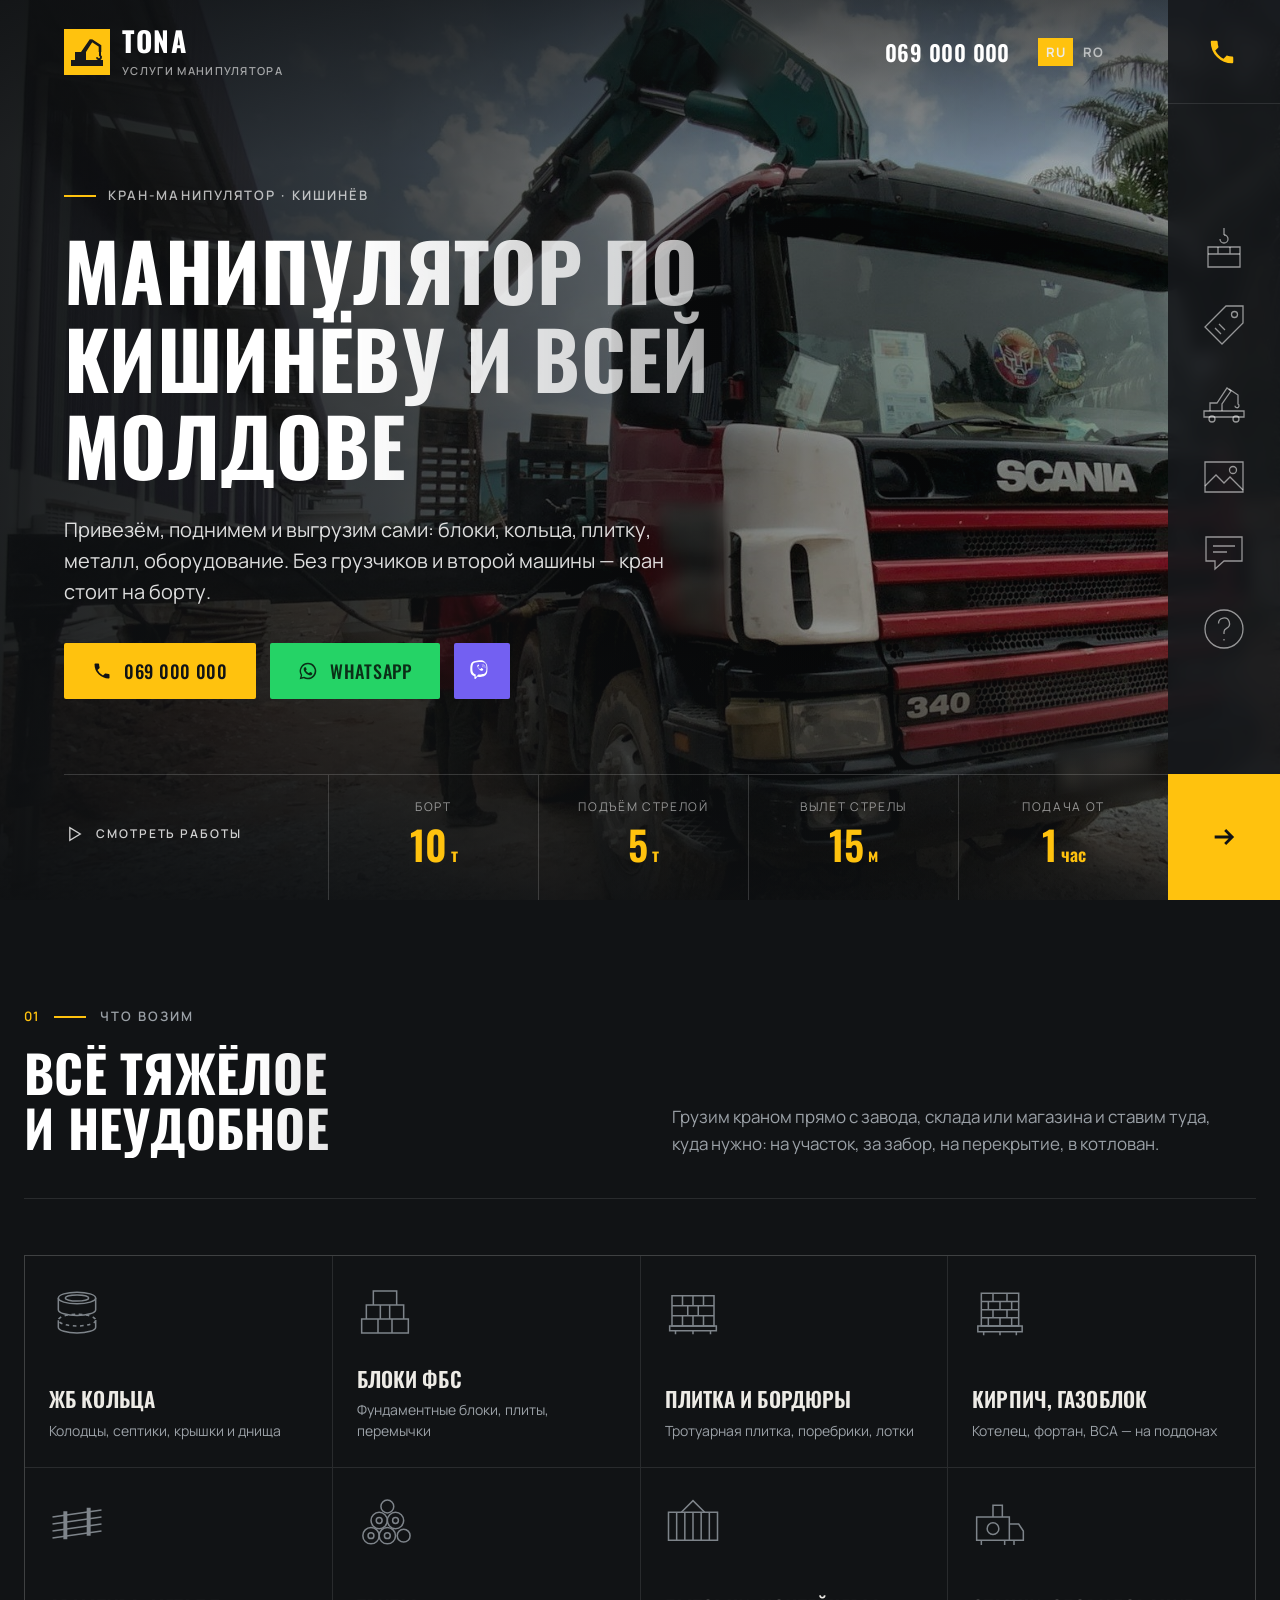
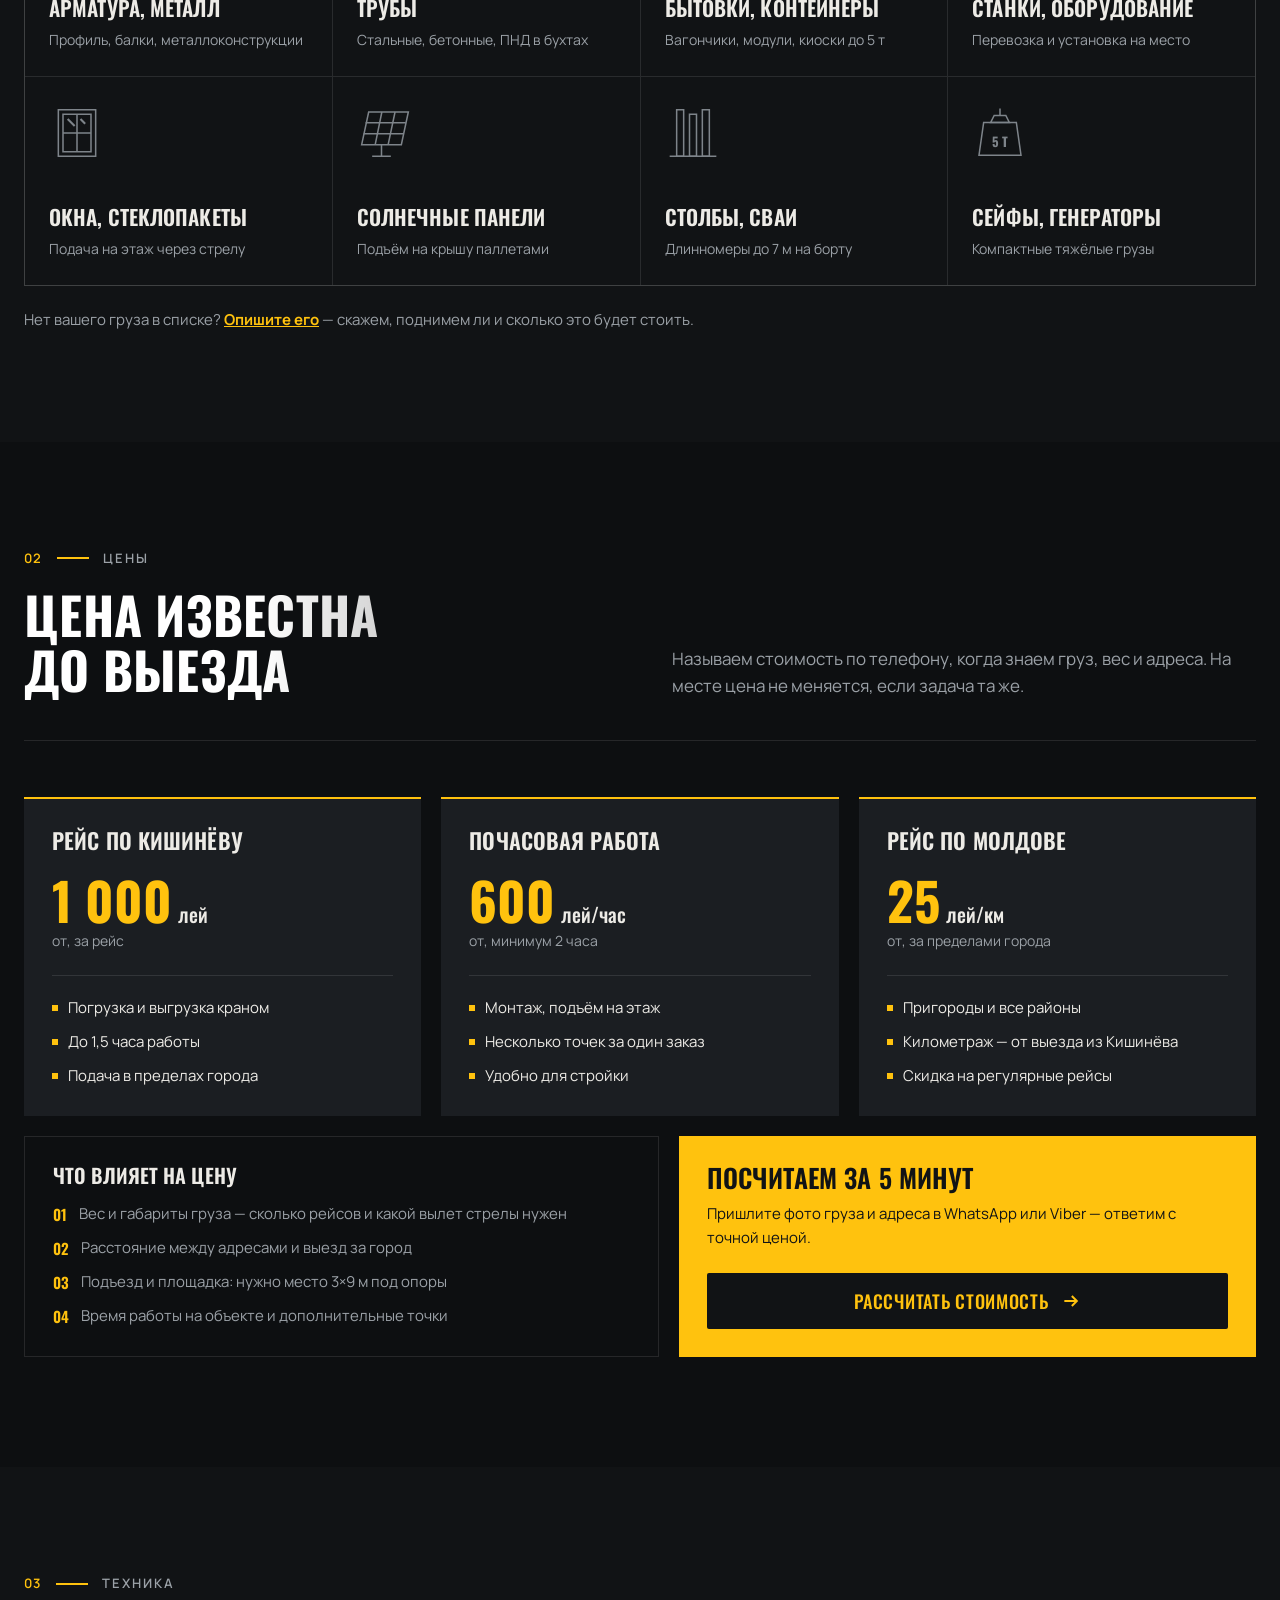
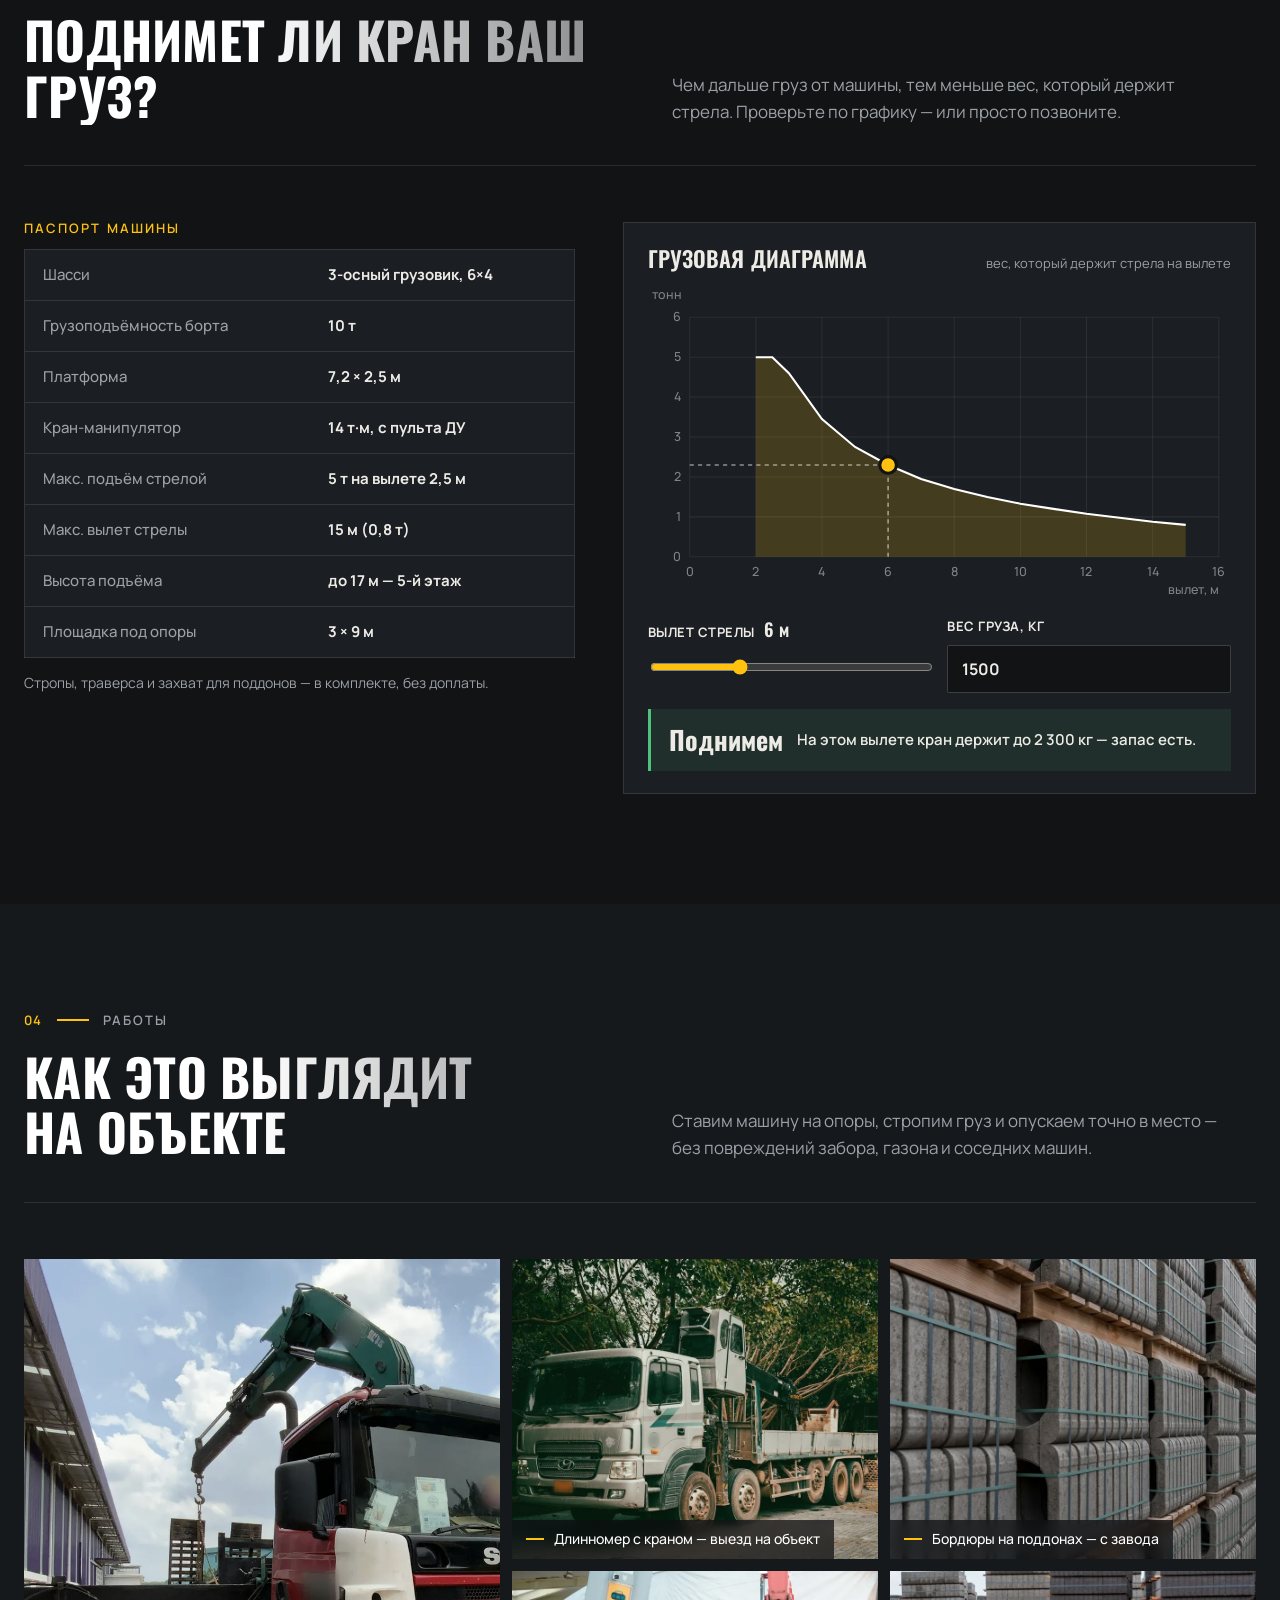
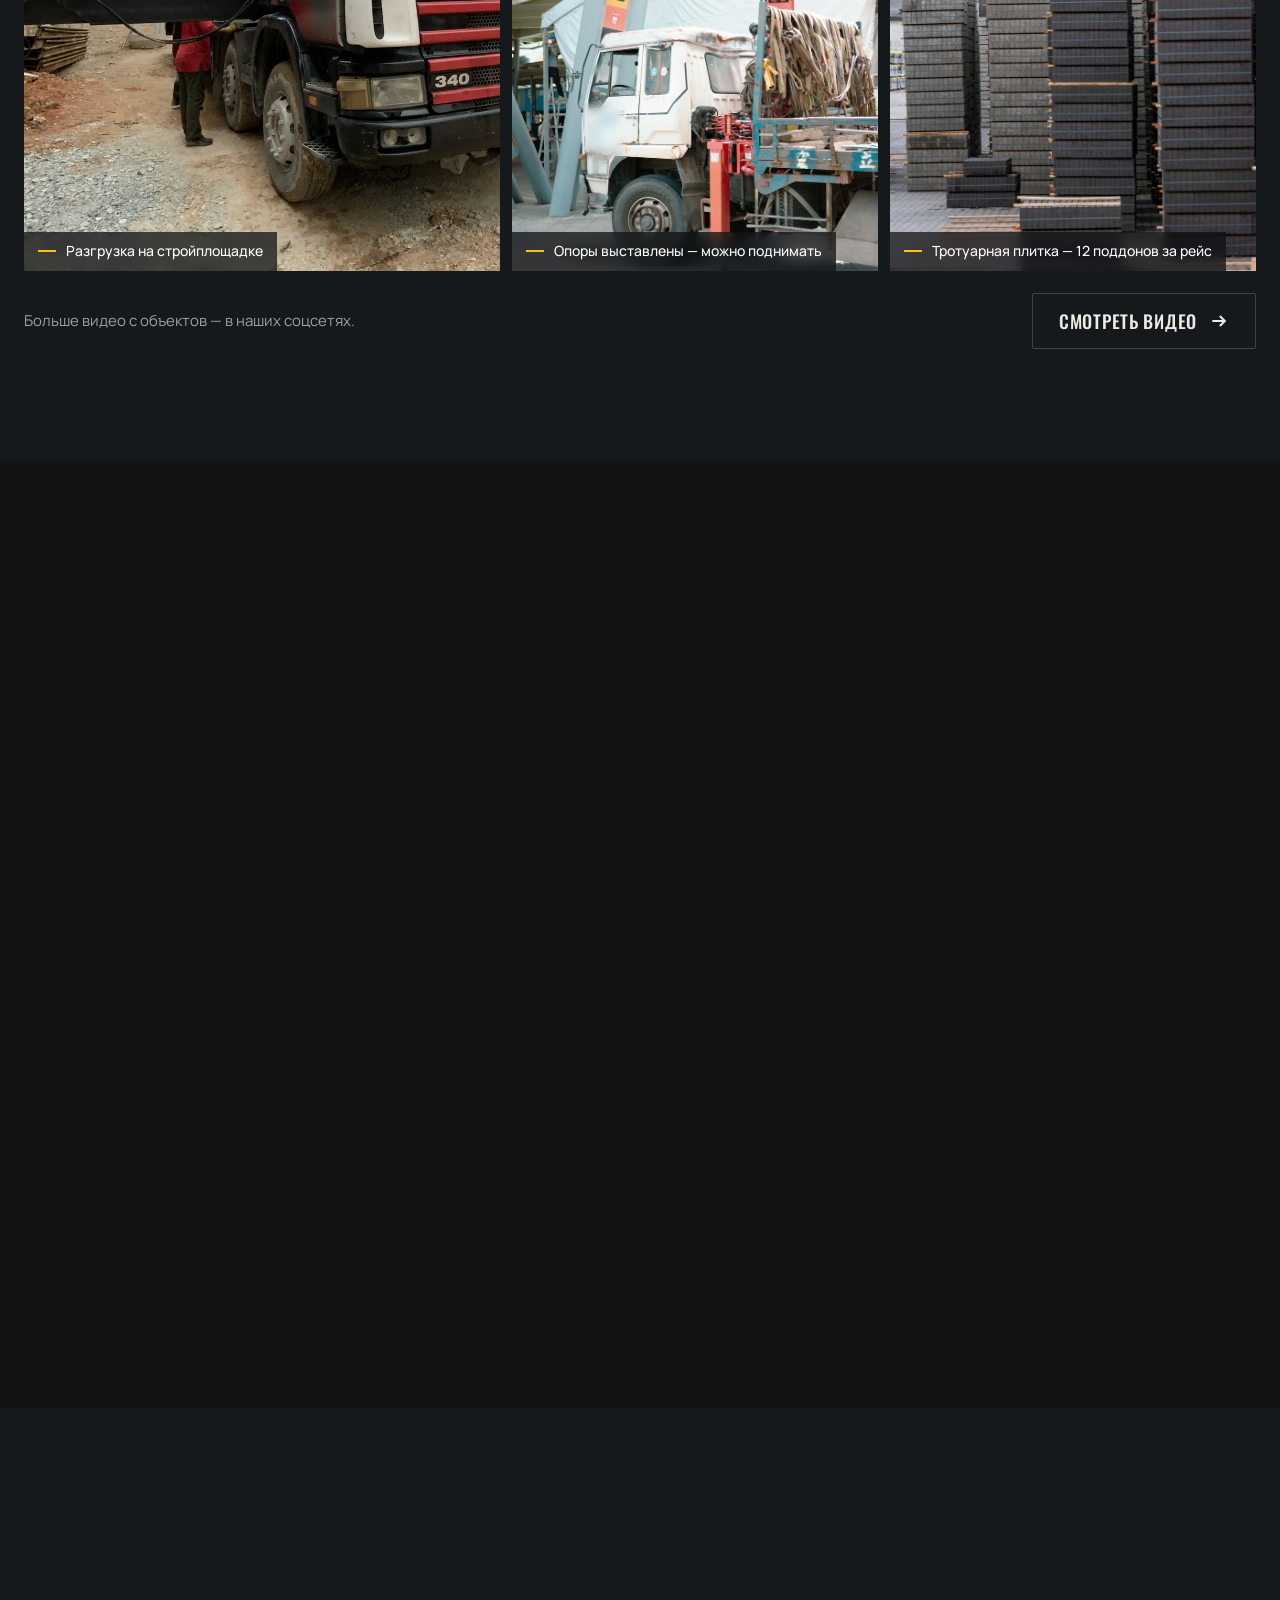
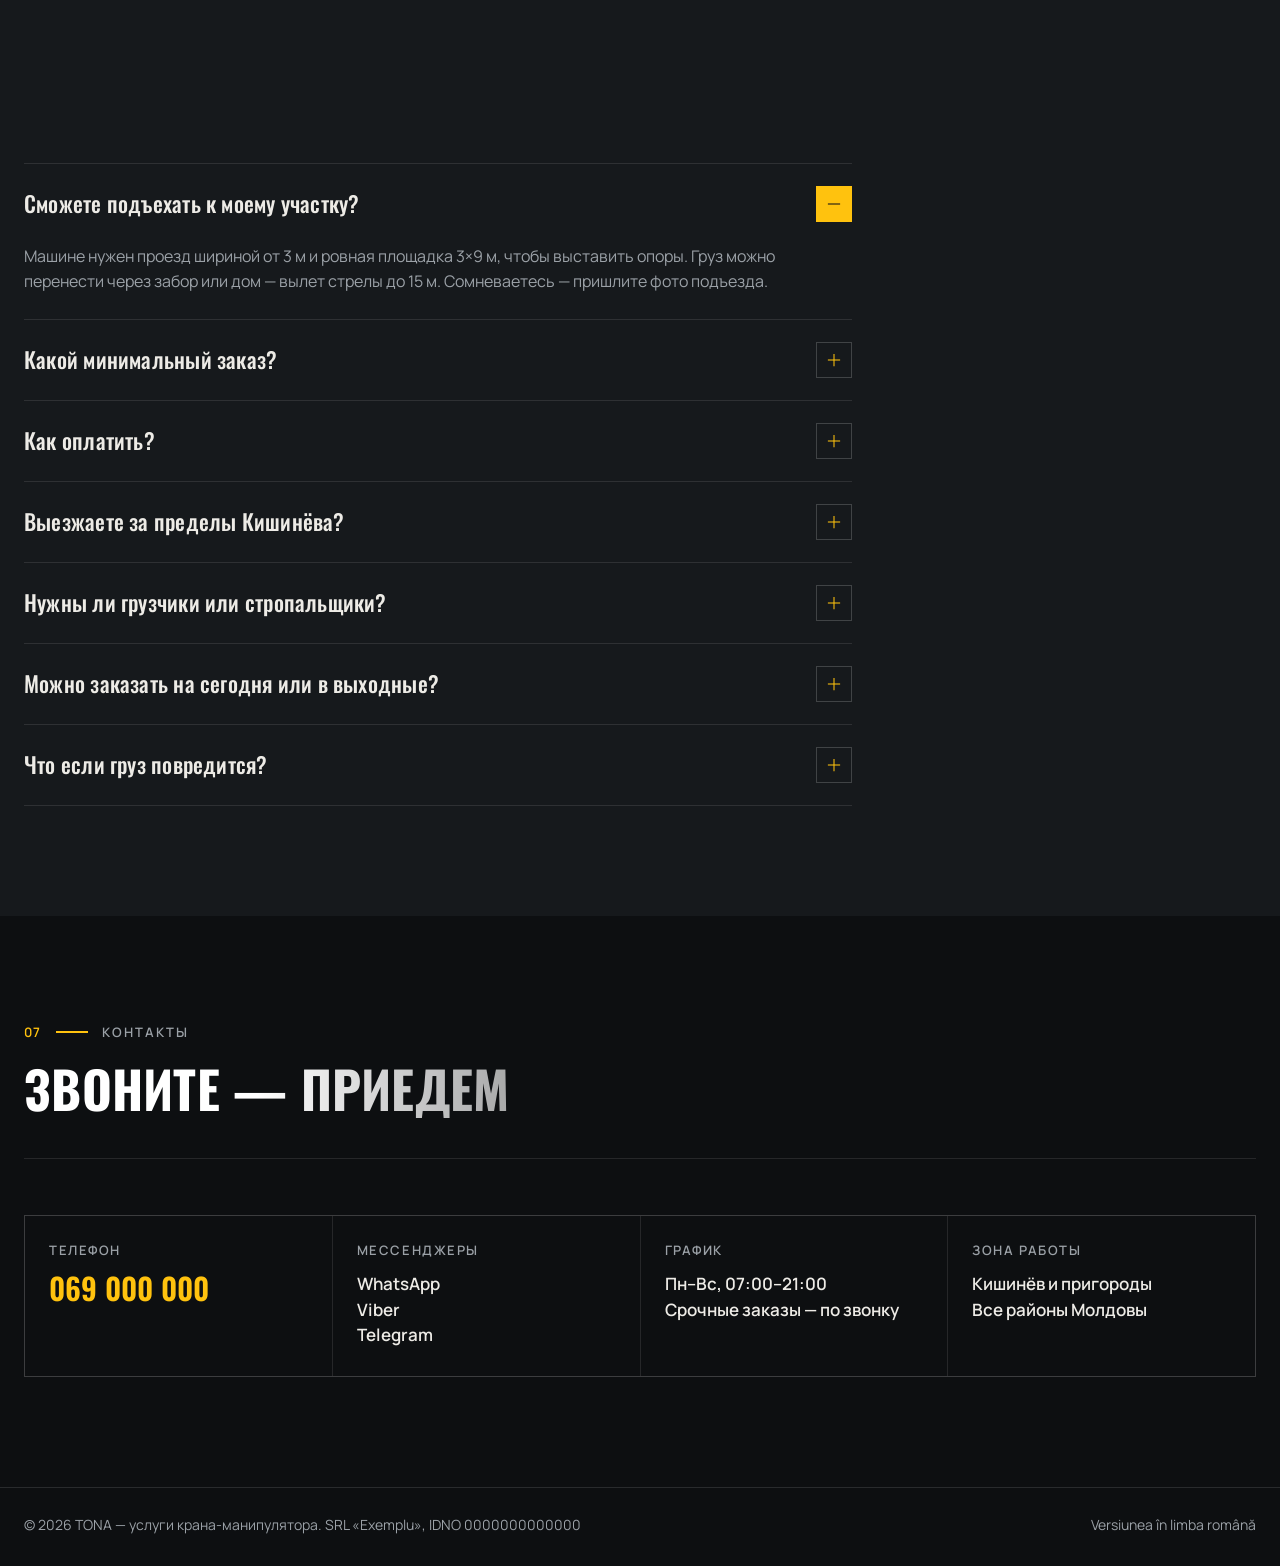
==== index.html @ 89a7872b "Add files via upload" ====
<!doctype html>
<html lang="ru">
<head>
<meta charset="utf-8">
<meta name="viewport" content="width=device-width,initial-scale=1">
<title>Манипулятор в Кишинёве и по Молдове — TONA | 069 000 000</title>
<meta name="description" content="Кран-манипулятор: борт 10 т, стрела 5 т, вылет 15 м. Доставка ЖБ колец, блоков ФБС, плитки, металла и оборудования по Кишинёву и всей Молдове. Цены от 1 000 лей, подача от 1 часа.">
<link rel="canonical" href="https://webonix-md.github.io/manipulator-dark/">
<link rel="alternate" hreflang="ru" href="https://webonix-md.github.io/manipulator-dark/">
<link rel="alternate" hreflang="ro" href="https://webonix-md.github.io/manipulator-dark/ro.html">
<link rel="alternate" hreflang="x-default" href="https://webonix-md.github.io/manipulator-dark/">
<meta property="og:type" content="website">
<meta property="og:title" content="Манипулятор в Кишинёве и по Молдове — TONA">
<meta property="og:description" content="Борт 10 т · стрела 5 т · вылет 15 м. Цены от 1 000 лей. Звоните: 069 000 000">
<meta property="og:url" content="https://webonix-md.github.io/manipulator-dark/">
<meta property="og:image" content="https://webonix-md.github.io/manipulator-dark/img/og/og-square-ru.jpg">
<meta property="og:image:width" content="1200">
<meta property="og:image:height" content="1200">
<meta property="og:locale" content="ru_RU">
<meta name="theme-color" content="#1D2023">
<link rel="icon" href="favicon.svg" type="image/svg+xml">
<link rel="preload" href="fonts/oswald-cyrillic.woff2" as="font" type="font/woff2" crossorigin>
<link rel="preload" href="img/hero.jpg" as="image" media="(min-width:961px)">
<link rel="preload" href="img/hero-m.webp" as="image" media="(max-width:960px)">
<link rel="stylesheet" href="style.css">
<script type="application/ld+json">
{"@context":"https://schema.org","@type":"LocalBusiness","name":"TONA — услуги манипулятора","telephone":"+37369000000","areaServed":"Moldova","address":{"@type":"PostalAddress","addressLocality":"Chișinău","addressCountry":"MD"},"openingHours":"Mo-Su 07:00-21:00","priceRange":"от 1000 MDL"}
</script>
</head>
<body>

<!-- ===== Иконки ===== -->
<svg width="0" height="0" style="position:absolute" aria-hidden="true">
  <symbol id="i-phone" viewBox="0 0 24 24"><path fill="currentColor" d="M6.6 10.8a15.1 15.1 0 0 0 6.6 6.6l2.2-2.2c.3-.3.7-.4 1-.2 1.1.4 2.3.6 3.6.6.6 0 1 .4 1 1V20c0 .6-.4 1-1 1A17 17 0 0 1 3 4c0-.6.4-1 1-1h3.5c.6 0 1 .4 1 1 0 1.3.2 2.5.6 3.6.1.3 0 .7-.2 1l-2.3 2.2z"/></symbol>
  <symbol id="i-wa" viewBox="0 0 24 24"><path fill="currentColor" d="M12 2a10 10 0 0 0-8.6 15.1L2 22l5-1.3A10 10 0 1 0 12 2zm0 18.2c-1.6 0-3.1-.4-4.4-1.2l-.3-.2-3 .8.8-2.9-.2-.3A8.2 8.2 0 1 1 12 20.2zm4.5-6.1c-.2-.1-1.5-.7-1.7-.8-.2-.1-.4-.1-.6.1l-.8 1c-.1.2-.3.2-.5.1-.2-.1-1-.4-2-1.2-.7-.7-1.2-1.5-1.4-1.7-.1-.2 0-.4.1-.5l.4-.4.3-.4v-.5l-.8-1.9c-.2-.5-.4-.4-.6-.4h-.5c-.2 0-.5.1-.7.3-.2.3-.9.9-.9 2.2s.9 2.5 1 2.7c.1.2 1.8 2.8 4.4 3.9 1.6.7 2.3.8 3.1.6.5-.1 1.5-.6 1.7-1.2.2-.6.2-1.1.2-1.2-.1-.1-.3-.2-.5-.3z"/></symbol>
  <symbol id="i-vb" viewBox="0 0 24 24"><path fill="currentColor" d="M11.4 2C9.2 2 4.6 2.4 2.9 4 1.7 5.2 1.3 7 1.2 9.2c-.1 2.2-.2 6.4 3.8 7.6v1.7s0 .7.4.8c.6.2.9-.3 1.4-.9l.9-1c2.7.2 4.8-.3 5.1-.4.5-.2 3.6-.6 4.1-4.6.5-4.2-.2-6.8-1.6-8C14 2.2 12.2 2 11.4 2zm.2 1.6c.7 0 2.2.2 3.2 1 1.1.9 1.6 3.1 1.2 6.6-.4 3.2-2.7 3.4-3.1 3.6-.2.1-2 .5-4.3.4l-2.4 2.5v-2.5c-3.3-.9-3.1-4.4-3.1-6.2.1-1.9.4-3.4 1.4-4.3 1.4-1.2 5.3-1.1 7.1-1.1zm.1 1.9c-.2 0-.2.3 0 .3 1.7 0 3.2 1.1 3.2 3.3 0 .2.3.2.3 0 0-2.4-1.6-3.6-3.5-3.6zm-2.8.6c-.2 0-.4.1-.6.2-.4.3-.8.8-.7 1.2.1.4 1.3 3.2 4 4.3.4.2.8 0 1.1-.4l.4-.5c.2-.3.1-.6-.1-.8l-1-.7c-.3-.2-.6 0-.7.1l-.4.5c-.2.2-.5.2-.5.2-1.6-.4-2-2-2-2s0-.3.2-.5l.5-.4c.2-.1.3-.4.1-.7l-.7-1c-.1-.2-.3-.3-.5-.3zm3.1.3c-.2 0-.2.3 0 .3 1.1.1 1.9.8 1.9 2.1 0 .2.3.2.3 0 0-1.4-.9-2.3-2.2-2.4zm.1 1.1c-.2 0-.2.3 0 .3.5 0 .8.4.8.9 0 .2.3.2.3 0 0-.7-.4-1.2-1.1-1.2z"/></symbol>
  <symbol id="i-arrow" viewBox="0 0 24 24"><path fill="none" stroke="currentColor" stroke-width="2.4" d="M4 12h15M13 6l6 6-6 6"/></symbol>
  <symbol id="i-play" viewBox="0 0 24 24"><path fill="none" stroke="currentColor" stroke-width="1.6" d="M7 4.5v15L19.5 12z"/></symbol>
  <symbol id="i-check" viewBox="0 0 24 24"><path fill="none" stroke="currentColor" stroke-width="3" d="M4 12.5l5 5L20 6.5"/></symbol>

  <!-- Пункты меню в боковой колонке: контурные иконки 48×48 -->
  <symbol id="m-cargo" viewBox="0 0 48 48"><g fill="none" stroke="currentColor"><path d="M24 3v7"/><path d="M24 10a4 4 0 1 1-4 4"/><path d="M8 22h32v20H8z"/><path d="M8 29h32M18 22v7M30 22v7"/></g></symbol>
  <symbol id="m-price" viewBox="0 0 48 48"><g fill="none" stroke="currentColor"><path d="M26 5h17v17L22 43 5 26z"/><circle cx="34.5" cy="13.5" r="3"/><path d="M15 27l6 6M19 23l6 6"/></g></symbol>
  <symbol id="m-tech" viewBox="0 0 48 48"><g fill="none" stroke="currentColor"><path d="M4 34h40v6H4z"/><circle cx="12" cy="42" r="3"/><circle cx="36" cy="42" r="3"/><path d="M10 34V26h7l10-15 4 3-9 13v7"/><path d="M29 12l9 6v6"/><path d="M38 24v3a2 2 0 1 1-3 1.7"/></g></symbol>
  <symbol id="m-works" viewBox="0 0 48 48"><g fill="none" stroke="currentColor"><path d="M5 9h38v30H5z"/><path d="M5 33l11-11 8 8 6-6 13 13"/><circle cx="33" cy="17" r="3.5"/></g></symbol>
  <symbol id="m-order" viewBox="0 0 48 48"><g fill="none" stroke="currentColor"><path d="M6 8h36v24H24l-9 8v-8H6z"/><path d="M13 17h22M13 23h14"/></g></symbol>
  <symbol id="m-faq" viewBox="0 0 48 48"><g fill="none" stroke="currentColor"><circle cx="24" cy="24" r="19"/><path d="M18.5 18.5a5.5 5.5 0 1 1 8 4.9c-1.6.8-2.5 2-2.5 3.6V29"/><path d="M24 34v1.5"/></g></symbol>
  <!-- Грузы: контурные иконки 48×48 -->
  <symbol id="c-rings" viewBox="0 0 48 48"><g fill="none" stroke="currentColor"><ellipse cx="24" cy="12" rx="16" ry="5"/><ellipse cx="24" cy="12" rx="10" ry="2.6"/><path d="M8 12v10c0 2.8 7.2 5 16 5s16-2.2 16-5V12"/><ellipse cx="24" cy="31" rx="16" ry="5" stroke-dasharray="3 3"/><path d="M8 31v6c0 2.8 7.2 5 16 5s16-2.2 16-5v-6"/></g></symbol>
  <symbol id="c-blocks" viewBox="0 0 48 48"><g fill="none" stroke="currentColor"><path d="M4 30h40v12H4zM8 18h32v12H8zM14 6h20v12H14z"/><path d="M18 30v12M30 30v12M20 18v12M28 18v12"/></g></symbol>
  <symbol id="c-paving" viewBox="0 0 48 48"><g fill="none" stroke="currentColor"><path d="M6 10h36v26H6z"/><path d="M6 18.7h36M6 27.3h36M15 10v8.7M24 10v8.7M33 10v8.7M19.5 18.7v8.6M28.5 18.7v8.6M15 27.3V36M24 27.3V36M33 27.3V36"/><path d="M4 36h40v4H4zM9 40v3M24 40v3M39 40v3"/></g></symbol>
  <symbol id="c-bricks" viewBox="0 0 48 48"><g fill="none" stroke="currentColor"><path d="M8 8h32v28H8z"/><path d="M8 15h32M8 22h32M8 29h32M18 8v7M30 8v7M14 15v7M24 15v7M34 15v7M18 22v7M30 22v7M14 29v7M24 29v7M34 29v7"/><path d="M5 36h38v5H5zM10 41v3M24 41v3M38 41v3"/></g></symbol>
  <symbol id="c-rebar" viewBox="0 0 48 48"><g fill="none" stroke="currentColor"><path d="M3 18l42-6M3 24l42-6M3 30l42-6M3 36l42-6"/><path d="M14 13v24M34 10v24" stroke-width="3.4"/></g></symbol>
  <symbol id="c-pipes" viewBox="0 0 48 48"><g fill="none" stroke="currentColor"><circle cx="12" cy="34" r="7"/><circle cx="26" cy="34" r="7"/><circle cx="40" cy="34" r="5.5"/><circle cx="19" cy="21" r="7"/><circle cx="33" cy="21" r="7"/><circle cx="26" cy="9" r="5.5"/><circle cx="12" cy="34" r="2.5"/><circle cx="26" cy="34" r="2.5"/><circle cx="19" cy="21" r="2.5"/><circle cx="33" cy="21" r="2.5"/></g></symbol>
  <symbol id="c-container" viewBox="0 0 48 48"><g fill="none" stroke="currentColor"><path d="M3 14h42v24H3z"/><path d="M10 14v24M17 14v24M24 14v24M31 14v24M38 14v24"/><path d="M14 14 24 4l10 10"/></g></symbol>
  <symbol id="c-machine" viewBox="0 0 48 48"><g fill="none" stroke="currentColor"><path d="M4 18h28v20H4zM32 24h8l4 6v8H32z"/><circle cx="18" cy="28" r="5"/><path d="M8 38v4M28 38v4M36 38v4M18 18V8h8v10"/></g></symbol>
  <symbol id="c-window" viewBox="0 0 48 48"><g fill="none" stroke="currentColor"><path d="M8 4h32v40H8z"/><path d="M12 8h24v32H12zM24 8v32M12 24h24"/><path d="M16 12l6 6M27 12l4 4" stroke-width="1.8"/></g></symbol>
  <symbol id="c-solar" viewBox="0 0 48 48"><g fill="none" stroke="currentColor"><path d="M10 6h34L38 34H4z"/><path d="M7.4 15.3h34.4M5.7 24.7h34.6M21.3 6 15.6 34M32.6 6l-5.9 28"/><path d="M21 34v10M13 44h16"/></g></symbol>
  <symbol id="c-poles" viewBox="0 0 48 48"><g fill="none" stroke="currentColor"><path d="M10 4h6v40h-6zM21 8h6v36h-6zM32 4h6v40h-6z"/><path d="M4 44h40"/></g></symbol>
  <symbol id="c-heavy" viewBox="0 0 48 48"><g fill="none" stroke="currentColor"><path d="M24 3v6"/><path d="M19 9h10l3 6H16z"/><path d="M10 15h28l4 28H6z"/><text x="24" y="36" text-anchor="middle" font-family="Oswald,Arial" font-weight="700" font-size="11" fill="currentColor" stroke="none">5 T</text></g></symbol>
</svg>

<!-- ===== Первый экран: фото на весь экран + боковая колонка-меню ===== -->
<main id="top">

<section class="hero">
  <div class="hero__bg">
    <picture>
      <source media="(max-width:960px)" srcset="img/hero-m.webp">
      <img src="img/hero.jpg" width="1568" height="1212" alt="Грузовик с краном-манипулятором на строительной площадке" fetchpriority="high">
    </picture>
  </div>

  <div class="hero__main">
    <header class="head" id="head">
      <a class="logo" href="#top" aria-label="TONA — на главную">
        <svg class="logo__mark" viewBox="0 0 46 46" aria-hidden="true"><rect width="46" height="46" fill="#FFC20E"/><path d="M7 37h32v-6H7z" fill="#17191B"/><path d="M11 31V23h6l9-13 3 2-7 11v8z" fill="#17191B"/><path d="M27 11l9 6v6" fill="none" stroke="#17191B" stroke-width="2.6"/><path d="M36 23v3.5a2 2 0 1 1-3 1.7" fill="none" stroke="#17191B" stroke-width="2"/></svg>
        <span><span class="logo__name">TONA</span><span class="logo__sub">услуги манипулятора</span></span>
      </a>
      <nav class="nav" id="nav" aria-label="Разделы">
          <a href="#cargo">Что возим</a>
          <a href="#prices">Цены</a>
          <a href="#tech">Техника</a>
          <a href="#works">Работы</a>
          <a href="#order">Заказ</a>
          <a href="#faq">Вопросы</a>
      </nav>
      <a class="head__phone" href="tel:+37369000000">069 000 000</a>
      <nav class="lang" aria-label="Язык">
        <a href="index.html" aria-current="page" hreflang="ru">RU</a>
        <a href="ro.html" hreflang="ro" lang="ro">RO</a>
      </nav>
      <button class="burger" id="burger" aria-label="Меню" aria-expanded="false" aria-controls="nav"><span></span><span></span><span></span></button>
    </header>

    <div class="hero__text">
      <span class="eyebrow">Кран-манипулятор · Кишинёв</span>
      <h1>Манипулятор по Кишинёву и&nbsp;всей Молдове</h1>
      <p class="hero__lead">Привезём, поднимем и выгрузим сами: блоки, кольца, плитку, металл, оборудование. Без грузчиков и второй машины — кран стоит на борту.</p>
      <div class="hero__cta">
        <a class="btn btn--y" href="tel:+37369000000"><svg><use href="#i-phone"/></svg>069 000 000</a>
        <a class="btn btn--wa" href="https://wa.me/37369000000?text=%D0%97%D0%B4%D1%80%D0%B0%D0%B2%D1%81%D1%82%D0%B2%D1%83%D0%B9%D1%82%D0%B5!%20%D0%9D%D1%83%D0%B6%D0%B5%D0%BD%20%D0%BC%D0%B0%D0%BD%D0%B8%D0%BF%D1%83%D0%BB%D1%8F%D1%82%D0%BE%D1%80" target="_blank" rel="noopener"><svg><use href="#i-wa"/></svg>WhatsApp</a>
        <a class="btn btn--vb btn--sq" href="viber://chat?number=%2B37369000000" aria-label="Написать в Viber"><svg><use href="#i-vb"/></svg></a>
      </div>
    </div>

    <div class="hero__foot">
      <dl class="hero__specs">
        <div><dt>борт</dt><dd>10<small>т</small></dd></div>
        <div><dt>подъём стрелой</dt><dd>5<small>т</small></dd></div>
        <div><dt>вылет стрелы</dt><dd>15<small>м</small></dd></div>
        <div><dt>подача от</dt><dd>1<small>час</small></dd></div>
      </dl>
      <a class="hero__more" href="#works"><svg><use href="#i-play"/></svg>Смотреть работы</a>
    </div>
  </div>

  <aside class="side" aria-label="Меню">
    <a class="side__top" href="tel:+37369000000"><svg><use href="#i-phone"/></svg><span>069 000 000<small>ежедневно 07:00–21:00</small></span></a>
    <ul class="side__list">
      <li><a href="#cargo"><svg><use href="#m-cargo"/></svg><span>Что возим</span></a></li>
      <li><a href="#prices"><svg><use href="#m-price"/></svg><span>Цены</span></a></li>
      <li><a href="#tech"><svg><use href="#m-tech"/></svg><span>Техника</span></a></li>
      <li><a href="#works"><svg><use href="#m-works"/></svg><span>Работы</span></a></li>
      <li><a href="#order"><svg><use href="#m-order"/></svg><span>Заказ</span></a></li>
      <li><a href="#faq"><svg><use href="#m-faq"/></svg><span>Вопросы</span></a></li>
    </ul>
    <a class="side__cta" href="#prices"><span>Узнать цену</span><svg><use href="#i-arrow"/></svg></a>
  </aside>
</section>

<!-- ===== 01 Что возим ===== -->
<section class="sec" id="cargo">
  <div class="wrap">
    <div class="sec__head rv">
      <div>
        <div class="sec__num"><b>01</b>Что возим</div>
        <h2>Всё тяжёлое и&nbsp;неудобное</h2>
      </div>
      <p class="sec__lead">Грузим краном прямо с завода, склада или магазина и ставим туда, куда нужно: на участок, за забор, на перекрытие, в котлован.</p>
    </div>
    <ul class="cargo cargo-ul rv">
      <li><svg><use href="#c-rings"/></svg><h3>ЖБ кольца</h3><p>Колодцы, септики, крышки и днища</p></li>
      <li><svg><use href="#c-blocks"/></svg><h3>Блоки ФБС</h3><p>Фундаментные блоки, плиты, перемычки</p></li>
      <li><svg><use href="#c-paving"/></svg><h3>Плитка и бордюры</h3><p>Тротуарная плитка, поребрики, лотки</p></li>
      <li><svg><use href="#c-bricks"/></svg><h3>Кирпич, газоблок</h3><p>Котелец, фортан, BCA — на поддонах</p></li>
      <li><svg><use href="#c-rebar"/></svg><h3>Арматура, металл</h3><p>Профиль, балки, металлоконструкции</p></li>
      <li><svg><use href="#c-pipes"/></svg><h3>Трубы</h3><p>Стальные, бетонные, ПНД в бухтах</p></li>
      <li><svg><use href="#c-container"/></svg><h3>Бытовки, контейнеры</h3><p>Вагончики, модули, киоски до 5 т</p></li>
      <li><svg><use href="#c-machine"/></svg><h3>Станки, оборудование</h3><p>Перевозка и установка на место</p></li>
      <li><svg><use href="#c-window"/></svg><h3>Окна, стеклопакеты</h3><p>Подача на этаж через стрелу</p></li>
      <li><svg><use href="#c-solar"/></svg><h3>Солнечные панели</h3><p>Подъём на крышу паллетами</p></li>
      <li><svg><use href="#c-poles"/></svg><h3>Столбы, сваи</h3><p>Длинномеры до 7 м на борту</p></li>
      <li><svg><use href="#c-heavy"/></svg><h3>Сейфы, генераторы</h3><p>Компактные тяжёлые грузы</p></li>
    </ul>
    <p class="cargo__more rv">Нет вашего груза в списке? <a href="#order">Опишите его</a> — скажем, поднимем ли и сколько это будет стоить.</p>
  </div>
</section>

<!-- ===== 02 Цены ===== -->
<section class="sec sec--dark" id="prices">
  <div class="wrap">
    <div class="sec__head rv">
      <div>
        <div class="sec__num"><b>02</b>Цены</div>
        <h2>Цена известна до&nbsp;выезда</h2>
      </div>
      <p class="sec__lead">Называем стоимость по телефону, когда знаем груз, вес и адреса. На месте цена не меняется, если задача та же.</p>
    </div>
    <div class="prices">
      <article class="price rv">
        <h3>Рейс по Кишинёву</h3>
        <div class="price__sum">1 000<small>лей</small></div>
        <div class="price__from">от, за рейс</div>
        <ul>
          <li>Погрузка и выгрузка краном</li>
          <li>До 1,5 часа работы</li>
          <li>Подача в пределах города</li>
        </ul>
      </article>
      <article class="price rv">
        <h3>Почасовая работа</h3>
        <div class="price__sum">600<small>лей/час</small></div>
        <div class="price__from">от, минимум 2 часа</div>
        <ul>
          <li>Монтаж, подъём на этаж</li>
          <li>Несколько точек за один заказ</li>
          <li>Удобно для стройки</li>
        </ul>
      </article>
      <article class="price rv">
        <h3>Рейс по Молдове</h3>
        <div class="price__sum">25<small>лей/км</small></div>
        <div class="price__from">от, за пределами города</div>
        <ul>
          <li>Пригороды и все районы</li>
          <li>Километраж — от выезда из Кишинёва</li>
          <li>Скидка на регулярные рейсы</li>
        </ul>
      </article>
    </div>
    <div class="factors">
      <div class="factors__box rv">
        <h3>Что влияет на цену</h3>
        <ol>
          <li>Вес и габариты груза — сколько рейсов и какой вылет стрелы нужен</li>
          <li>Расстояние между адресами и выезд за город</li>
          <li>Подъезд и площадка: нужно место 3×9 м под опоры</li>
          <li>Время работы на объекте и дополнительные точки</li>
        </ol>
      </div>
      <div class="factors__cta rv">
        <div>
          <h3>Посчитаем за 5 минут</h3>
          <p>Пришлите фото груза и адреса в WhatsApp или Viber — ответим с точной ценой.</p>
        </div>
        <a class="btn btn--y" href="#order">Рассчитать стоимость<svg><use href="#i-arrow"/></svg></a>
      </div>
    </div>
  </div>
</section>

<!-- ===== 03 Техника ===== -->
<section class="sec" id="tech">
  <div class="wrap">
    <div class="sec__head rv">
      <div>
        <div class="sec__num"><b>03</b>Техника</div>
        <h2>Поднимет ли кран ваш груз?</h2>
      </div>
      <p class="sec__lead">Чем дальше груз от машины, тем меньше вес, который держит стрела. Проверьте по графику — или просто позвоните.</p>
    </div>
    <div class="tech">
      <div class="rv">
        <table class="specs">
          <caption>Паспорт машины</caption>
          <tbody>
            <tr><th scope="row">Шасси</th><td>3-осный грузовик, 6×4</td></tr>
            <tr><th scope="row">Грузоподъёмность борта</th><td>10 т</td></tr>
            <tr><th scope="row">Платформа</th><td>7,2 × 2,5 м</td></tr>
            <tr><th scope="row">Кран-манипулятор</th><td>14 т·м, с пульта ДУ</td></tr>
            <tr><th scope="row">Макс. подъём стрелой</th><td>5 т на вылете 2,5 м</td></tr>
            <tr><th scope="row">Макс. вылет стрелы</th><td>15 м (0,8 т)</td></tr>
            <tr><th scope="row">Высота подъёма</th><td>до 17 м — 5-й этаж</td></tr>
            <tr><th scope="row">Площадка под опоры</th><td>3 × 9 м</td></tr>
          </tbody>
        </table>
        <p class="tech__note">Стропы, траверса и захват для поддонов — в комплекте, без доплаты.</p>
      </div>
      <div class="chart rv" id="chart">
        <div class="chart__top">
          <h3>Грузовая диаграмма</h3>
          <span class="chart__hint">вес, который держит стрела на вылете</span>
        </div>
        <svg id="chartSvg" viewBox="0 0 560 300" role="img" aria-label="График: грузоподъёмность стрелы в зависимости от вылета"></svg>
        <div class="calc">
          <div>
            <label for="reach">Вылет стрелы <output id="reachOut">6 м</output></label>
            <input type="range" id="reach" min="2" max="15" step="0.5" value="6">
          </div>
          <div>
            <label for="weight">Вес груза, кг</label>
            <input type="number" id="weight" inputmode="numeric" min="0" step="50" value="1500">
          </div>
          <div class="verdict" id="verdict" aria-live="polite"></div>
        </div>
      </div>
    </div>
  </div>
</section>

<!-- ===== 04 Работы ===== -->
<section class="sec sec--alt" id="works">
  <div class="wrap">
    <div class="sec__head rv">
      <div>
        <div class="sec__num"><b>04</b>Работы</div>
        <h2>Как это выглядит на&nbsp;объекте</h2>
      </div>
      <p class="sec__lead">Ставим машину на опоры, стропим груз и опускаем точно в место — без повреждений забора, газона и соседних машин.</p>
    </div>
    <div class="works rv">
      <figure><img src="img/work-1.webp" width="900" height="1080" alt="Стрела манипулятора над бортом на стройплощадке" loading="lazy"><figcaption>Разгрузка на стройплощадке</figcaption></figure>
      <figure><img src="img/work-2.webp" width="1000" height="666" alt="Длинномерный грузовик с краном-манипулятором" loading="lazy"><figcaption>Длинномер с краном — выезд на объект</figcaption></figure>
      <figure><img src="img/work-4.webp" width="800" height="1200" alt="Бордюры на поддонах" loading="lazy"><figcaption>Бордюры на поддонах — с завода</figcaption></figure>
      <figure><img src="img/work-3.webp" width="800" height="933" alt="Опоры манипулятора выставлены перед подъёмом" loading="lazy"><figcaption>Опоры выставлены — можно поднимать</figcaption></figure>
      <figure><img src="img/work-5.webp" width="800" height="1200" alt="Поддоны с тротуарной плиткой" loading="lazy"><figcaption>Тротуарная плитка — 12 поддонов за рейс</figcaption></figure>
    </div>
    <div class="works__foot rv">
      <span>Больше видео с объектов — в наших соцсетях.</span>
      <a class="btn btn--line" href="#" target="_blank" rel="noopener">Смотреть видео<svg><use href="#i-arrow"/></svg></a>
    </div>
  </div>
</section>

<!-- ===== 05 Заказ ===== -->
<section class="sec" id="order">
  <div class="wrap">
    <div class="sec__head rv">
      <div>
        <div class="sec__num"><b>05</b>Заказ</div>
        <h2>Три шага до машины на&nbsp;объекте</h2>
      </div>
      <p class="sec__lead">Чем точнее опишете груз, тем точнее цена. Не знаете вес — пришлите фото, разберёмся.</p>
    </div>
    <div class="order">
      <div class="rv">
        <ol class="steps">
          <li><span class="steps__n">01</span><div><h3>Расскажите о грузе</h3><p>Что везём, сколько весит, откуда и куда. Можно голосом, можно фото в мессенджер.</p></div></li>
          <li><span class="steps__n">02</span><div><h3>Получите цену и время</h3><p>Называем стоимость и час подачи. Если нужно, приедем посмотреть подъезд заранее.</p></div></li>
          <li><span class="steps__n">03</span><div><h3>Машина приезжает</h3><p>Грузим, везём, выгружаем. Оплата после работы — наличными или переводом на карту.</p></div></li>
        </ol>
      </div>
      <div class="reach rv">
        <h3>Напишите или позвоните</h3>
        <p class="reach__sub">Чтобы сразу назвать цену, пришлите в мессенджер:</p>
        <ul class="reach__list">
          <li><b>Что везём</b> и примерный вес — или просто фото груза</li>
          <li><b>Откуда и куда</b> — адреса или точки на карте</li>
          <li><b>Когда</b> нужна машина</li>
          <li><b>Подъезд</b> — фото места выгрузки, если там тесно</li>
        </ul>
        <div class="reach__btns">
          <a class="btn btn--y" href="tel:+37369000000"><svg><use href="#i-phone"/></svg>069 000 000</a>
          <a class="btn btn--wa" href="https://wa.me/37369000000?text=%D0%97%D0%B4%D1%80%D0%B0%D0%B2%D1%81%D1%82%D0%B2%D1%83%D0%B9%D1%82%D0%B5!%20%D0%9D%D1%83%D0%B6%D0%B5%D0%BD%20%D0%BC%D0%B0%D0%BD%D0%B8%D0%BF%D1%83%D0%BB%D1%8F%D1%82%D0%BE%D1%80" target="_blank" rel="noopener"><svg><use href="#i-wa"/></svg>WhatsApp</a>
          <a class="btn btn--vb" href="viber://chat?number=%2B37369000000"><svg><use href="#i-vb"/></svg>Viber</a>
        </div>
        <p class="reach__note">Отвечаем в течение 10 минут, 07:00–21:00, без выходных.</p>
      </div>
    </div>
  </div>
</section>

<!-- ===== 06 Вопросы ===== -->
<section class="sec sec--alt" id="faq">
  <div class="wrap">
    <div class="sec__head rv">
      <div>
        <div class="sec__num"><b>06</b>Вопросы</div>
        <h2>Что спрашивают чаще всего</h2>
      </div>
    </div>
    <div class="faq-wrap">
      <div class="faq rv">
        <details open><summary>Сможете подъехать к моему участку?</summary><p>Машине нужен проезд шириной от 3 м и ровная площадка 3×9 м, чтобы выставить опоры. Груз можно перенести через забор или дом — вылет стрелы до 15 м. Сомневаетесь — пришлите фото подъезда.</p></details>
        <details><summary>Какой минимальный заказ?</summary><p>Один рейс по городу — от 1 000 лей, туда входит до 1,5 часа работы. Почасовая работа — минимум 2 часа.</p></details>
        <details><summary>Как оплатить?</summary><p>После того как груз на месте: наличными водителю или переводом на карту. Предоплата не нужна.</p></details>
        <details><summary>Выезжаете за пределы Кишинёва?</summary><p>Да, по всей Молдове. За городом считаем по километражу от выезда из Кишинёва; в пригороды часто выходит по цене городского рейса.</p></details>
        <details><summary>Нужны ли грузчики или стропальщики?</summary><p>Обычно нет: водитель сам управляет краном с пульта и стропит груз. Для сложного монтажа можем взять второго человека — скажите заранее.</p></details>
        <details><summary>Можно заказать на сегодня или в выходные?</summary><p>Можно. Работаем 7 дней в неделю с 07:00 до 21:00. При свободной машине подаём от 1 часа.</p></details>
        <details><summary>Что если груз повредится?</summary><p>Стропим по схеме для каждого типа груза, хрупкое поднимаем на траверсе или в захвате для поддонов. Если повреждение по нашей вине — возмещаем.</p></details>
      </div>
      <aside class="faq-side rv">
        <h3>Не нашли ответ?</h3>
        <p>Позвоните или напишите — ответим в течение 10 минут в рабочее время.</p>
        <a class="btn btn--y" href="tel:+37369000000"><svg><use href="#i-phone"/></svg>069 000 000</a>
        <a class="btn btn--wa" href="https://wa.me/37369000000" target="_blank" rel="noopener"><svg><use href="#i-wa"/></svg>WhatsApp</a>
      </aside>
    </div>
  </div>
</section>

<!-- ===== Контакты ===== -->
<section class="sec sec--dark" id="contacts">
  <div class="wrap">
    <div class="sec__head rv">
      <div>
        <div class="sec__num"><b>07</b>Контакты</div>
        <h2>Звоните — приедем</h2>
      </div>
    </div>
    <div class="contacts rv">
      <div><h3>ТЕЛЕФОН</h3><a class="big" href="tel:+37369000000">069 000 000</a></div>
      <div><h3>МЕССЕНДЖЕРЫ</h3><a href="https://wa.me/37369000000" target="_blank" rel="noopener">WhatsApp</a><a href="viber://chat?number=%2B37369000000">Viber</a><a href="https://t.me/" target="_blank" rel="noopener">Telegram</a></div>
      <div><h3>ГРАФИК</h3><p>Пн–Вс, 07:00–21:00</p><p>Срочные заказы — по звонку</p></div>
      <div><h3>ЗОНА РАБОТЫ</h3><p>Кишинёв и пригороды</p><p>Все районы Молдовы</p></div>
    </div>
  </div>
</section>

</main>

<div class="hazard-bar"></div>
<footer class="foot">
  <div class="wrap">
    <span>© <span id="year">2026</span> TONA — услуги крана-манипулятора. SRL «Exemplu», IDNO 0000000000000</span>
    <a href="ro.html" hreflang="ro" lang="ro">Versiunea în limba română</a>
  </div>
</footer>

<nav class="mbar" aria-label="Быстрая связь">
  <a class="mbar__call" href="tel:+37369000000"><svg><use href="#i-phone"/></svg>Звонок</a>
  <a class="mbar__wa" href="https://wa.me/37369000000" target="_blank" rel="noopener"><svg><use href="#i-wa"/></svg>WhatsApp</a>
  <a class="mbar__vb" href="viber://chat?number=%2B37369000000"><svg><use href="#i-vb"/></svg>Viber</a>
</nav>

<script src="main.js"></script>
</body>
</html>
---- style.css ----
/* ===== Шрифты (локально, без сторонних запросов) ===== */
@font-face{font-family:'Oswald';font-style:normal;font-weight:500 700;font-display:swap;src:url(fonts/oswald-cyrillic.woff2) format('woff2');unicode-range:U+0301,U+0400-045F,U+0490-0491,U+04B0-04B1,U+2116}
@font-face{font-family:'Oswald';font-style:normal;font-weight:500 700;font-display:swap;src:url(fonts/oswald-latin-ext.woff2) format('woff2');unicode-range:U+0100-02BA,U+02BD-02C5,U+02C7-02CC,U+02CE-02D7,U+02DD-02FF,U+0304,U+0308,U+0329,U+1D00-1DBF,U+1E00-1E9F,U+1EF2-1EFF,U+2020,U+20A0-20AB,U+20AD-20C0,U+2113,U+2C60-2C7F,U+A720-A7FF}
@font-face{font-family:'Oswald';font-style:normal;font-weight:500 700;font-display:swap;src:url(fonts/oswald-latin.woff2) format('woff2');unicode-range:U+0000-00FF,U+0131,U+0152-0153,U+02BB-02BC,U+02C6,U+02DA,U+02DC,U+0304,U+0308,U+0329,U+2000-206F,U+20AC,U+2122,U+2191,U+2193,U+2212,U+2215,U+FEFF,U+FFFD}
@font-face{font-family:'Manrope';font-style:normal;font-weight:400 800;font-display:swap;src:url(fonts/manrope-cyrillic.woff2) format('woff2');unicode-range:U+0301,U+0400-045F,U+0490-0491,U+04B0-04B1,U+2116}
@font-face{font-family:'Manrope';font-style:normal;font-weight:400 800;font-display:swap;src:url(fonts/manrope-latin-ext.woff2) format('woff2');unicode-range:U+0100-02BA,U+02BD-02C5,U+02C7-02CC,U+02CE-02D7,U+02DD-02FF,U+0304,U+0308,U+0329,U+1D00-1DBF,U+1E00-1E9F,U+1EF2-1EFF,U+2020,U+20A0-20AB,U+20AD-20C0,U+2113,U+2C60-2C7F,U+A720-A7FF}
@font-face{font-family:'Manrope';font-style:normal;font-weight:400 800;font-display:swap;src:url(fonts/manrope-latin.woff2) format('woff2');unicode-range:U+0000-00FF,U+0131,U+0152-0153,U+02BB-02BC,U+02C6,U+02DA,U+02DC,U+0304,U+0308,U+0329,U+2000-206F,U+20AC,U+2122,U+2191,U+2193,U+2212,U+2215,U+FEFF,U+FFFD}

/* ===== Токены ===== */
:root{
  --bg:#F2F0EB;          /* бетонная бумага — фон страницы */
  --bg-2:#E7E3DA;
  --card:#FBFAF7;
  --ink:#17191B;
  --ink-2:#51565C;
  --line:#D3CEC3;
  --y:#FFC20E;           /* сигнальный жёлтый */
  --y-2:#F0B000;
  --dark:#1D2023;
  --dark-2:#2A2E32;
  --on-dark:#EDEBE6;
  --on-dark-2:#A7ABB0;
  --ok:#2F8F4E;
  --bad:#C2412D;
  --r:2px;
  --wrap:1320px;
  --gut:24px;
  --head:'Oswald',Impact,'Arial Narrow',sans-serif;
  --body:'Manrope',system-ui,-apple-system,'Segoe UI',sans-serif;
  --hazard:repeating-linear-gradient(-45deg,var(--y) 0 14px,var(--ink) 14px 28px);
}

*,*::before,*::after{box-sizing:border-box}
html{-webkit-text-size-adjust:100%;scroll-behavior:smooth;scroll-padding-top:20px}
body{margin:0;background:var(--bg);color:var(--ink);font:400 16px/1.6 var(--body);overflow-x:hidden}
img{max-width:100%;display:block}
a{color:inherit}
button,input,select,textarea{font:inherit;color:inherit}
h1,h2,h3{font-family:var(--head);font-weight:600;line-height:1.08;margin:0;text-transform:uppercase;letter-spacing:.005em}
p{margin:0}
.wrap{max-width:var(--wrap);margin:0 auto;padding:0 var(--gut)}
.sr{position:absolute;width:1px;height:1px;overflow:hidden;clip:rect(0 0 0 0);white-space:nowrap}
:focus-visible{outline:3px solid var(--y-2);outline-offset:2px}

/* ===== Кнопки: прямые углы, крупные, с засечкой-стрелкой ===== */
.btn{display:inline-flex;align-items:center;justify-content:center;gap:12px;min-height:56px;padding:0 26px;border:2px solid transparent;border-radius:var(--r);font:500 18px/1 var(--head);text-transform:uppercase;letter-spacing:.04em;text-decoration:none;cursor:pointer;transition:background .2s,color .2s,border-color .2s,transform .2s}
.btn svg{width:20px;height:20px;flex:none}
.btn--y{background:var(--y);color:var(--ink);box-shadow:4px 4px 0 var(--ink)}
.btn--y:hover{background:var(--y-2);transform:translate(-1px,-1px);box-shadow:5px 5px 0 var(--ink)}
.btn--y:active{transform:translate(3px,3px);box-shadow:1px 1px 0 var(--ink)}
.btn--line{border-color:var(--ink);background:transparent}
.btn--line:hover{background:var(--ink);color:var(--bg)}
.btn--wa{background:#25D366;color:#0B2E17}
.btn--wa:hover{background:#1FBE5A}
.btn--vb{background:#7360F2;color:#fff}
.btn--vb:hover{background:#6150DA}
.btn--sq{width:56px;padding:0}
.btn--sq svg{width:26px;height:26px}

/* ===== Первый экран: фото на весь экран, боковая колонка грузов ===== */
.hero{--side:112px;position:relative;min-height:max(680px,min(100svh,960px));display:flex;color:#fff;background:#111315}
.hero__bg{position:absolute;inset:0;overflow:hidden}
.hero__bg img{width:100%;height:100%;object-fit:cover;object-position:60% 40%;filter:saturate(.7) contrast(1.05)}
.hero__bg::after{content:"";position:absolute;inset:0;background:
  linear-gradient(90deg,rgba(14,16,18,.92) 0%,rgba(14,16,18,.78) 30%,rgba(14,16,18,.45) 62%,rgba(14,16,18,.3) 100%),
  linear-gradient(to top,rgba(14,16,18,.85) 0%,rgba(14,16,18,0) 30%),
  linear-gradient(rgba(14,16,18,.6) 0%,rgba(14,16,18,0) 18%)}
.hero__main{position:relative;z-index:2;flex:1;min-width:0;display:flex;flex-direction:column;padding:0 calc(var(--side) + 56px) 0 64px}

.head{display:flex;align-items:center;gap:28px;min-height:104px;position:relative;z-index:20}
.logo{display:flex;align-items:center;gap:12px;text-decoration:none;flex:none}
.logo__mark{width:46px;height:46px;flex:none}
.logo__name{font:700 28px/1 var(--head);letter-spacing:.06em}
.logo__sub{display:block;font:600 11px/1.2 var(--body);letter-spacing:.12em;text-transform:uppercase;color:rgba(255,255,255,.6);margin-top:4px}
.nav{display:flex;gap:4px;margin-left:auto}
.nav a{padding:10px 12px;text-decoration:none;font-weight:600;font-size:15px;color:rgba(255,255,255,.78);transition:color .2s}
.nav a:hover{color:#fff}
.head__phone{font:600 22px/1 var(--head);letter-spacing:.02em;text-decoration:none;flex:none}
/* на десктопе меню живёт в боковой колонке; в шапке оно нужно только для бургера на мобильном */
@media (min-width:961px){.head .nav{display:none}.head__phone{margin-left:auto}}
.head__phone:hover{color:var(--y)}
.lang{display:flex;gap:2px;flex:none}
.lang a{padding:4px 8px;text-decoration:none;font-weight:700;font-size:13px;letter-spacing:.06em;color:rgba(255,255,255,.6)}
.lang a[aria-current]{background:var(--y);color:var(--ink)}
.lang a:not([aria-current]):hover{color:#fff}
.burger{display:none;margin-left:auto;width:48px;height:48px;border:1.5px solid rgba(255,255,255,.7);background:transparent;border-radius:var(--r);cursor:pointer;padding:0}
.burger span{display:block;width:22px;height:2px;background:#fff;margin:5px auto;transition:transform .25s,opacity .25s}
.menu-open .burger span:nth-child(1){transform:translateY(7px) rotate(45deg)}
.menu-open .burger span:nth-child(2){opacity:0}
.menu-open .burger span:nth-child(3){transform:translateY(-7px) rotate(-45deg)}

.hero__text{margin:auto 0;padding:40px 0;max-width:900px}
.eyebrow{display:inline-flex;align-items:center;gap:12px;font:600 13px/1 var(--body);letter-spacing:.16em;text-transform:uppercase;color:rgba(255,255,255,.7)}
.eyebrow::before{content:"";width:32px;height:2px;background:var(--y)}
/* заголовок с градиентом в тексте: белый → полупрозрачный */
.hero h1{font-size:clamp(48px,6.2vw,100px);line-height:1.1;margin:22px 0 26px;font-weight:700;
  background:linear-gradient(90deg,#fff 0%,#fff 32%,rgba(255,255,255,.42) 100%);-webkit-background-clip:text;background-clip:text;color:transparent}
.hero__lead{font-size:20px;line-height:1.55;color:rgba(255,255,255,.86);max-width:600px}
.hero__cta{display:flex;flex-wrap:wrap;gap:14px;margin-top:36px}
.hero .btn--y{box-shadow:none}
.hero .btn--y:hover{transform:none;box-shadow:none}

.hero__foot{display:flex;align-items:flex-end;justify-content:space-between;gap:24px;padding:0;border-top:1px solid rgba(255,255,255,.16)}
.hero__more{order:1}
/* цифры прижаты вправо до боковой колонки, ячейки одинаковые */
.hero__foot{margin-right:-56px}
.hero__specs{order:2;display:grid;grid-template-columns:repeat(4,210px);margin:0 0 0 auto}
.hero__specs div{padding:22px 24px 36px;border-left:1px solid rgba(255,255,255,.16)}
.hero__specs dt{white-space:nowrap;font-size:12px;letter-spacing:.14em;text-transform:uppercase;color:rgba(255,255,255,.55)}
.hero__specs div{display:flex;flex-direction:column;gap:8px; align-items: center; }
.hero__specs dd{margin:0;font:600 40px/1 var(--head);color:var(--y)}
.hero__specs dd small{font-size:18px;margin-left:4px;color:var(--y)}
.hero__more{display:inline-flex;align-self: center; align-items:center;gap:12px;font:600 12px/1 var(--body);letter-spacing:.16em;text-transform:uppercase;text-decoration:none;color:rgba(255,255,255,.8);padding-bottom:6px}
.hero__more svg{width:20px;height:20px}
.hero__more:hover{color:var(--y)}

/* Боковая колонка-меню: узкая с иконками разделов, раскрывается при наведении */
.side{position:absolute;top:0;right:0;bottom:0;z-index:3;width:var(--side);display:flex;flex-direction:column;background:rgba(22,24,27,.9);backdrop-filter:blur(8px);-webkit-backdrop-filter:blur(8px);transition:width .45s cubic-bezier(.2,.7,.2,1);overflow:hidden}
.side:hover,.side:focus-within{width:360px}
.side a{text-decoration:none;color:inherit;white-space:nowrap}
.side span{opacity:0;transition:opacity .25s}
.side:hover span,.side:focus-within span{opacity:1;transition-delay:.15s}
.side__top{display:flex;align-items:center;gap:22px;min-height:104px;padding:0 39px;border-bottom:1px solid rgba(255,255,255,.1);}
.side__top svg{width:30px;height:30px;flex:none;color:var(--y)}
.side__top span{font:600 24px/1.1 var(--head)}
.side__top small{display:block;font:500 12px/1.4 var(--body);color:rgba(255,255,255,.55);letter-spacing:.04em}
.side__list{list-style:none;margin:auto 0;padding:16px 0}
.side__list a{display:flex;align-items:center;gap:26px;padding:0 32px;height:76px;color:rgba(255,255,255,.55);transition:color .2s,background .2s}
.side__list a:hover{color:#fff;background:rgba(255,255,255,.05)}
.side__list svg{width:48px;height:48px;flex:none;stroke-width:1.3}
.side__list span{font-size:15px;font-weight:600}
.side__cta{display:flex;align-items:center;justify-content:center;gap:16px;min-height:126px;background:var(--y);color:#111315!important;padding:0 36px;font:600 16px/1 var(--head);text-transform:uppercase;letter-spacing:.08em}
.side:hover .side__cta,.side:focus-within .side__cta{justify-content:space-between}
.side__cta span{display:none}
.side:hover .side__cta span,.side:focus-within .side__cta span{display:inline}
.side__cta svg{width:28px;height:28px;flex:none}

/* ===== Секции ===== */
.sec{padding:110px 0}
.sec--alt{background:var(--bg-2)}
.sec--dark{background:var(--dark);color:var(--on-dark)}
.sec__head{display:grid;grid-template-columns:minmax(0,1fr) minmax(0,1fr);gap:24px 64px;align-items:end;margin-bottom:56px}
.sec__num{display:flex;align-items:center;gap:12px;font:600 14px/1 var(--head);letter-spacing:.1em;color:var(--ink-2);margin-bottom:16px;text-transform:uppercase}
.sec__num b{display:inline-grid;place-items:center;min-width:36px;height:28px;padding:0 6px;background:var(--ink);color:var(--y);font-weight:600}
.sec--dark .sec__num{color:var(--on-dark-2)}
.sec--dark .sec__num b{background:var(--y);color:var(--ink)}
.sec h2{font-size:clamp(34px,4vw,56px)}
.sec__lead{color:var(--ink-2);font-size:17px;max-width:560px}
.sec--dark .sec__lead{color:var(--on-dark-2)}

/* ===== Что возим ===== */
.cargo{display:grid;grid-template-columns:repeat(4,minmax(0,1fr));gap:1px;background:var(--line);border:1px solid var(--line)}
.cargo li{list-style:none;background:var(--card);padding:28px 24px 26px;display:flex;flex-direction:column;gap:10px;min-height:208px;transition:background .2s}
.cargo li:hover{background:#fff}
.cargo svg{width:52px;height:52px;color:var(--ink);margin-bottom:auto;stroke-width:2.4}
.cargo h3{font-size:21px;font-weight:600;margin-top:18px;overflow-wrap:anywhere;hyphens:auto}
.cargo p{font-size:14px;color:var(--ink-2);line-height:1.45}
.cargo-ul{margin:0;padding:0}
.cargo__more{margin-top:22px;font-size:15px;color:var(--ink-2)}
.cargo__more a{font-weight:700}

/* ===== Цены ===== */
.prices{display:grid;grid-template-columns:repeat(3,1fr);gap:20px}
.price{background:var(--dark-2);border-top:6px solid var(--y);padding:30px 28px 28px;display:flex;flex-direction:column}
.price h3{font-size:22px;color:var(--on-dark)}
.price__sum{font:700 52px/1 var(--head);color:var(--y);margin:22px 0 4px}
.price__sum small{font-size:20px;color:var(--on-dark);margin-left:6px;font-weight:500}
.price__from{font-size:14px;color:var(--on-dark-2)}
.price ul{margin:22px 0 0;padding:20px 0 0;border-top:1px solid #3B4045;list-style:none;display:grid;gap:10px;font-size:15px}
.price li{display:flex;gap:10px}
.price li::before{content:"";flex:none;width:8px;height:8px;background:var(--y);margin-top:8px}
.factors{display:grid;grid-template-columns:1.1fr 1fr;gap:20px;margin-top:20px}
.factors__box{border:1px solid #3B4045;padding:28px}
.factors__box h3{font-size:20px;margin-bottom:16px}
.factors__box ol{margin:0;padding:0;list-style:none;counter-reset:f;display:grid;gap:10px;font-size:15px;color:var(--on-dark-2)}
.factors__box ol li{counter-increment:f;display:flex;gap:12px}
.factors__box ol li::before{content:counter(f,decimal-leading-zero);font:600 15px/1.6 var(--head);color:var(--y)}
.factors__cta{background:var(--y);color:var(--ink);padding:28px;display:flex;flex-direction:column;justify-content:space-between;gap:20px}
.factors__cta h3{font-size:26px;margin-bottom:10px}
.factors__cta p{font-size:15px}
.factors__cta .btn--y{box-shadow:4px 4px 0 var(--ink);background:var(--ink);color:var(--y)}
.factors__cta .btn--y:hover{background:#000}

/* ===== Техника ===== */
.tech{display:grid;grid-template-columns:1fr 1.15fr;gap:48px;align-items:start}
.specs{width:100%;border-collapse:collapse;background:var(--card);border:2px solid var(--ink)}
.specs caption{caption-side:top;text-align:left;font:600 14px/1 var(--head);letter-spacing:.1em;text-transform:uppercase;background:var(--ink);color:var(--y);padding:12px 18px}
.specs th,.specs td{padding:13px 18px;border-top:1px solid var(--line);text-align:left;vertical-align:top;font-size:15px}
.specs th{font-weight:500;color:var(--ink-2);width:52%}
.specs td{font-weight:700}
.tech__note{font-size:14px;color:var(--ink-2);margin-top:14px}

.chart{background:var(--card);border:2px solid var(--ink);padding:24px 24px 22px}
.chart__top{display:flex;justify-content:space-between;align-items:baseline;gap:12px;flex-wrap:wrap}
.chart h3{font-size:22px}
.chart__hint{font-size:13px;color:var(--ink-2)}
.chart svg{width:100%;height:auto;margin-top:12px;display:block}
.chart .grid line{stroke:var(--line);stroke-width:1}
.chart .axis text{font:500 12px var(--body);fill:var(--ink-2)}
.chart .curve{fill:none;stroke:var(--ink);stroke-width:3}
.chart .area{fill:var(--y);opacity:.35}
.chart .marker line{stroke:var(--ink);stroke-dasharray:4 4;stroke-width:1.5}
.chart .marker circle{fill:var(--y);stroke:var(--ink);stroke-width:3}
.calc{display:grid;grid-template-columns:1fr 1fr;gap:16px;margin-top:18px}
.calc label{display:block;font-size:13px;font-weight:700;letter-spacing:.04em;text-transform:uppercase;margin-bottom:8px}
.calc output{font:600 18px var(--head);margin-left:6px;text-transform:none;letter-spacing:0}
.calc input[type=range]{width:100%;accent-color:var(--ink);height:28px}
.calc input[type=number]{width:100%;height:48px;border:2px solid var(--ink);border-radius:var(--r);background:#fff;padding:0 14px;font-weight:700}
.verdict{grid-column:1/-1;display:flex;align-items:center;gap:14px;padding:14px 18px;background:var(--bg-2);border-left:6px solid var(--ink-2);font-weight:600;font-size:15px;min-height:62px}
.verdict b{font:700 26px/1 var(--head);white-space:nowrap}
.verdict.is-ok{border-left-color:var(--ok);background:#E3EFE5}
.verdict.is-bad{border-left-color:var(--bad);background:#F6E3DF}

/* ===== Работы ===== */
.works{display:grid;grid-template-columns:1.3fr 1fr 1fr;grid-template-rows:300px 300px;gap:12px}
.works figure{margin:0;position:relative;overflow:hidden;background:var(--bg-2)}
.works figure:first-child{grid-row:span 2}
.works img{width:100%;height:100%;object-fit:cover;transition:transform .6s}
.works figure:hover img{transform:scale(1.04)}
.works figcaption{position:absolute;left:0;bottom:0;max-width:92%;background:var(--ink);color:var(--on-dark);font-size:14px;font-weight:600;padding:10px 14px;line-height:1.35}
.works figcaption::before{content:"";display:inline-block;width:8px;height:8px;background:var(--y);margin-right:10px;vertical-align:1px}
.works__foot{display:flex;justify-content:space-between;align-items:center;gap:20px;margin-top:22px;flex-wrap:wrap;color:var(--ink-2);font-size:15px}

/* ===== Заказ ===== */
.order{display:grid;grid-template-columns:1fr 1.1fr;gap:56px;align-items:start}
.steps{list-style:none;margin:0;padding:0;display:grid;gap:0}
.steps li{display:grid;grid-template-columns:72px 1fr;gap:20px;padding:24px 0;border-top:1px solid var(--line)}
.steps li:last-child{border-bottom:1px solid var(--line)}
.steps__n{font:700 56px/0.9 var(--head);color:var(--ink);-webkit-text-stroke:0}
.steps h3{font-size:22px;margin-bottom:8px}
.steps p{color:var(--ink-2);font-size:15px}
.reach{background:var(--card);border:2px solid var(--ink);padding:34px 32px 30px;position:relative}
.reach::before{content:"";position:absolute;left:-2px;right:-2px;top:-12px;height:10px;background:var(--hazard)}
.reach h3{font-size:30px;margin-bottom:8px}
.reach__sub{color:var(--ink-2);font-size:16px;margin-bottom:18px}
.reach__list{list-style:none;margin:0 0 28px;padding:0;display:grid;gap:0}
.reach__list li{position:relative;padding:13px 0 13px 26px;border-top:1px solid var(--line);font-size:16px;color:var(--ink-2)}
.reach__list li:last-child{border-bottom:1px solid var(--line)}
.reach__list li::before{content:"";position:absolute;left:0;top:20px;width:10px;height:10px;background:var(--y);border:2px solid var(--ink)}
.reach__list b{color:var(--ink)}
.reach__btns{display:grid;grid-template-columns:1.2fr 1fr 1fr;gap:12px}
.reach__note{margin-top:16px;font-size:14px;color:var(--ink-2)}

/* ===== FAQ ===== */
.faq{max-width:920px}
.faq details{border-top:1px solid var(--line)}
.faq details:last-child{border-bottom:1px solid var(--line)}
.faq summary{list-style:none;cursor:pointer;display:flex;justify-content:space-between;align-items:center;gap:20px;padding:22px 0;font:600 21px/1.25 var(--head);text-transform:uppercase}
.faq summary::-webkit-details-marker{display:none}
.faq summary::after{content:"";flex:none;width:34px;height:34px;background:var(--y) no-repeat center/16px url("data:image/svg+xml,%3Csvg xmlns='http://www.w3.org/2000/svg' viewBox='0 0 16 16'%3E%3Cpath d='M7 0h2v16H7z'/%3E%3Cpath d='M0 7h16v2H0z'/%3E%3C/svg%3E")}
.faq details[open] summary::after{background-image:url("data:image/svg+xml,%3Csvg xmlns='http://www.w3.org/2000/svg' viewBox='0 0 16 16'%3E%3Cpath fill='%23FFC20E' d='M0 7h16v2H0z'/%3E%3C/svg%3E");background-color:var(--ink)}
.faq details p{padding:0 60px 24px 0;color:var(--ink-2);font-size:16px}
.faq-wrap{display:grid;grid-template-columns:minmax(0,1fr) 340px;gap:64px;align-items:start}
.faq-side{background:var(--ink);color:var(--on-dark);padding:30px 28px}
.faq-side h3{font-size:24px;color:var(--y);margin-bottom:12px}
.faq-side p{color:var(--on-dark-2);font-size:15px;margin-bottom:22px}
.faq-side .btn{width:100%}
.faq-side .btn + .btn{margin-top:10px}

/* ===== Контакты / подвал ===== */
.contacts{display:grid;grid-template-columns:repeat(4,1fr);gap:1px;background:#3B4045;border:1px solid #3B4045}
.contacts > div{background:var(--dark);padding:28px 24px}
.contacts h3{font:600 13px/1 var(--body);letter-spacing:.12em;color:var(--on-dark-2);margin-bottom:14px}
.contacts a,.contacts p{font-size:17px;font-weight:600;text-decoration:none;display:block;line-height:1.5}
.contacts a:hover{color:var(--y)}
.contacts .big{font:600 30px/1.1 var(--head);color:var(--y)}
.foot{background:#141618;color:var(--on-dark-2);font-size:14px;padding:26px 0 30px}
.foot .wrap{display:flex;justify-content:space-between;gap:20px;flex-wrap:wrap}
.foot a{text-decoration:none}
.foot a:hover{color:var(--on-dark)}
.hazard-bar{height:10px;background:var(--hazard)}

/* ===== Нижняя панель на мобильном ===== */
.mbar{display:none}

/* ===== Появление при прокрутке ===== */
.rv{opacity:0;transform:translateY(24px);transition:opacity .7s ease,transform .7s ease}
.rv.in{opacity:1;transform:none}
@media (prefers-reduced-motion:reduce){.rv{opacity:1;transform:none;transition:none}html{scroll-behavior:auto}}

/* =====================================================================
   ТЁМНАЯ ТЕМА — вся страница в стиле первого экрана:
   графит, тонкие линии, жёлтые акценты, без «полос-осторожно» и жёстких теней
   ===================================================================== */
:root{
  --bg:#111315;--bg-2:#16191C;--card:#1B1E22;--card-2:#202428;
  --ink:#EDEBE6;--ink-2:#9BA1A7;--line:rgba(255,255,255,.1);--line-2:rgba(255,255,255,.18);
  --dark:#0D0F11;--dark-2:#1B1E22;--on-dark:#EDEBE6;--on-dark-2:#9BA1A7;
  --ok:#4CC27A;--bad:#F06A55;
}
body{background:var(--bg);color:var(--ink)}
::selection{background:var(--y);color:#111315}

/* Кнопки: без жёсткой тени, как на первом экране */
.btn--y,.btn--y:hover,.btn--y:active{box-shadow:none;transform:none}
.btn--y{color:#111315}
.btn--y:hover{background:#FFD23F}
.btn--line{border:1.5px solid var(--line-2);color:var(--ink)}
.btn--line:hover{background:var(--ink);color:#111315;border-color:var(--ink)}

/* Секции */
.sec{background:var(--bg)}
.sec--alt{background:var(--bg-2)}
.sec--dark{background:var(--dark)}
.sec__head{border-bottom:1px solid var(--line);padding-bottom:40px}
.sec__num{gap:0;color:var(--ink-2);font:600 13px/1 var(--body);letter-spacing:.16em;margin-bottom:22px}
.sec__num b,.sec--dark .sec__num b{background:none;color:var(--y);min-width:0;height:auto;padding:0;font:600 13px/1 var(--body);letter-spacing:.1em;display:inline-flex;align-items:center}
.sec__num b::after{content:"";width:32px;height:2px;background:var(--y);margin:0 14px}
.sec h2{font-weight:700;background:linear-gradient(90deg,#fff 0%,#fff 40%,rgba(255,255,255,.5) 100%);-webkit-background-clip:text;background-clip:text;color:transparent;padding-bottom:.04em}
.sec__lead,.sec--dark .sec__lead{color:var(--ink-2)}

/* Что возим — тонкие иконки, как в боковой колонке */
.cargo{background:var(--line);border-color:var(--line)}
.cargo li{background:var(--bg)}
.cargo li:hover{background:var(--card)}
.cargo svg{color:#7E848A;stroke-width:1.3;width:56px;height:56px;transition:color .25s}
.cargo li:hover svg{color:var(--y)}
.cargo h3{color:var(--ink)}
.cargo__more a{color:var(--y)}

/* Цены */
.price{background:var(--card);border-top:2px solid var(--y)}
.price ul{border-top-color:var(--line)}
.price li::before{width:6px;height:6px;margin-top:9px}
.factors__box{border-color:var(--line)}
.factors__cta{color:#111315}
.factors__cta .btn--y,.factors__cta .btn--y:hover{background:#111315;color:var(--y);box-shadow:none}

/* Техника */
.specs{background:var(--card);border:1px solid var(--line)}
.specs caption{background:none;color:var(--y);padding:0 0 14px;font:600 13px/1 var(--body);letter-spacing:.16em}
.specs th,.specs td{border-top-color:var(--line)}
.specs td{color:var(--ink)}
.chart{background:var(--card);border:1px solid var(--line)}
.chart .grid line{stroke:rgba(255,255,255,.07)}
.chart .axis text{fill:#7E848A}
.chart .curve{stroke:#fff;stroke-width:2}
.chart .area{fill:var(--y);opacity:.18}
.chart .marker line{stroke:rgba(255,255,255,.5)}
.chart .marker circle{fill:var(--y);stroke:#111315;stroke-width:3}
.calc input[type=range]{accent-color:var(--y)}
.calc input[type=number]{background:var(--bg);border:1px solid var(--line-2);color:var(--ink)}
.calc input[type=number]:focus{outline:none;border-color:var(--y)}
.verdict{background:rgba(255,255,255,.04);border-left:3px solid var(--ink-2)}
.verdict.is-ok{background:rgba(76,194,122,.1);border-left-color:var(--ok)}
.verdict.is-bad{background:rgba(240,106,85,.1);border-left-color:var(--bad)}

/* Работы */
.works figure{background:var(--card)}
.works img{filter:saturate(.85)}
.works figcaption{background:rgba(13,15,17,.72);backdrop-filter:blur(6px);-webkit-backdrop-filter:blur(6px);color:#fff;font-weight:500}
.works figcaption::before{width:18px;height:2px;vertical-align:4px}

/* Заказ */
.steps__n{color:transparent;-webkit-text-stroke:1px rgba(255,255,255,.45)}
.steps li:hover .steps__n{-webkit-text-stroke-color:var(--y)}
.reach{background:var(--card);border:1px solid var(--line);border-top:2px solid var(--y)}
.reach::before{display:none}
.reach__list li::before{width:6px;height:6px;border:0;top:22px}
.reach__list b{color:var(--ink)}

/* Вопросы */
.faq summary{font-weight:500;text-transform:none;font-size:22px;letter-spacing:.01em}
.faq summary::after{width:36px;height:36px;border:1px solid var(--line-2);background-color:transparent;
  background-image:url("data:image/svg+xml,%3Csvg xmlns='http://www.w3.org/2000/svg' viewBox='0 0 16 16'%3E%3Cpath fill='%23FFC20E' d='M7.4 1h1.2v14H7.4z'/%3E%3Cpath fill='%23FFC20E' d='M1 7.4h14v1.2H1z'/%3E%3C/svg%3E");background-size:14px}
.faq details[open] summary::after{background-color:var(--y);border-color:var(--y);
  background-image:url("data:image/svg+xml,%3Csvg xmlns='http://www.w3.org/2000/svg' viewBox='0 0 16 16'%3E%3Cpath fill='%23111315' d='M1 7.4h14v1.2H1z'/%3E%3C/svg%3E")}
.faq-side{background:var(--card);border:1px solid var(--line);border-top:2px solid var(--y)}

/* Контакты и подвал */
.contacts{background:var(--line);border-color:var(--line)}
.contacts > div{background:var(--dark)}
.hazard-bar{height:1px;background:var(--line)}
.foot{background:var(--dark)}

/* Мобильная панель */
.mbar{border-top:0}

/* ===== Адаптив ===== */
@media (max-width:1180px){
  .nav{display:none}
  .head__phone{margin-left:auto}
  /* 961–1180: фото узкое и высокое — показываем больше кадра (стрела + кабина) */
  .hero__main{padding-left:40px;padding-right:calc(var(--side) + 32px)}
  .hero__foot{margin-right:-32px}
  .hero__specs{grid-template-columns:repeat(4,180px)}
  .hero__specs div{padding:20px 16px 0}
  .hero__specs dt{letter-spacing:.08em}
  .cargo{grid-template-columns:repeat(3,minmax(0,1fr))}
  .tech{grid-template-columns:1fr}
  .faq-wrap{grid-template-columns:1fr}
  .faq-side{max-width:520px}
  .contacts{grid-template-columns:repeat(2,1fr)}
}
@media (max-width:960px){
  .burger{display:block;margin-left:0}
  .head__phone{display:none}
  .lang{margin-left:auto}
  .head.menu-open .nav{display:flex;position:absolute;left:calc(var(--gut) * -1);right:calc(var(--gut) * -1);top:100%;flex-direction:column;background:var(--dark);border-top:1px solid rgba(255,255,255,.12);padding:4px var(--gut) 14px;gap:0}
  .head.menu-open .nav a{padding:15px 0;border-bottom:1px solid rgba(255,255,255,.1);font-size:17px;color:#fff}
  .side{display:none}
  .hero{min-height:0}
  .hero__main{padding:0 var(--gut)}
  .head{min-height:84px;gap:16px}
  .hero__text{padding:56px 0 48px}
  .hero__bg::after{background:linear-gradient(rgba(14,16,18,.78),rgba(14,16,18,.72) 50%,rgba(14,16,18,.92))}
  .hero__foot{flex-direction:column;align-items:flex-start;gap:22px;padding-bottom:28px}
  .hero__foot{margin-right:0}
  .hero__specs{order:0;margin:0;width:100%;grid-template-columns:repeat(4,1fr)}
  .hero__specs dt{white-space:normal}
  .hero__specs div:first-child{border-left:0;padding-left:0}
  /* телефон и планшет: фото сверху, снизу его срезает светлая диагональ (выше слева) */
  .sec{padding:80px 0}
  .sec__head{grid-template-columns:1fr;margin-bottom:40px}
  .prices{grid-template-columns:repeat(3,minmax(0,1fr));gap:12px}
  .price{padding:24px 18px 22px}
  .price__sum{font-size:42px}
  .factors{grid-template-columns:1fr}
  .works{grid-template-columns:1fr 1fr;grid-template-rows:auto}
  .works figure{aspect-ratio:4/3}
  .works figure:first-child{grid-column:1/-1;grid-row:auto;aspect-ratio:16/10}
  .order{grid-template-columns:1fr;gap:44px}
  .reach__btns{grid-template-columns:1fr 1fr}
  .reach__btns .btn--y{grid-column:1/-1}
  body{padding-bottom:68px}
  .mbar{display:grid;grid-template-columns:1fr 1fr 1fr;position:fixed;left:0;right:0;bottom:0;z-index:50;height:64px;border-top:3px solid var(--ink)}
  .mbar a{display:flex;align-items:center;justify-content:center;gap:8px;text-decoration:none;font:600 16px/1 var(--head);text-transform:uppercase;letter-spacing:.04em}
  .mbar svg{width:22px;height:22px}
  .mbar__call{background:var(--y);color:var(--ink)}
  .mbar__wa{background:#25D366;color:#0B2E17}
  .mbar__vb{background:#7360F2;color:#fff}
}
@media (max-width:640px){
  :root{--gut:16px}
  .head{min-height:72px;gap:12px}
  .logo__sub{display:none}
  .logo__name{font-size:24px}
  .logo__mark{width:40px;height:40px}
  .hero h1{font-size:clamp(38px,11vw,52px);background:none;color:#fff}
  .hero__lead{font-size:16px}
  .hero__specs{display:grid;grid-template-columns:1fr 1fr;width:100%;gap:18px 0;margin:0;order:0}
  .hero__specs div{padding:0 12px 0 0;margin:0;border:0}
  .hero__specs dd{font-size:32px}
  .hero__specs dt{min-height:2.6em;display:flex;align-items:flex-end;justify-content:center;text-align:center}
  .hero__cta .btn{flex:1 1 100%}
  .hero__cta .btn--sq{display:none}
  .sec{padding:64px 0}
  .cargo{grid-template-columns:repeat(2,minmax(0,1fr))}
  .cargo li{padding:20px 16px;min-height:0}
  .cargo svg{width:40px;height:40px}
  .cargo h3{font-size:18px;margin-top:12px}
  .cargo p{font-size:13px}
  .price__sum{font-size:44px}
  .calc{grid-template-columns:1fr}
  .verdict{flex-direction:column;align-items:flex-start;gap:6px}
  .chart{padding:18px 16px}
  .works{grid-template-columns:1fr}
  .works figure,.works figure:first-child{aspect-ratio:4/3}
  .reach{padding:26px 18px 22px}
  .reach h3{font-size:26px}
  .reach__btns{grid-template-columns:1fr}
  .steps li{grid-template-columns:52px 1fr;gap:14px}
  .steps__n{font-size:44px}
  .faq summary{font-size:18px}
  .faq details p{padding-right:0}
  .contacts{grid-template-columns:1fr}
  .prices{grid-template-columns:1fr}
  .price{padding:26px 22px 24px}
  .price__sum{font-size:44px}
  .specs th,.specs td{padding:11px 12px;font-size:14px}
}
@media (max-width:374px){
  .cargo h3{font-size:16px}
  .cargo li{padding:16px 12px}
  .mbar a{font-size:13px;gap:6px;letter-spacing:.02em}
  .mbar svg{width:18px;height:18px}
  .hero h1{font-size:34px}
  .eyebrow{font-size:11px;letter-spacing:.08em;gap:8px}
  .eyebrow::before{flex:none}
  .btn{padding:0 16px;font-size:16px;letter-spacing:.02em}
  .hero__specs dt{font-size:11px;letter-spacing:.06em}
}
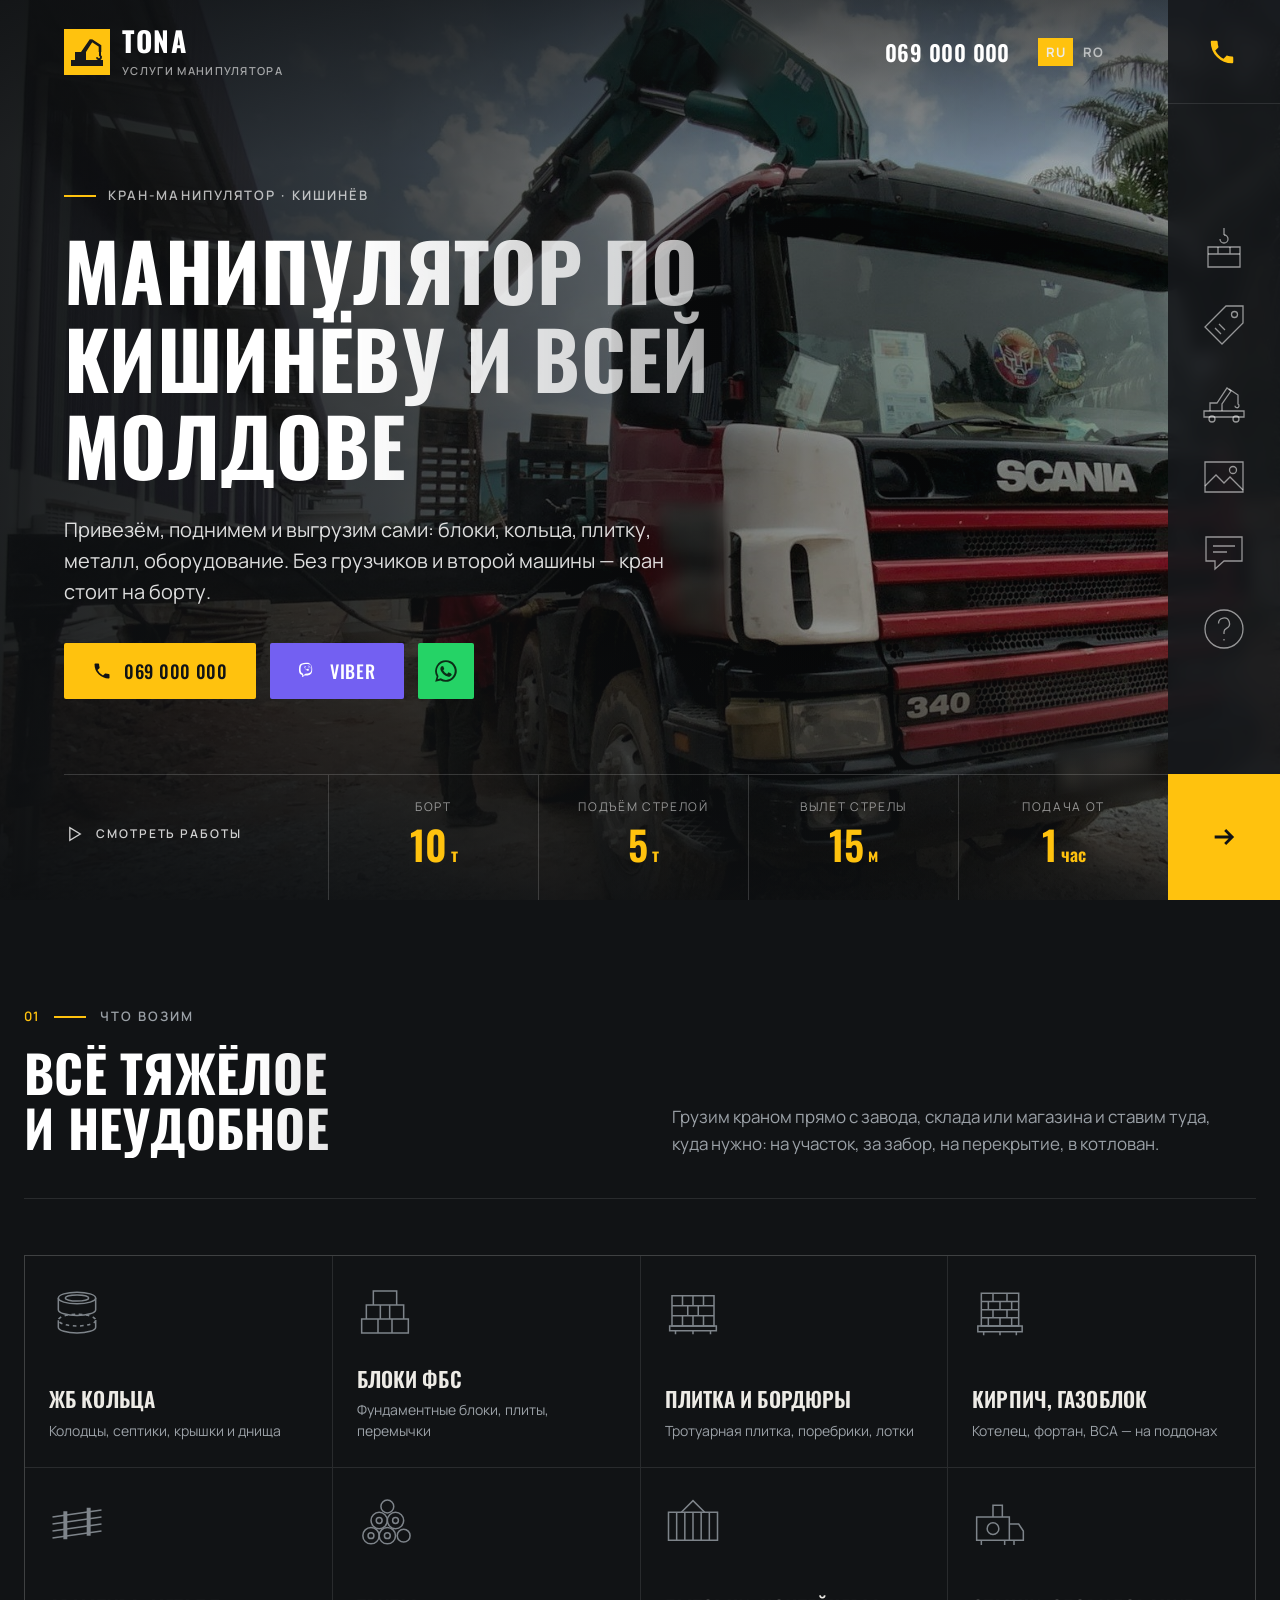
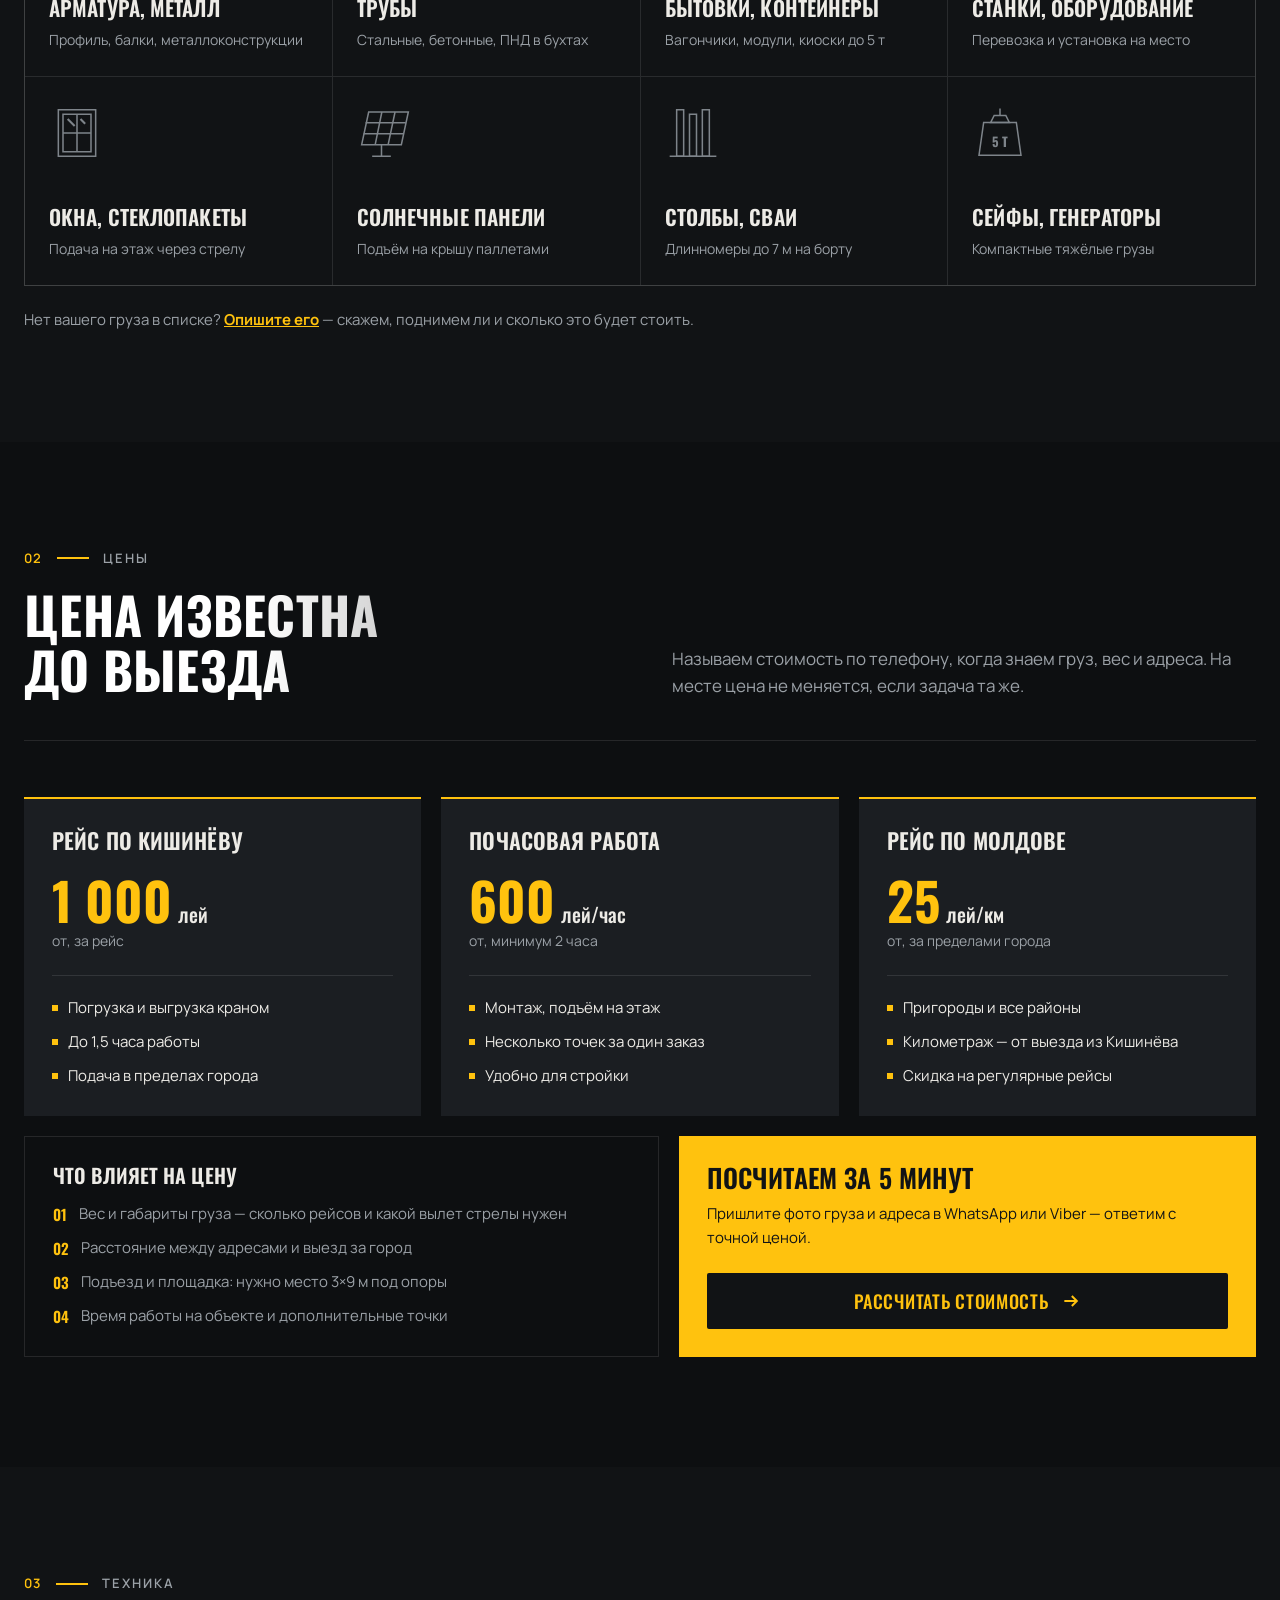
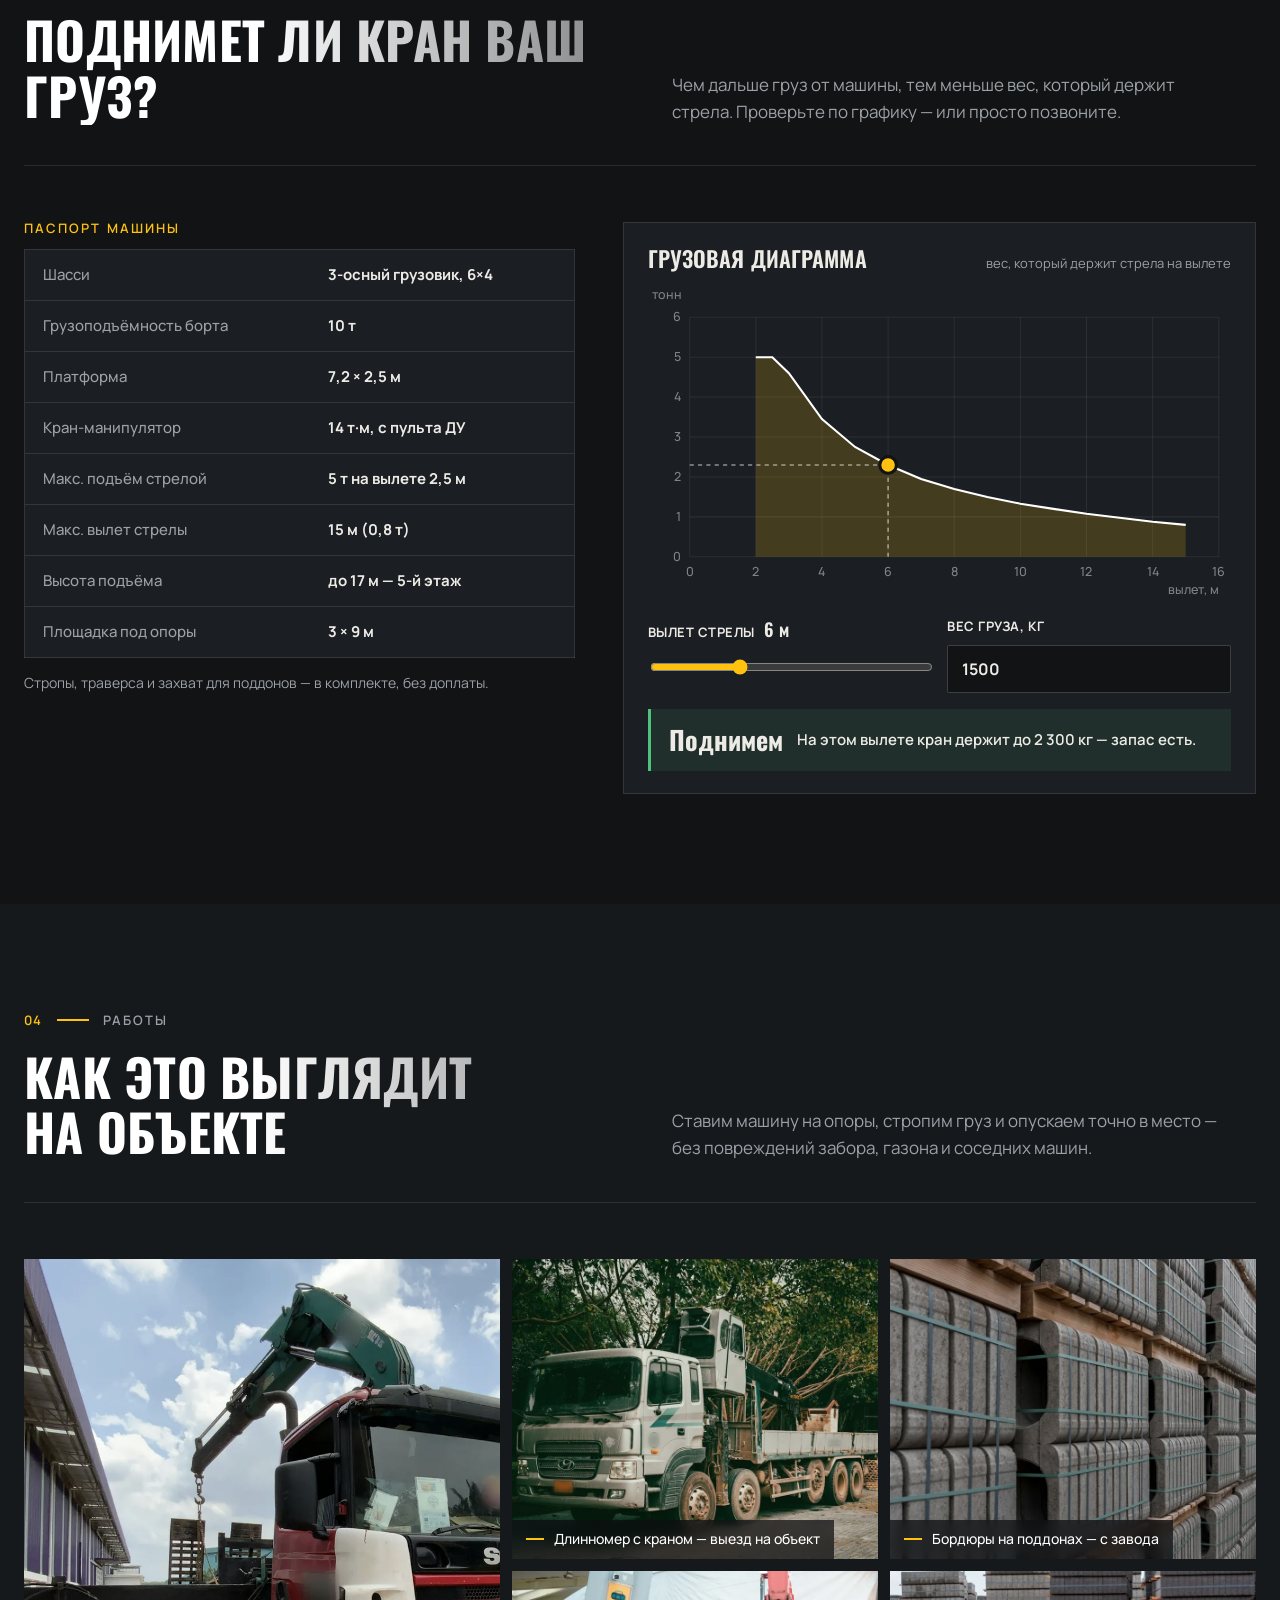
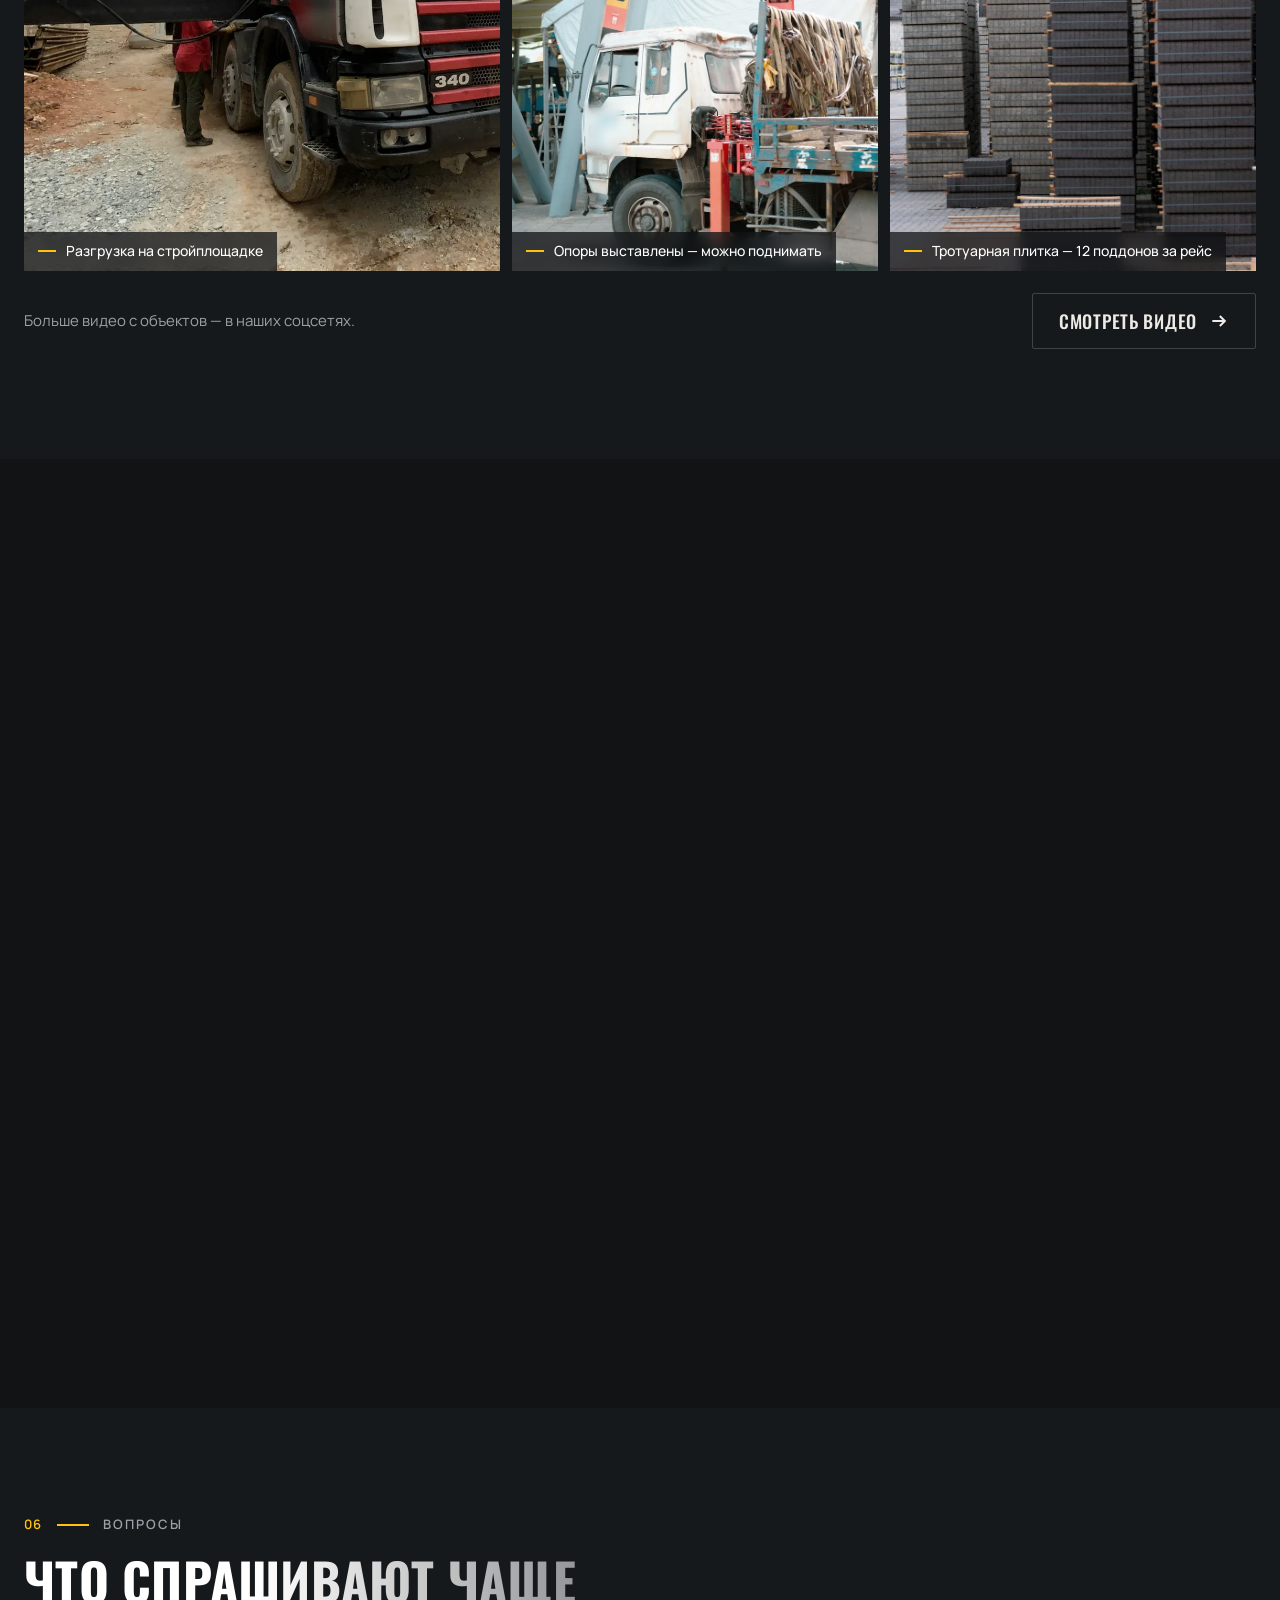
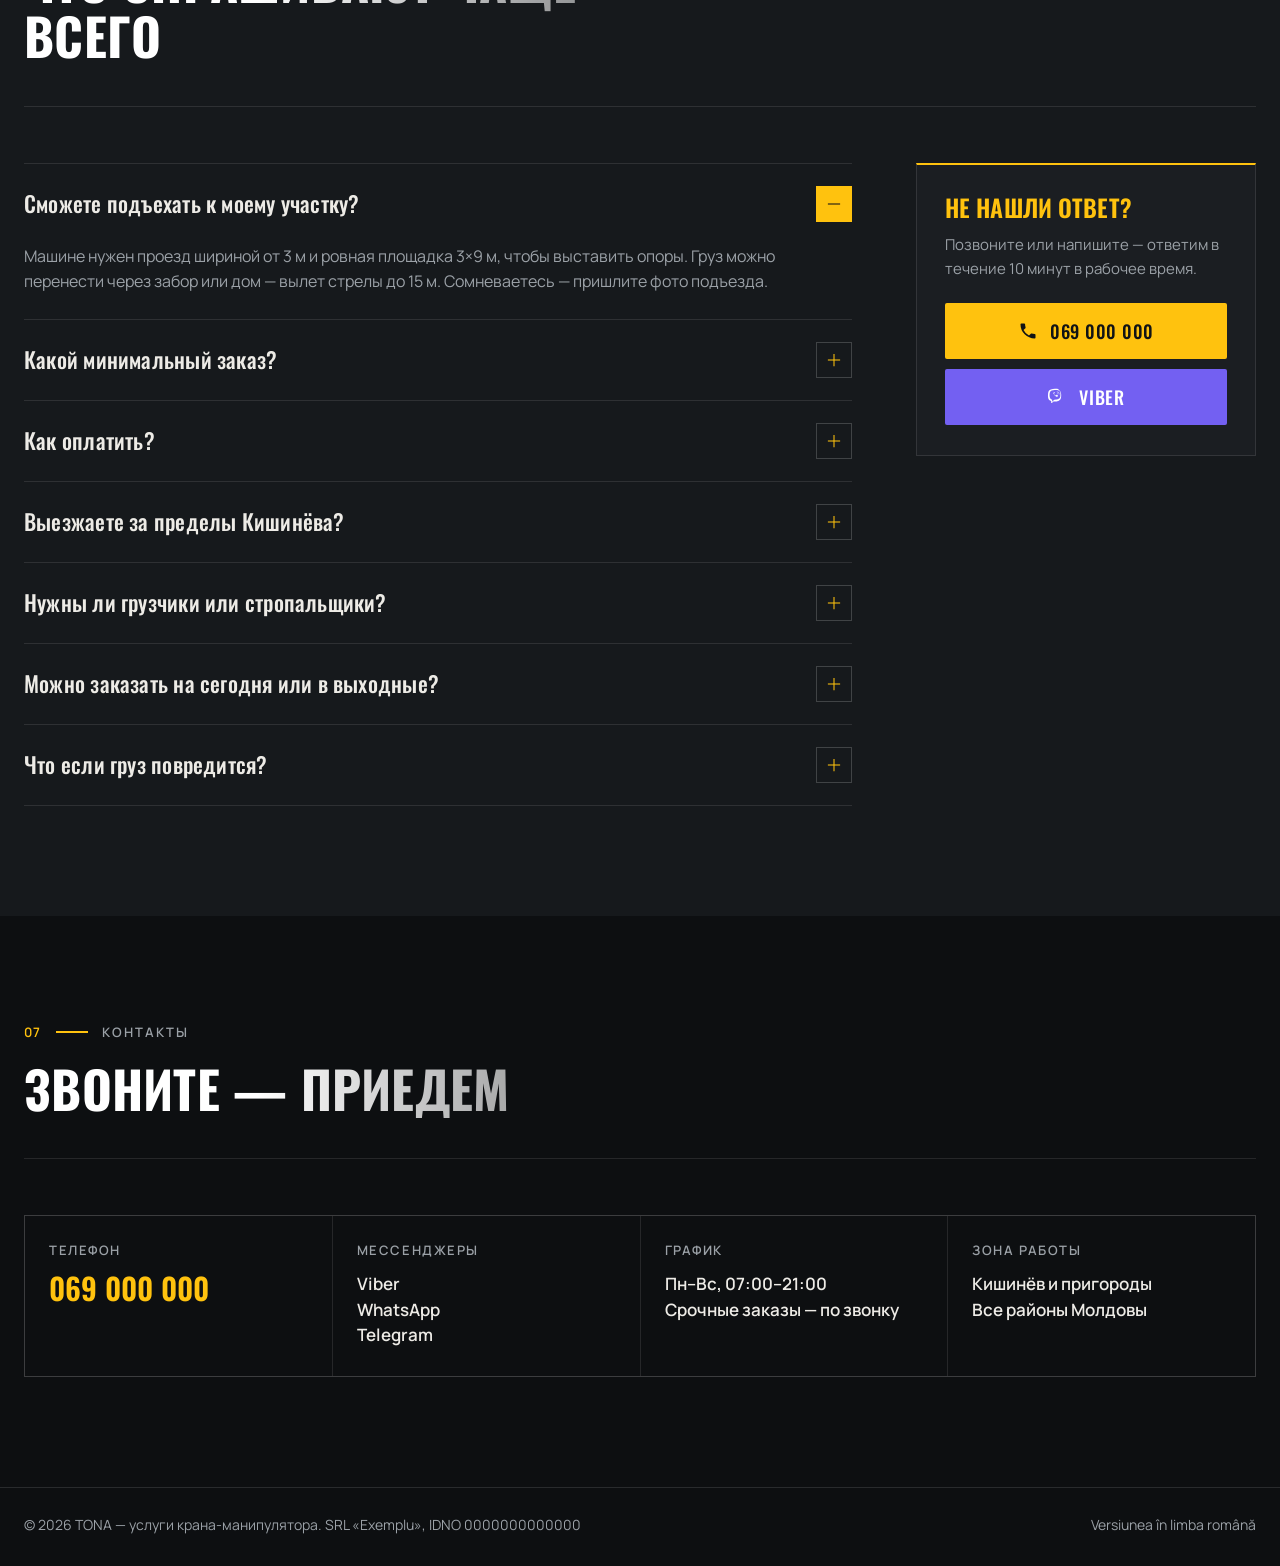
==== commit 1f96d3d3: "Add files via upload" ====
--- a/index.html
+++ b/index.html
@@ -99,8 +99,8 @@
       <p class="hero__lead">Привезём, поднимем и выгрузим сами: блоки, кольца, плитку, металл, оборудование. Без грузчиков и второй машины — кран стоит на борту.</p>
       <div class="hero__cta">
         <a class="btn btn--y" href="tel:+37369000000"><svg><use href="#i-phone"/></svg>069 000 000</a>
-        <a class="btn btn--wa" href="https://wa.me/37369000000?text=%D0%97%D0%B4%D1%80%D0%B0%D0%B2%D1%81%D1%82%D0%B2%D1%83%D0%B9%D1%82%D0%B5!%20%D0%9D%D1%83%D0%B6%D0%B5%D0%BD%20%D0%BC%D0%B0%D0%BD%D0%B8%D0%BF%D1%83%D0%BB%D1%8F%D1%82%D0%BE%D1%80" target="_blank" rel="noopener"><svg><use href="#i-wa"/></svg>WhatsApp</a>
-        <a class="btn btn--vb btn--sq" href="viber://chat?number=%2B37369000000" aria-label="Написать в Viber"><svg><use href="#i-vb"/></svg></a>
+        <a class="btn btn--vb" href="viber://chat?number=%2B37369000000"><svg><use href="#i-vb"/></svg>Viber</a>
+        <a class="btn btn--wa btn--sq" href="https://wa.me/37369000000?text=%D0%97%D0%B4%D1%80%D0%B0%D0%B2%D1%81%D1%82%D0%B2%D1%83%D0%B9%D1%82%D0%B5!%20%D0%9D%D1%83%D0%B6%D0%B5%D0%BD%20%D0%BC%D0%B0%D0%BD%D0%B8%D0%BF%D1%83%D0%BB%D1%8F%D1%82%D0%BE%D1%80" target="_blank" rel="noopener" aria-label="Написать в WhatsApp"><svg><use href="#i-wa"/></svg></a>
       </div>
     </div>
 
@@ -322,8 +322,8 @@
         </ul>
         <div class="reach__btns">
           <a class="btn btn--y" href="tel:+37369000000"><svg><use href="#i-phone"/></svg>069 000 000</a>
+          <a class="btn btn--vb" href="viber://chat?number=%2B37369000000"><svg><use href="#i-vb"/></svg>Viber</a>
           <a class="btn btn--wa" href="https://wa.me/37369000000?text=%D0%97%D0%B4%D1%80%D0%B0%D0%B2%D1%81%D1%82%D0%B2%D1%83%D0%B9%D1%82%D0%B5!%20%D0%9D%D1%83%D0%B6%D0%B5%D0%BD%20%D0%BC%D0%B0%D0%BD%D0%B8%D0%BF%D1%83%D0%BB%D1%8F%D1%82%D0%BE%D1%80" target="_blank" rel="noopener"><svg><use href="#i-wa"/></svg>WhatsApp</a>
-          <a class="btn btn--vb" href="viber://chat?number=%2B37369000000"><svg><use href="#i-vb"/></svg>Viber</a>
         </div>
         <p class="reach__note">Отвечаем в течение 10 минут, 07:00–21:00, без выходных.</p>
       </div>
@@ -354,7 +354,7 @@
         <h3>Не нашли ответ?</h3>
         <p>Позвоните или напишите — ответим в течение 10 минут в рабочее время.</p>
         <a class="btn btn--y" href="tel:+37369000000"><svg><use href="#i-phone"/></svg>069 000 000</a>
-        <a class="btn btn--wa" href="https://wa.me/37369000000" target="_blank" rel="noopener"><svg><use href="#i-wa"/></svg>WhatsApp</a>
+        <a class="btn btn--vb" href="viber://chat?number=%2B37369000000"><svg><use href="#i-vb"/></svg>Viber</a>
       </aside>
     </div>
   </div>
@@ -371,7 +371,7 @@
     </div>
     <div class="contacts rv">
       <div><h3>ТЕЛЕФОН</h3><a class="big" href="tel:+37369000000">069 000 000</a></div>
-      <div><h3>МЕССЕНДЖЕРЫ</h3><a href="https://wa.me/37369000000" target="_blank" rel="noopener">WhatsApp</a><a href="viber://chat?number=%2B37369000000">Viber</a><a href="https://t.me/" target="_blank" rel="noopener">Telegram</a></div>
+      <div><h3>МЕССЕНДЖЕРЫ</h3><a href="viber://chat?number=%2B37369000000">Viber</a><a href="https://wa.me/37369000000" target="_blank" rel="noopener">WhatsApp</a><a href="https://t.me/" target="_blank" rel="noopener">Telegram</a></div>
       <div><h3>ГРАФИК</h3><p>Пн–Вс, 07:00–21:00</p><p>Срочные заказы — по звонку</p></div>
       <div><h3>ЗОНА РАБОТЫ</h3><p>Кишинёв и пригороды</p><p>Все районы Молдовы</p></div>
     </div>
@@ -390,8 +390,8 @@
 
 <nav class="mbar" aria-label="Быстрая связь">
   <a class="mbar__call" href="tel:+37369000000"><svg><use href="#i-phone"/></svg>Звонок</a>
+  <a class="mbar__vb" href="viber://chat?number=%2B37369000000"><svg><use href="#i-vb"/></svg>Viber</a>
   <a class="mbar__wa" href="https://wa.me/37369000000" target="_blank" rel="noopener"><svg><use href="#i-wa"/></svg>WhatsApp</a>
-  <a class="mbar__vb" href="viber://chat?number=%2B37369000000"><svg><use href="#i-vb"/></svg>Viber</a>
 </nav>
 
 <script src="main.js"></script>
--- a/style.css
+++ b/style.css
@@ -423,7 +423,7 @@
   .reach__btns{grid-template-columns:1fr 1fr}
   .reach__btns .btn--y{grid-column:1/-1}
   body{padding-bottom:68px}
-  .mbar{display:grid;grid-template-columns:1fr 1fr 1fr;position:fixed;left:0;right:0;bottom:0;z-index:50;height:64px;border-top:3px solid var(--ink)}
+  .mbar{display:none;grid-template-columns:1fr 1fr 1fr;position:fixed;left:0;right:0;bottom:0;z-index:50;height:64px;border-top:3px solid var(--ink)}
   .mbar a{display:flex;align-items:center;justify-content:center;gap:8px;text-decoration:none;font:600 16px/1 var(--head);text-transform:uppercase;letter-spacing:.04em}
   .mbar svg{width:22px;height:22px}
   .mbar__call{background:var(--y);color:var(--ink)}
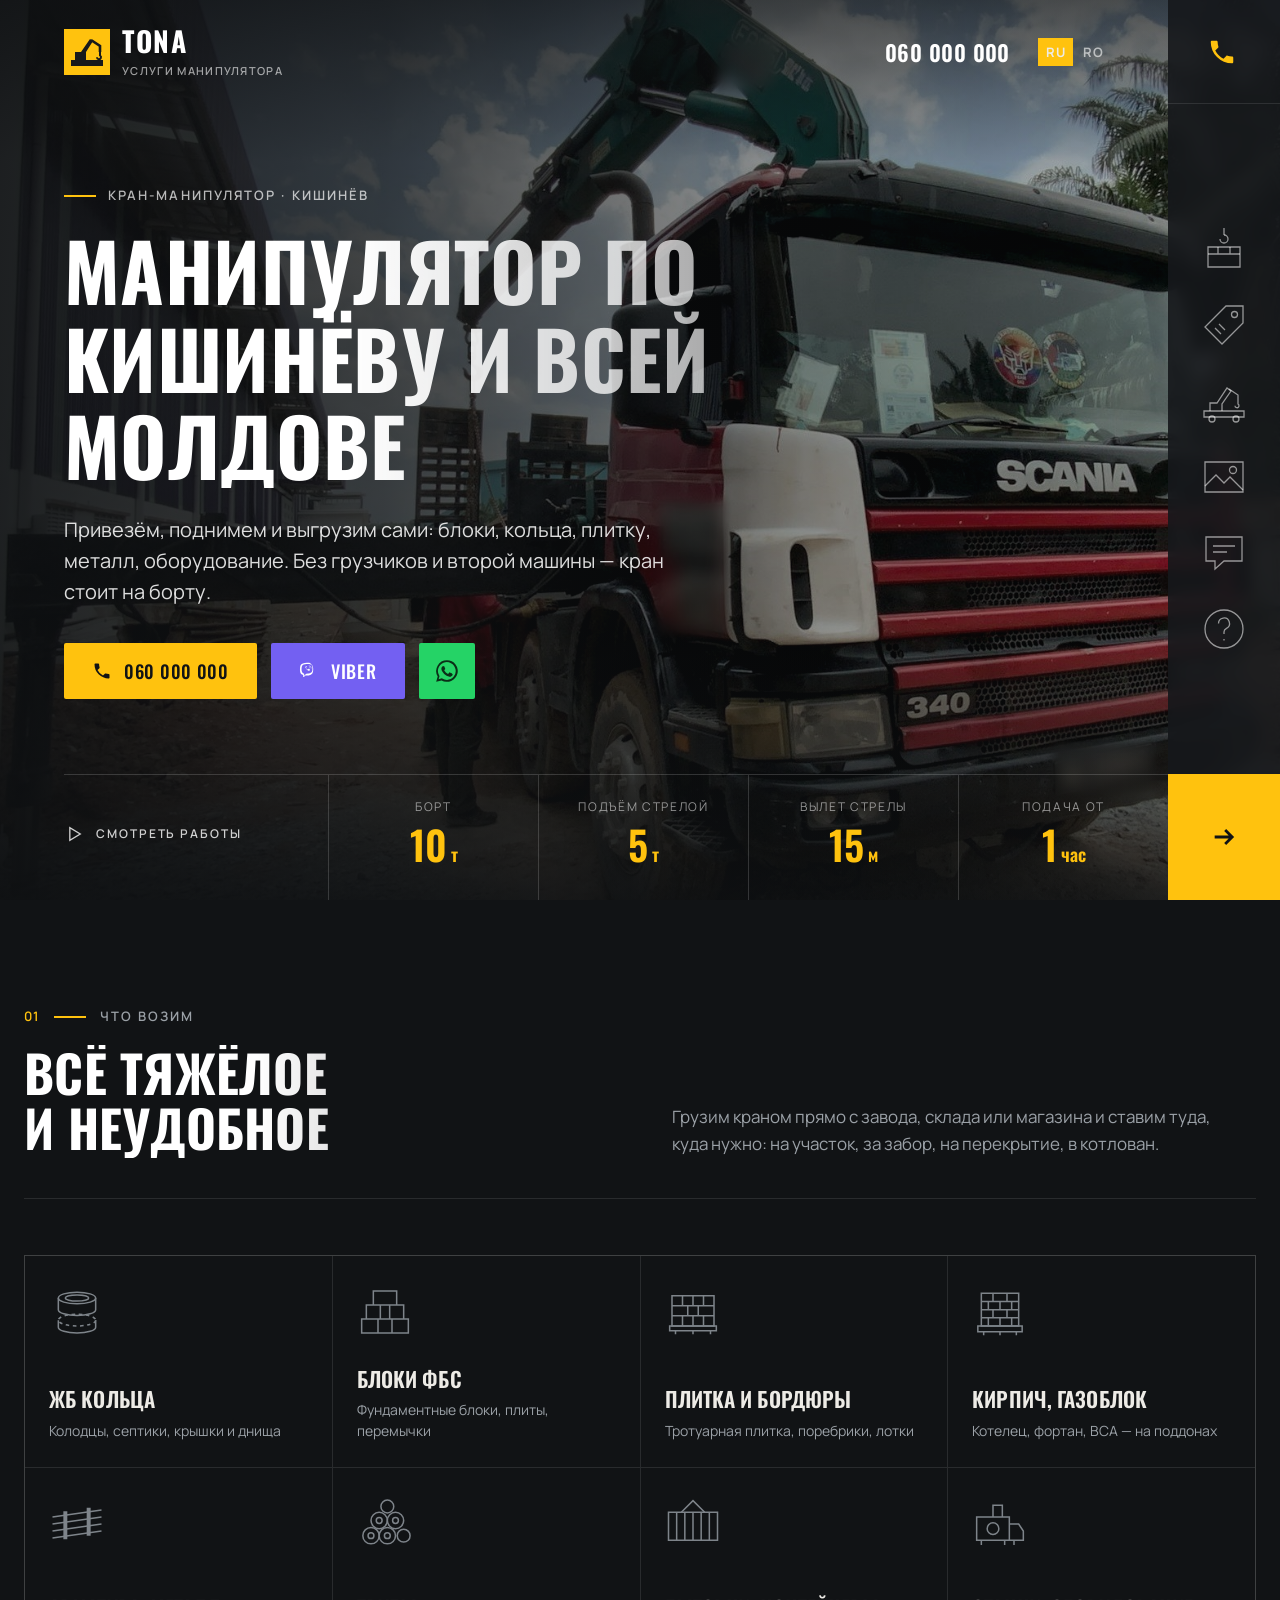
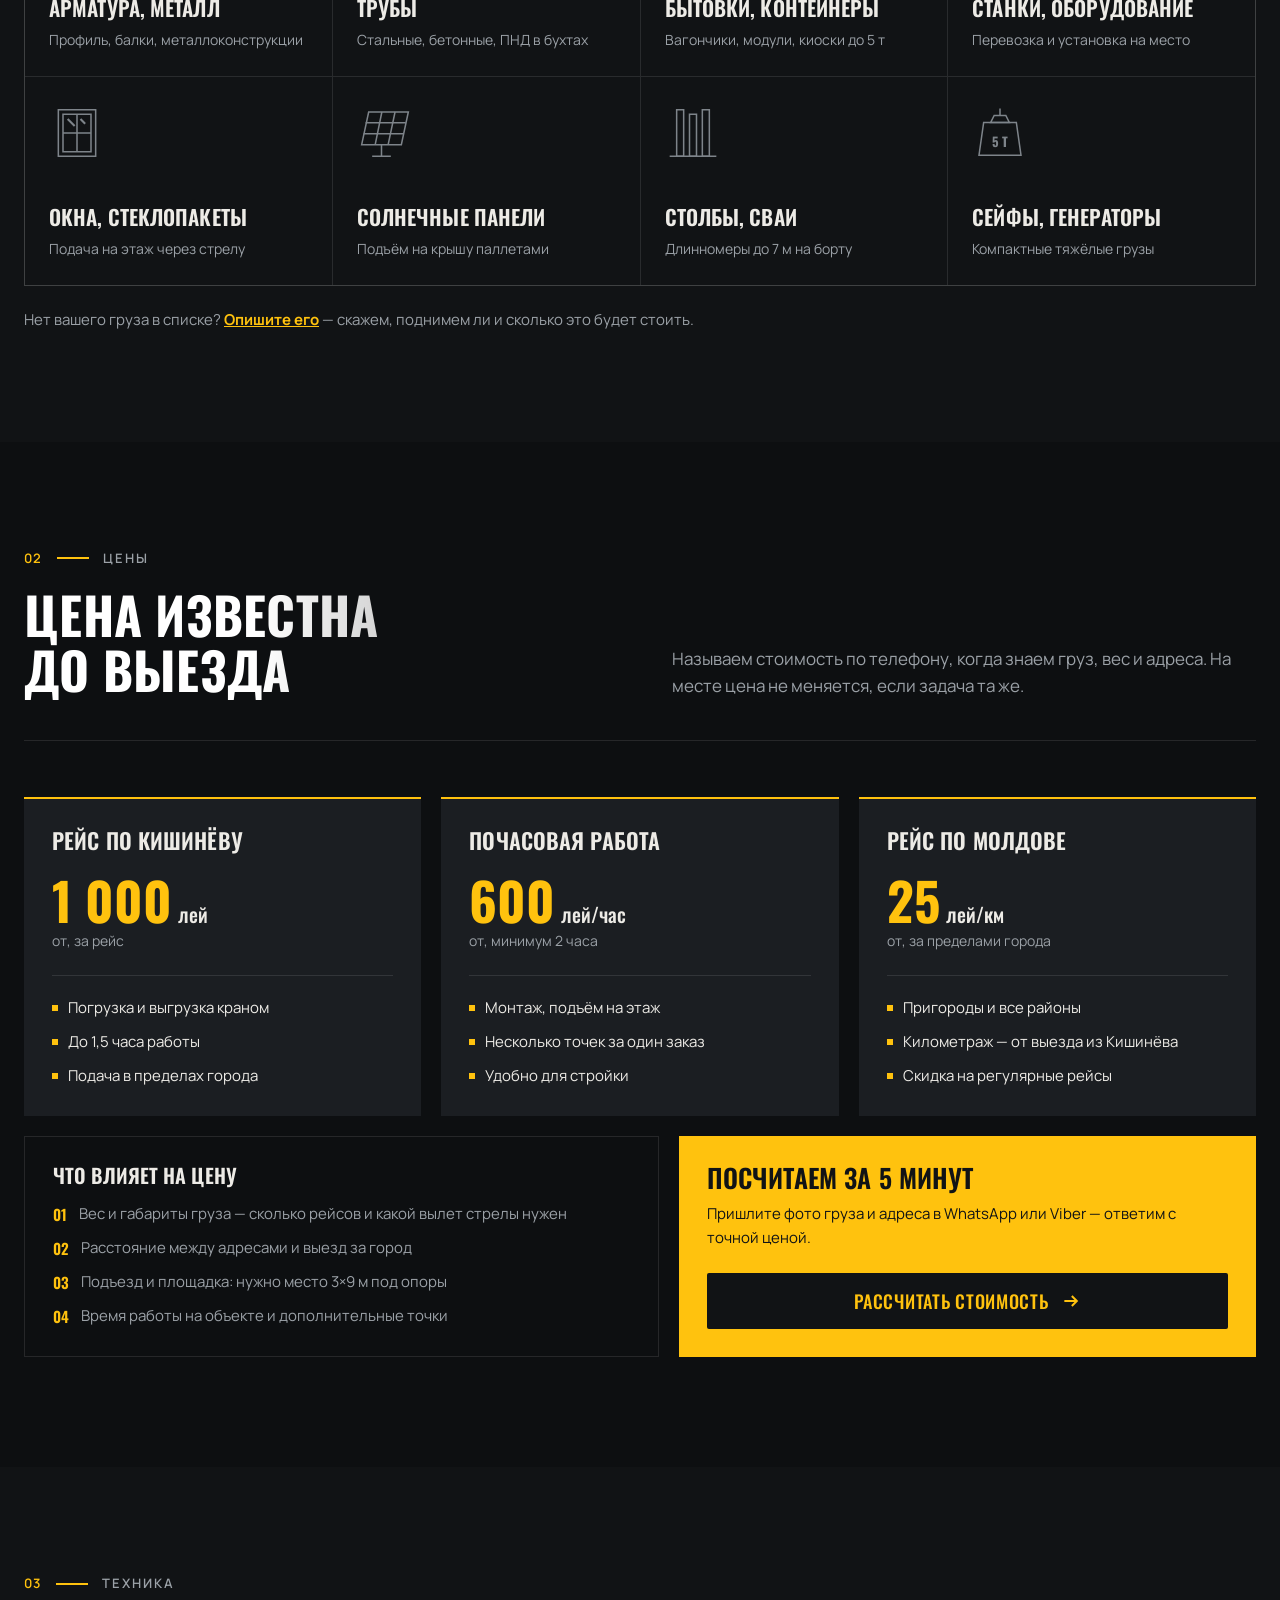
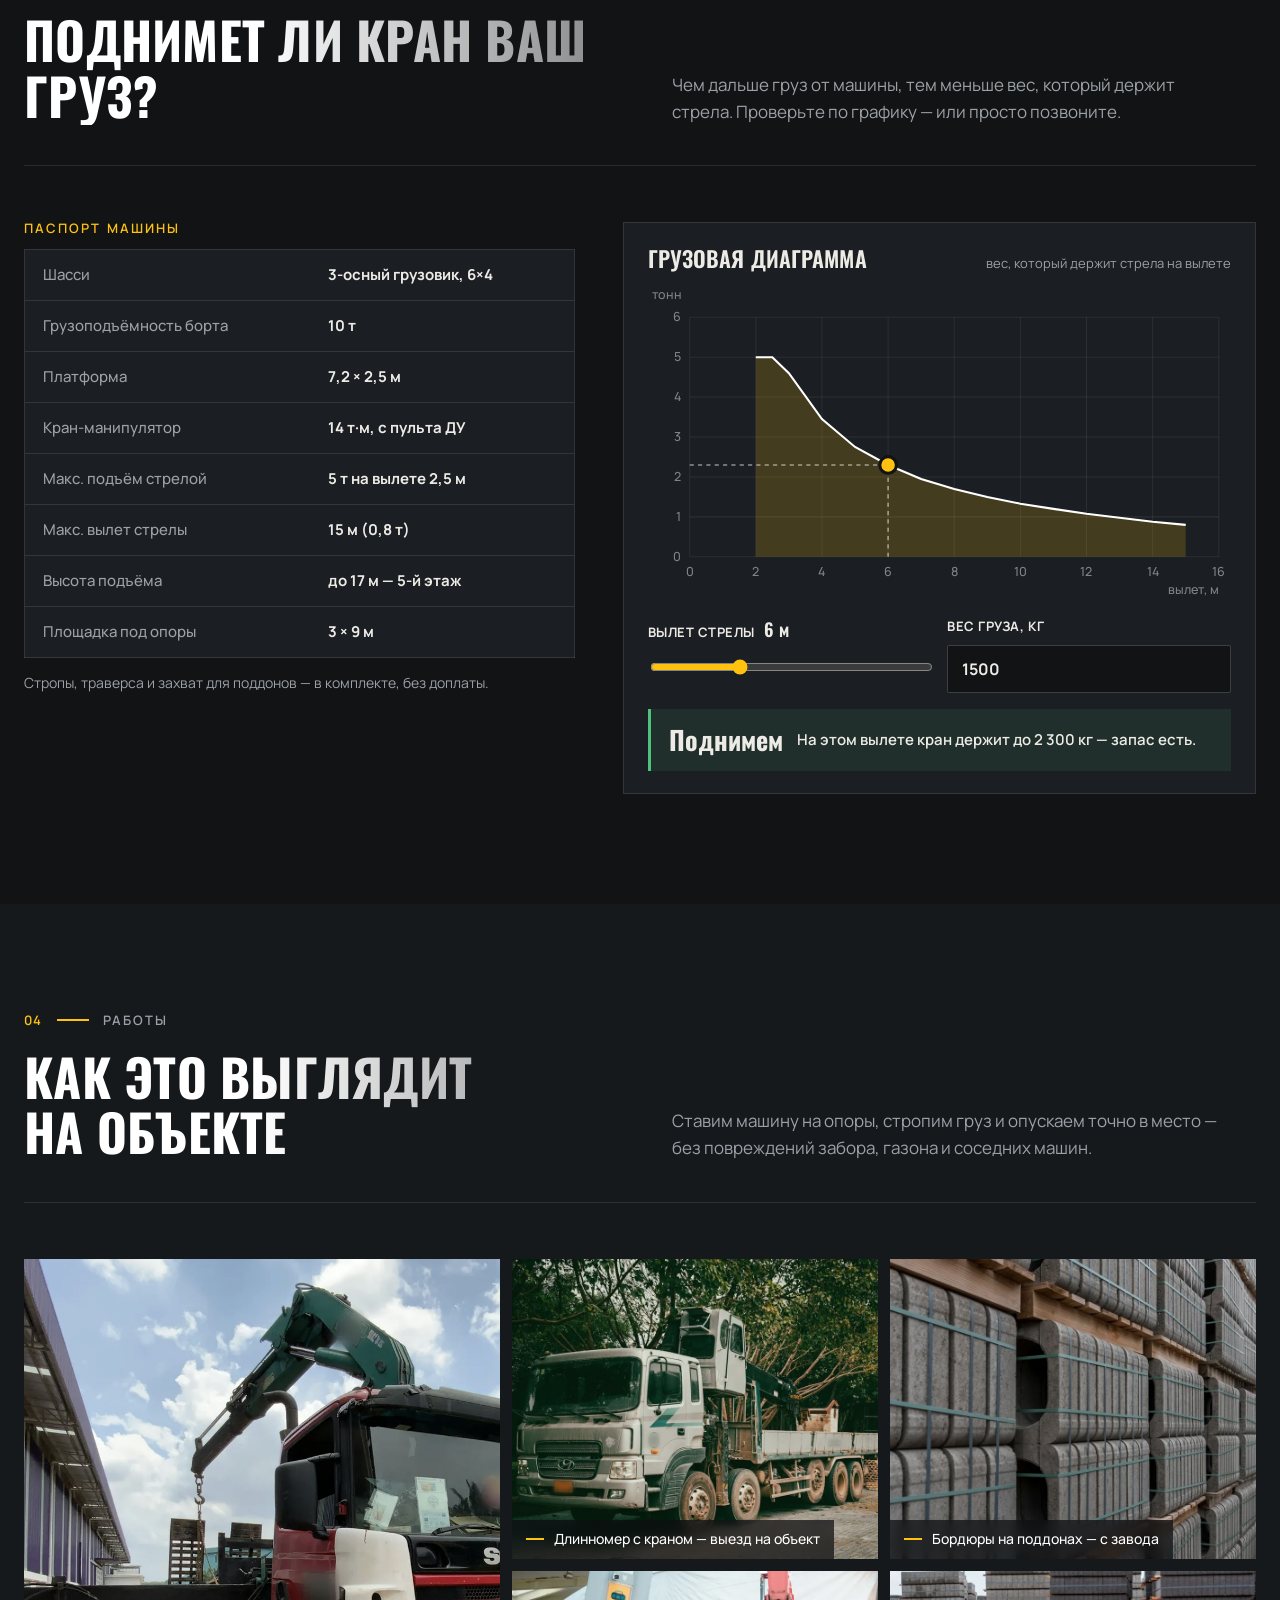
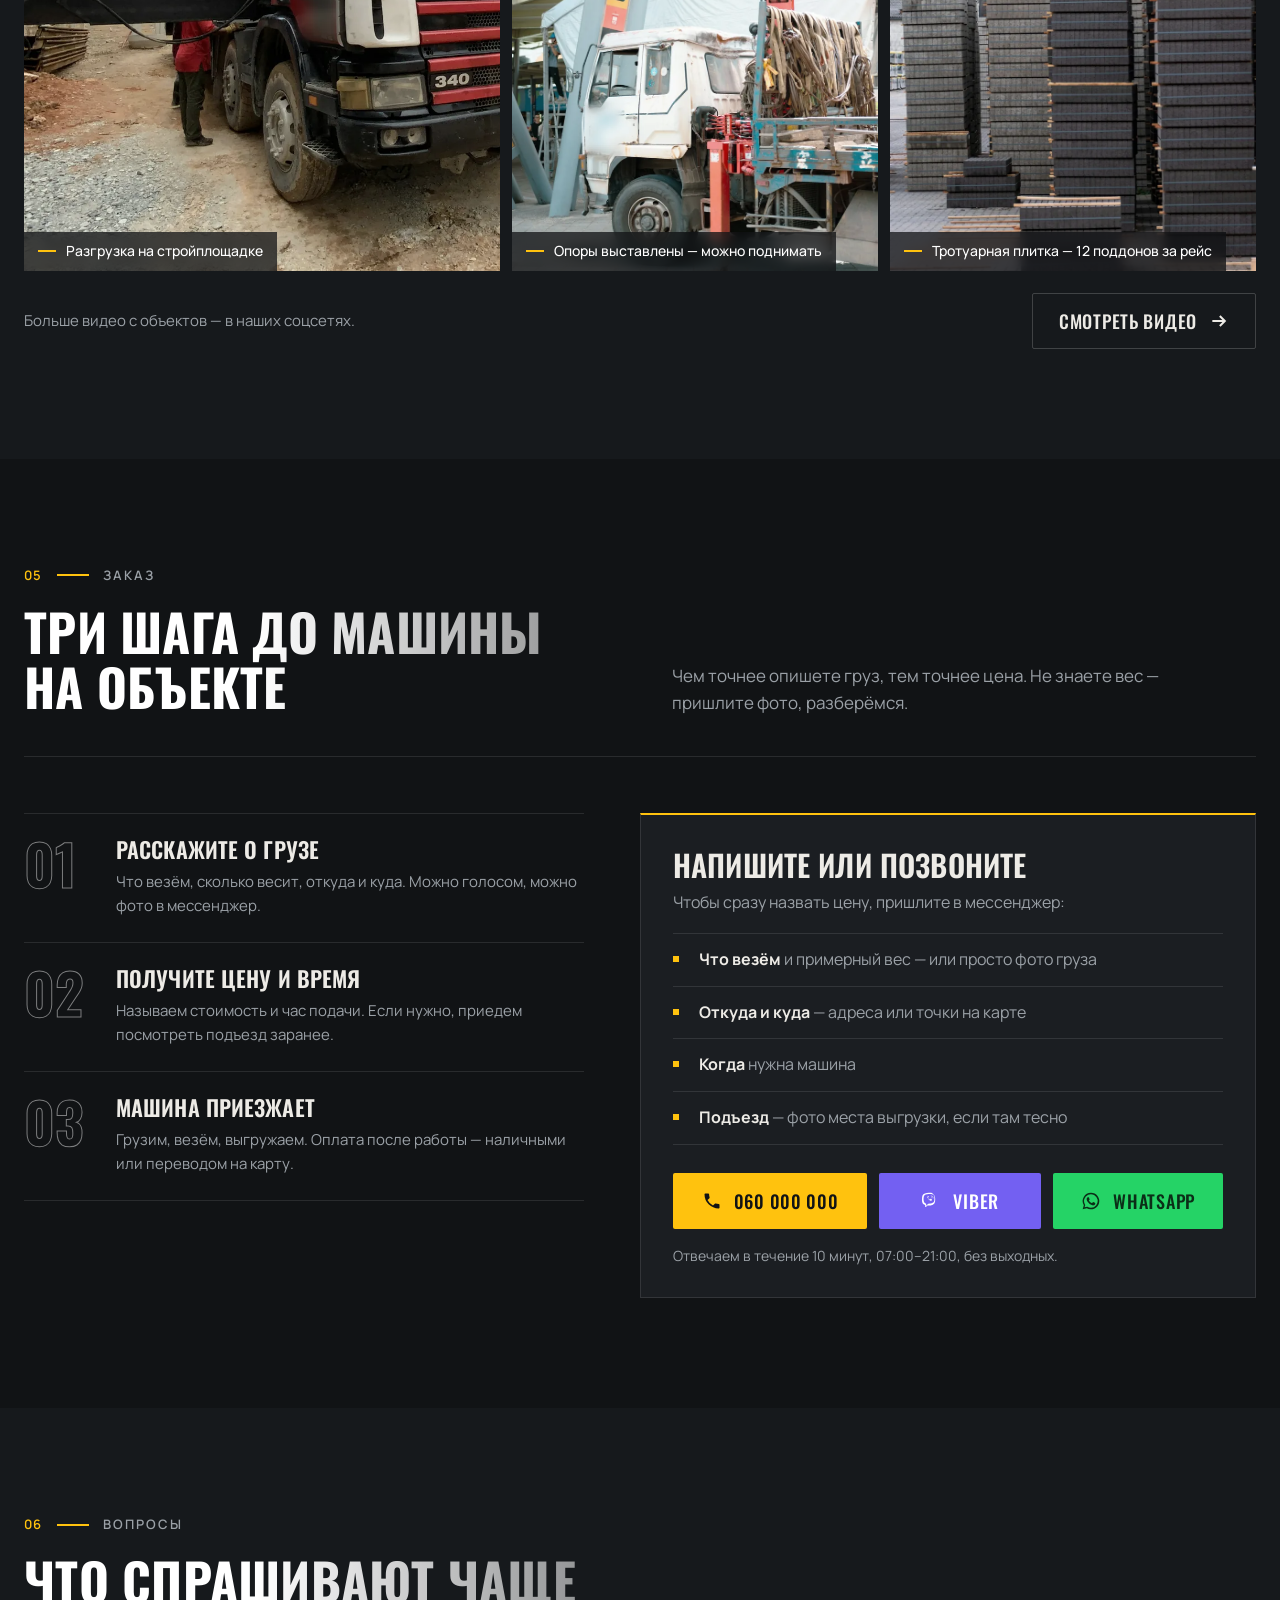
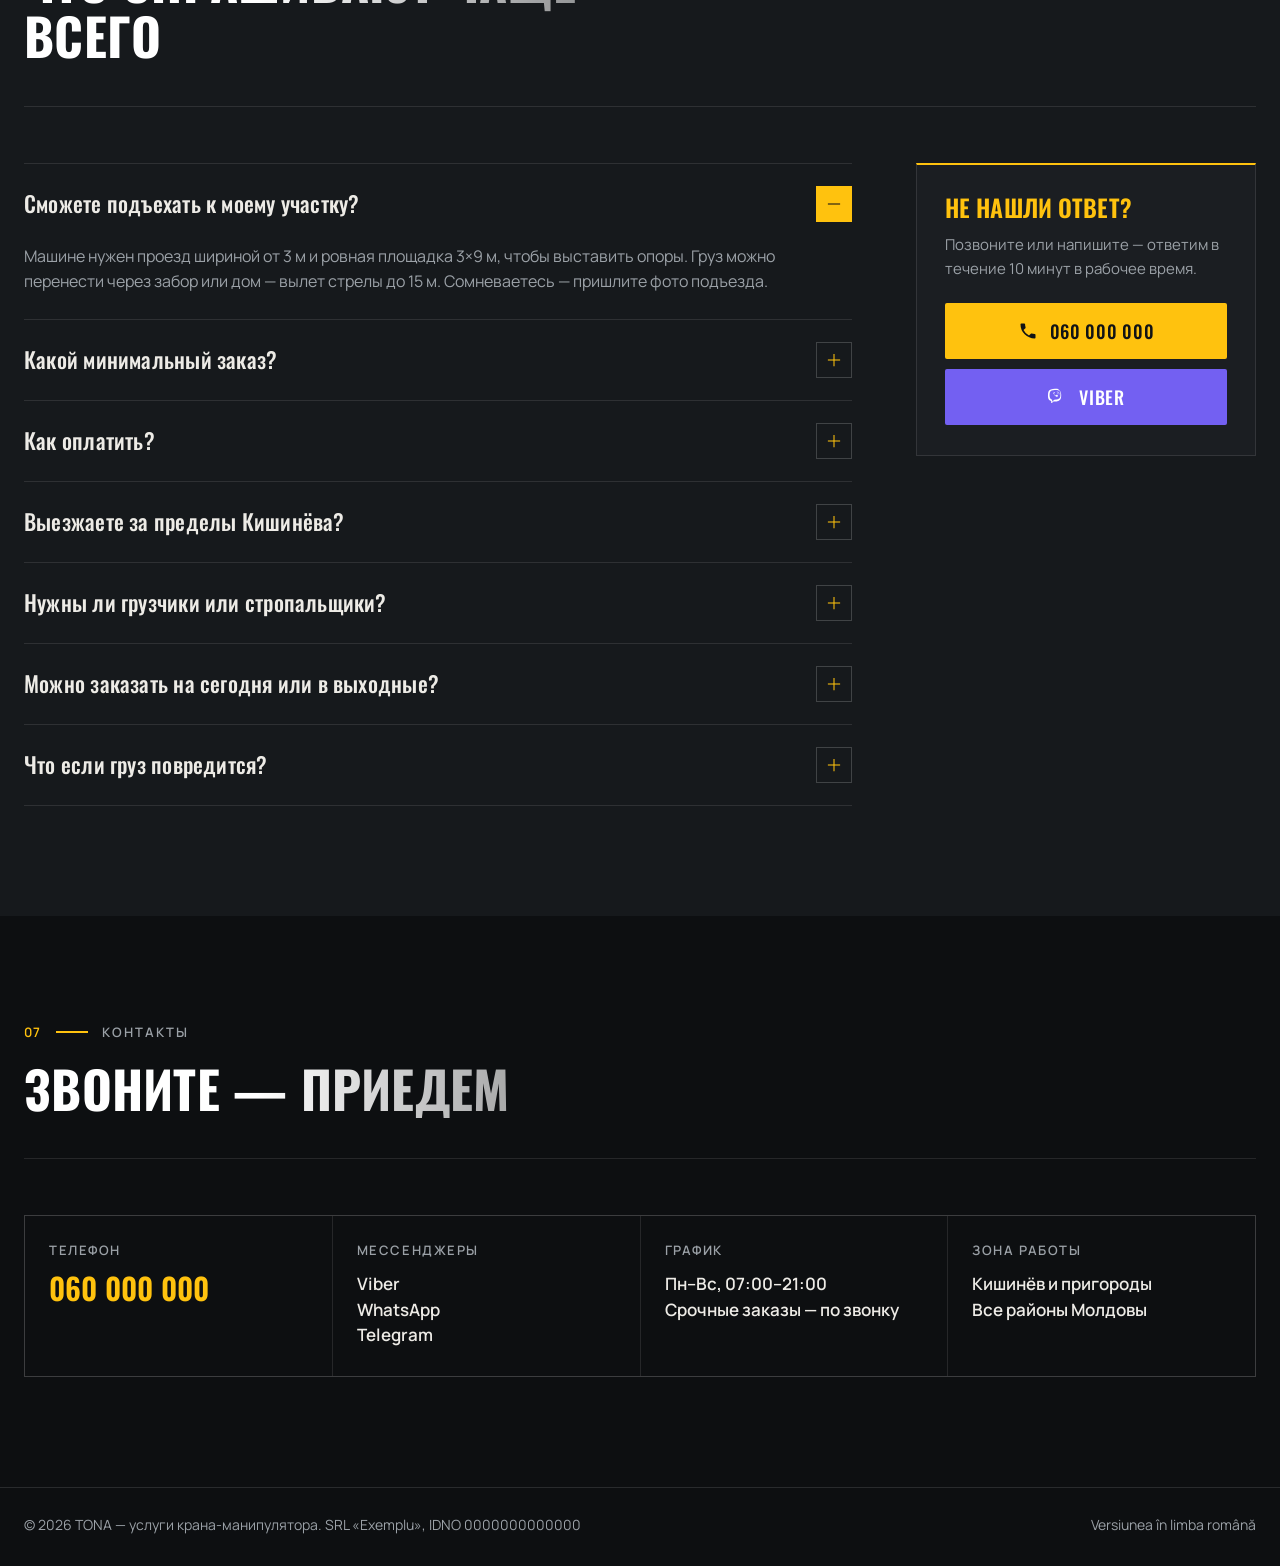
==== commit 390c42b6: "Add files via upload" ====
--- a/index.html
+++ b/index.html
@@ -1,399 +1,399 @@
-<!doctype html>
-<html lang="ru">
-<head>
-<meta charset="utf-8">
-<meta name="viewport" content="width=device-width,initial-scale=1">
-<title>Манипулятор в Кишинёве и по Молдове — TONA | 069 000 000</title>
-<meta name="description" content="Кран-манипулятор: борт 10 т, стрела 5 т, вылет 15 м. Доставка ЖБ колец, блоков ФБС, плитки, металла и оборудования по Кишинёву и всей Молдове. Цены от 1 000 лей, подача от 1 часа.">
-<link rel="canonical" href="https://webonix-md.github.io/manipulator-dark/">
-<link rel="alternate" hreflang="ru" href="https://webonix-md.github.io/manipulator-dark/">
-<link rel="alternate" hreflang="ro" href="https://webonix-md.github.io/manipulator-dark/ro.html">
-<link rel="alternate" hreflang="x-default" href="https://webonix-md.github.io/manipulator-dark/">
-<meta property="og:type" content="website">
-<meta property="og:title" content="Манипулятор в Кишинёве и по Молдове — TONA">
-<meta property="og:description" content="Борт 10 т · стрела 5 т · вылет 15 м. Цены от 1 000 лей. Звоните: 069 000 000">
-<meta property="og:url" content="https://webonix-md.github.io/manipulator-dark/">
-<meta property="og:image" content="https://webonix-md.github.io/manipulator-dark/img/og/og-square-ru.jpg">
-<meta property="og:image:width" content="1200">
-<meta property="og:image:height" content="1200">
-<meta property="og:locale" content="ru_RU">
-<meta name="theme-color" content="#1D2023">
-<link rel="icon" href="favicon.svg" type="image/svg+xml">
-<link rel="preload" href="fonts/oswald-cyrillic.woff2" as="font" type="font/woff2" crossorigin>
-<link rel="preload" href="img/hero.jpg" as="image" media="(min-width:961px)">
-<link rel="preload" href="img/hero-m.webp" as="image" media="(max-width:960px)">
-<link rel="stylesheet" href="style.css">
-<script type="application/ld+json">
-{"@context":"https://schema.org","@type":"LocalBusiness","name":"TONA — услуги манипулятора","telephone":"+37369000000","areaServed":"Moldova","address":{"@type":"PostalAddress","addressLocality":"Chișinău","addressCountry":"MD"},"openingHours":"Mo-Su 07:00-21:00","priceRange":"от 1000 MDL"}
-</script>
-</head>
-<body>
-
-<!-- ===== Иконки ===== -->
-<svg width="0" height="0" style="position:absolute" aria-hidden="true">
-  <symbol id="i-phone" viewBox="0 0 24 24"><path fill="currentColor" d="M6.6 10.8a15.1 15.1 0 0 0 6.6 6.6l2.2-2.2c.3-.3.7-.4 1-.2 1.1.4 2.3.6 3.6.6.6 0 1 .4 1 1V20c0 .6-.4 1-1 1A17 17 0 0 1 3 4c0-.6.4-1 1-1h3.5c.6 0 1 .4 1 1 0 1.3.2 2.5.6 3.6.1.3 0 .7-.2 1l-2.3 2.2z"/></symbol>
-  <symbol id="i-wa" viewBox="0 0 24 24"><path fill="currentColor" d="M12 2a10 10 0 0 0-8.6 15.1L2 22l5-1.3A10 10 0 1 0 12 2zm0 18.2c-1.6 0-3.1-.4-4.4-1.2l-.3-.2-3 .8.8-2.9-.2-.3A8.2 8.2 0 1 1 12 20.2zm4.5-6.1c-.2-.1-1.5-.7-1.7-.8-.2-.1-.4-.1-.6.1l-.8 1c-.1.2-.3.2-.5.1-.2-.1-1-.4-2-1.2-.7-.7-1.2-1.5-1.4-1.7-.1-.2 0-.4.1-.5l.4-.4.3-.4v-.5l-.8-1.9c-.2-.5-.4-.4-.6-.4h-.5c-.2 0-.5.1-.7.3-.2.3-.9.9-.9 2.2s.9 2.5 1 2.7c.1.2 1.8 2.8 4.4 3.9 1.6.7 2.3.8 3.1.6.5-.1 1.5-.6 1.7-1.2.2-.6.2-1.1.2-1.2-.1-.1-.3-.2-.5-.3z"/></symbol>
-  <symbol id="i-vb" viewBox="0 0 24 24"><path fill="currentColor" d="M11.4 2C9.2 2 4.6 2.4 2.9 4 1.7 5.2 1.3 7 1.2 9.2c-.1 2.2-.2 6.4 3.8 7.6v1.7s0 .7.4.8c.6.2.9-.3 1.4-.9l.9-1c2.7.2 4.8-.3 5.1-.4.5-.2 3.6-.6 4.1-4.6.5-4.2-.2-6.8-1.6-8C14 2.2 12.2 2 11.4 2zm.2 1.6c.7 0 2.2.2 3.2 1 1.1.9 1.6 3.1 1.2 6.6-.4 3.2-2.7 3.4-3.1 3.6-.2.1-2 .5-4.3.4l-2.4 2.5v-2.5c-3.3-.9-3.1-4.4-3.1-6.2.1-1.9.4-3.4 1.4-4.3 1.4-1.2 5.3-1.1 7.1-1.1zm.1 1.9c-.2 0-.2.3 0 .3 1.7 0 3.2 1.1 3.2 3.3 0 .2.3.2.3 0 0-2.4-1.6-3.6-3.5-3.6zm-2.8.6c-.2 0-.4.1-.6.2-.4.3-.8.8-.7 1.2.1.4 1.3 3.2 4 4.3.4.2.8 0 1.1-.4l.4-.5c.2-.3.1-.6-.1-.8l-1-.7c-.3-.2-.6 0-.7.1l-.4.5c-.2.2-.5.2-.5.2-1.6-.4-2-2-2-2s0-.3.2-.5l.5-.4c.2-.1.3-.4.1-.7l-.7-1c-.1-.2-.3-.3-.5-.3zm3.1.3c-.2 0-.2.3 0 .3 1.1.1 1.9.8 1.9 2.1 0 .2.3.2.3 0 0-1.4-.9-2.3-2.2-2.4zm.1 1.1c-.2 0-.2.3 0 .3.5 0 .8.4.8.9 0 .2.3.2.3 0 0-.7-.4-1.2-1.1-1.2z"/></symbol>
-  <symbol id="i-arrow" viewBox="0 0 24 24"><path fill="none" stroke="currentColor" stroke-width="2.4" d="M4 12h15M13 6l6 6-6 6"/></symbol>
-  <symbol id="i-play" viewBox="0 0 24 24"><path fill="none" stroke="currentColor" stroke-width="1.6" d="M7 4.5v15L19.5 12z"/></symbol>
-  <symbol id="i-check" viewBox="0 0 24 24"><path fill="none" stroke="currentColor" stroke-width="3" d="M4 12.5l5 5L20 6.5"/></symbol>
-
-  <!-- Пункты меню в боковой колонке: контурные иконки 48×48 -->
-  <symbol id="m-cargo" viewBox="0 0 48 48"><g fill="none" stroke="currentColor"><path d="M24 3v7"/><path d="M24 10a4 4 0 1 1-4 4"/><path d="M8 22h32v20H8z"/><path d="M8 29h32M18 22v7M30 22v7"/></g></symbol>
-  <symbol id="m-price" viewBox="0 0 48 48"><g fill="none" stroke="currentColor"><path d="M26 5h17v17L22 43 5 26z"/><circle cx="34.5" cy="13.5" r="3"/><path d="M15 27l6 6M19 23l6 6"/></g></symbol>
-  <symbol id="m-tech" viewBox="0 0 48 48"><g fill="none" stroke="currentColor"><path d="M4 34h40v6H4z"/><circle cx="12" cy="42" r="3"/><circle cx="36" cy="42" r="3"/><path d="M10 34V26h7l10-15 4 3-9 13v7"/><path d="M29 12l9 6v6"/><path d="M38 24v3a2 2 0 1 1-3 1.7"/></g></symbol>
-  <symbol id="m-works" viewBox="0 0 48 48"><g fill="none" stroke="currentColor"><path d="M5 9h38v30H5z"/><path d="M5 33l11-11 8 8 6-6 13 13"/><circle cx="33" cy="17" r="3.5"/></g></symbol>
-  <symbol id="m-order" viewBox="0 0 48 48"><g fill="none" stroke="currentColor"><path d="M6 8h36v24H24l-9 8v-8H6z"/><path d="M13 17h22M13 23h14"/></g></symbol>
-  <symbol id="m-faq" viewBox="0 0 48 48"><g fill="none" stroke="currentColor"><circle cx="24" cy="24" r="19"/><path d="M18.5 18.5a5.5 5.5 0 1 1 8 4.9c-1.6.8-2.5 2-2.5 3.6V29"/><path d="M24 34v1.5"/></g></symbol>
-  <!-- Грузы: контурные иконки 48×48 -->
-  <symbol id="c-rings" viewBox="0 0 48 48"><g fill="none" stroke="currentColor"><ellipse cx="24" cy="12" rx="16" ry="5"/><ellipse cx="24" cy="12" rx="10" ry="2.6"/><path d="M8 12v10c0 2.8 7.2 5 16 5s16-2.2 16-5V12"/><ellipse cx="24" cy="31" rx="16" ry="5" stroke-dasharray="3 3"/><path d="M8 31v6c0 2.8 7.2 5 16 5s16-2.2 16-5v-6"/></g></symbol>
-  <symbol id="c-blocks" viewBox="0 0 48 48"><g fill="none" stroke="currentColor"><path d="M4 30h40v12H4zM8 18h32v12H8zM14 6h20v12H14z"/><path d="M18 30v12M30 30v12M20 18v12M28 18v12"/></g></symbol>
-  <symbol id="c-paving" viewBox="0 0 48 48"><g fill="none" stroke="currentColor"><path d="M6 10h36v26H6z"/><path d="M6 18.7h36M6 27.3h36M15 10v8.7M24 10v8.7M33 10v8.7M19.5 18.7v8.6M28.5 18.7v8.6M15 27.3V36M24 27.3V36M33 27.3V36"/><path d="M4 36h40v4H4zM9 40v3M24 40v3M39 40v3"/></g></symbol>
-  <symbol id="c-bricks" viewBox="0 0 48 48"><g fill="none" stroke="currentColor"><path d="M8 8h32v28H8z"/><path d="M8 15h32M8 22h32M8 29h32M18 8v7M30 8v7M14 15v7M24 15v7M34 15v7M18 22v7M30 22v7M14 29v7M24 29v7M34 29v7"/><path d="M5 36h38v5H5zM10 41v3M24 41v3M38 41v3"/></g></symbol>
-  <symbol id="c-rebar" viewBox="0 0 48 48"><g fill="none" stroke="currentColor"><path d="M3 18l42-6M3 24l42-6M3 30l42-6M3 36l42-6"/><path d="M14 13v24M34 10v24" stroke-width="3.4"/></g></symbol>
-  <symbol id="c-pipes" viewBox="0 0 48 48"><g fill="none" stroke="currentColor"><circle cx="12" cy="34" r="7"/><circle cx="26" cy="34" r="7"/><circle cx="40" cy="34" r="5.5"/><circle cx="19" cy="21" r="7"/><circle cx="33" cy="21" r="7"/><circle cx="26" cy="9" r="5.5"/><circle cx="12" cy="34" r="2.5"/><circle cx="26" cy="34" r="2.5"/><circle cx="19" cy="21" r="2.5"/><circle cx="33" cy="21" r="2.5"/></g></symbol>
-  <symbol id="c-container" viewBox="0 0 48 48"><g fill="none" stroke="currentColor"><path d="M3 14h42v24H3z"/><path d="M10 14v24M17 14v24M24 14v24M31 14v24M38 14v24"/><path d="M14 14 24 4l10 10"/></g></symbol>
-  <symbol id="c-machine" viewBox="0 0 48 48"><g fill="none" stroke="currentColor"><path d="M4 18h28v20H4zM32 24h8l4 6v8H32z"/><circle cx="18" cy="28" r="5"/><path d="M8 38v4M28 38v4M36 38v4M18 18V8h8v10"/></g></symbol>
-  <symbol id="c-window" viewBox="0 0 48 48"><g fill="none" stroke="currentColor"><path d="M8 4h32v40H8z"/><path d="M12 8h24v32H12zM24 8v32M12 24h24"/><path d="M16 12l6 6M27 12l4 4" stroke-width="1.8"/></g></symbol>
-  <symbol id="c-solar" viewBox="0 0 48 48"><g fill="none" stroke="currentColor"><path d="M10 6h34L38 34H4z"/><path d="M7.4 15.3h34.4M5.7 24.7h34.6M21.3 6 15.6 34M32.6 6l-5.9 28"/><path d="M21 34v10M13 44h16"/></g></symbol>
-  <symbol id="c-poles" viewBox="0 0 48 48"><g fill="none" stroke="currentColor"><path d="M10 4h6v40h-6zM21 8h6v36h-6zM32 4h6v40h-6z"/><path d="M4 44h40"/></g></symbol>
-  <symbol id="c-heavy" viewBox="0 0 48 48"><g fill="none" stroke="currentColor"><path d="M24 3v6"/><path d="M19 9h10l3 6H16z"/><path d="M10 15h28l4 28H6z"/><text x="24" y="36" text-anchor="middle" font-family="Oswald,Arial" font-weight="700" font-size="11" fill="currentColor" stroke="none">5 T</text></g></symbol>
-</svg>
-
-<!-- ===== Первый экран: фото на весь экран + боковая колонка-меню ===== -->
-<main id="top">
-
-<section class="hero">
-  <div class="hero__bg">
-    <picture>
-      <source media="(max-width:960px)" srcset="img/hero-m.webp">
-      <img src="img/hero.jpg" width="1568" height="1212" alt="Грузовик с краном-манипулятором на строительной площадке" fetchpriority="high">
-    </picture>
-  </div>
-
-  <div class="hero__main">
-    <header class="head" id="head">
-      <a class="logo" href="#top" aria-label="TONA — на главную">
-        <svg class="logo__mark" viewBox="0 0 46 46" aria-hidden="true"><rect width="46" height="46" fill="#FFC20E"/><path d="M7 37h32v-6H7z" fill="#17191B"/><path d="M11 31V23h6l9-13 3 2-7 11v8z" fill="#17191B"/><path d="M27 11l9 6v6" fill="none" stroke="#17191B" stroke-width="2.6"/><path d="M36 23v3.5a2 2 0 1 1-3 1.7" fill="none" stroke="#17191B" stroke-width="2"/></svg>
-        <span><span class="logo__name">TONA</span><span class="logo__sub">услуги манипулятора</span></span>
-      </a>
-      <nav class="nav" id="nav" aria-label="Разделы">
-          <a href="#cargo">Что возим</a>
-          <a href="#prices">Цены</a>
-          <a href="#tech">Техника</a>
-          <a href="#works">Работы</a>
-          <a href="#order">Заказ</a>
-          <a href="#faq">Вопросы</a>
-      </nav>
-      <a class="head__phone" href="tel:+37369000000">069 000 000</a>
-      <nav class="lang" aria-label="Язык">
-        <a href="index.html" aria-current="page" hreflang="ru">RU</a>
-        <a href="ro.html" hreflang="ro" lang="ro">RO</a>
-      </nav>
-      <button class="burger" id="burger" aria-label="Меню" aria-expanded="false" aria-controls="nav"><span></span><span></span><span></span></button>
-    </header>
-
-    <div class="hero__text">
-      <span class="eyebrow">Кран-манипулятор · Кишинёв</span>
-      <h1>Манипулятор по Кишинёву и&nbsp;всей Молдове</h1>
-      <p class="hero__lead">Привезём, поднимем и выгрузим сами: блоки, кольца, плитку, металл, оборудование. Без грузчиков и второй машины — кран стоит на борту.</p>
-      <div class="hero__cta">
-        <a class="btn btn--y" href="tel:+37369000000"><svg><use href="#i-phone"/></svg>069 000 000</a>
-        <a class="btn btn--vb" href="viber://chat?number=%2B37369000000"><svg><use href="#i-vb"/></svg>Viber</a>
-        <a class="btn btn--wa btn--sq" href="https://wa.me/37369000000?text=%D0%97%D0%B4%D1%80%D0%B0%D0%B2%D1%81%D1%82%D0%B2%D1%83%D0%B9%D1%82%D0%B5!%20%D0%9D%D1%83%D0%B6%D0%B5%D0%BD%20%D0%BC%D0%B0%D0%BD%D0%B8%D0%BF%D1%83%D0%BB%D1%8F%D1%82%D0%BE%D1%80" target="_blank" rel="noopener" aria-label="Написать в WhatsApp"><svg><use href="#i-wa"/></svg></a>
-      </div>
-    </div>
-
-    <div class="hero__foot">
-      <dl class="hero__specs">
-        <div><dt>борт</dt><dd>10<small>т</small></dd></div>
-        <div><dt>подъём стрелой</dt><dd>5<small>т</small></dd></div>
-        <div><dt>вылет стрелы</dt><dd>15<small>м</small></dd></div>
-        <div><dt>подача от</dt><dd>1<small>час</small></dd></div>
-      </dl>
-      <a class="hero__more" href="#works"><svg><use href="#i-play"/></svg>Смотреть работы</a>
-    </div>
-  </div>
-
-  <aside class="side" aria-label="Меню">
-    <a class="side__top" href="tel:+37369000000"><svg><use href="#i-phone"/></svg><span>069 000 000<small>ежедневно 07:00–21:00</small></span></a>
-    <ul class="side__list">
-      <li><a href="#cargo"><svg><use href="#m-cargo"/></svg><span>Что возим</span></a></li>
-      <li><a href="#prices"><svg><use href="#m-price"/></svg><span>Цены</span></a></li>
-      <li><a href="#tech"><svg><use href="#m-tech"/></svg><span>Техника</span></a></li>
-      <li><a href="#works"><svg><use href="#m-works"/></svg><span>Работы</span></a></li>
-      <li><a href="#order"><svg><use href="#m-order"/></svg><span>Заказ</span></a></li>
-      <li><a href="#faq"><svg><use href="#m-faq"/></svg><span>Вопросы</span></a></li>
-    </ul>
-    <a class="side__cta" href="#prices"><span>Узнать цену</span><svg><use href="#i-arrow"/></svg></a>
-  </aside>
-</section>
-
-<!-- ===== 01 Что возим ===== -->
-<section class="sec" id="cargo">
-  <div class="wrap">
-    <div class="sec__head rv">
-      <div>
-        <div class="sec__num"><b>01</b>Что возим</div>
-        <h2>Всё тяжёлое и&nbsp;неудобное</h2>
-      </div>
-      <p class="sec__lead">Грузим краном прямо с завода, склада или магазина и ставим туда, куда нужно: на участок, за забор, на перекрытие, в котлован.</p>
-    </div>
-    <ul class="cargo cargo-ul rv">
-      <li><svg><use href="#c-rings"/></svg><h3>ЖБ кольца</h3><p>Колодцы, септики, крышки и днища</p></li>
-      <li><svg><use href="#c-blocks"/></svg><h3>Блоки ФБС</h3><p>Фундаментные блоки, плиты, перемычки</p></li>
-      <li><svg><use href="#c-paving"/></svg><h3>Плитка и бордюры</h3><p>Тротуарная плитка, поребрики, лотки</p></li>
-      <li><svg><use href="#c-bricks"/></svg><h3>Кирпич, газоблок</h3><p>Котелец, фортан, BCA — на поддонах</p></li>
-      <li><svg><use href="#c-rebar"/></svg><h3>Арматура, металл</h3><p>Профиль, балки, металлоконструкции</p></li>
-      <li><svg><use href="#c-pipes"/></svg><h3>Трубы</h3><p>Стальные, бетонные, ПНД в бухтах</p></li>
-      <li><svg><use href="#c-container"/></svg><h3>Бытовки, контейнеры</h3><p>Вагончики, модули, киоски до 5 т</p></li>
-      <li><svg><use href="#c-machine"/></svg><h3>Станки, оборудование</h3><p>Перевозка и установка на место</p></li>
-      <li><svg><use href="#c-window"/></svg><h3>Окна, стеклопакеты</h3><p>Подача на этаж через стрелу</p></li>
-      <li><svg><use href="#c-solar"/></svg><h3>Солнечные панели</h3><p>Подъём на крышу паллетами</p></li>
-      <li><svg><use href="#c-poles"/></svg><h3>Столбы, сваи</h3><p>Длинномеры до 7 м на борту</p></li>
-      <li><svg><use href="#c-heavy"/></svg><h3>Сейфы, генераторы</h3><p>Компактные тяжёлые грузы</p></li>
-    </ul>
-    <p class="cargo__more rv">Нет вашего груза в списке? <a href="#order">Опишите его</a> — скажем, поднимем ли и сколько это будет стоить.</p>
-  </div>
-</section>
-
-<!-- ===== 02 Цены ===== -->
-<section class="sec sec--dark" id="prices">
-  <div class="wrap">
-    <div class="sec__head rv">
-      <div>
-        <div class="sec__num"><b>02</b>Цены</div>
-        <h2>Цена известна до&nbsp;выезда</h2>
-      </div>
-      <p class="sec__lead">Называем стоимость по телефону, когда знаем груз, вес и адреса. На месте цена не меняется, если задача та же.</p>
-    </div>
-    <div class="prices">
-      <article class="price rv">
-        <h3>Рейс по Кишинёву</h3>
-        <div class="price__sum">1 000<small>лей</small></div>
-        <div class="price__from">от, за рейс</div>
-        <ul>
-          <li>Погрузка и выгрузка краном</li>
-          <li>До 1,5 часа работы</li>
-          <li>Подача в пределах города</li>
-        </ul>
-      </article>
-      <article class="price rv">
-        <h3>Почасовая работа</h3>
-        <div class="price__sum">600<small>лей/час</small></div>
-        <div class="price__from">от, минимум 2 часа</div>
-        <ul>
-          <li>Монтаж, подъём на этаж</li>
-          <li>Несколько точек за один заказ</li>
-          <li>Удобно для стройки</li>
-        </ul>
-      </article>
-      <article class="price rv">
-        <h3>Рейс по Молдове</h3>
-        <div class="price__sum">25<small>лей/км</small></div>
-        <div class="price__from">от, за пределами города</div>
-        <ul>
-          <li>Пригороды и все районы</li>
-          <li>Километраж — от выезда из Кишинёва</li>
-          <li>Скидка на регулярные рейсы</li>
-        </ul>
-      </article>
-    </div>
-    <div class="factors">
-      <div class="factors__box rv">
-        <h3>Что влияет на цену</h3>
-        <ol>
-          <li>Вес и габариты груза — сколько рейсов и какой вылет стрелы нужен</li>
-          <li>Расстояние между адресами и выезд за город</li>
-          <li>Подъезд и площадка: нужно место 3×9 м под опоры</li>
-          <li>Время работы на объекте и дополнительные точки</li>
-        </ol>
-      </div>
-      <div class="factors__cta rv">
-        <div>
-          <h3>Посчитаем за 5 минут</h3>
-          <p>Пришлите фото груза и адреса в WhatsApp или Viber — ответим с точной ценой.</p>
-        </div>
-        <a class="btn btn--y" href="#order">Рассчитать стоимость<svg><use href="#i-arrow"/></svg></a>
-      </div>
-    </div>
-  </div>
-</section>
-
-<!-- ===== 03 Техника ===== -->
-<section class="sec" id="tech">
-  <div class="wrap">
-    <div class="sec__head rv">
-      <div>
-        <div class="sec__num"><b>03</b>Техника</div>
-        <h2>Поднимет ли кран ваш груз?</h2>
-      </div>
-      <p class="sec__lead">Чем дальше груз от машины, тем меньше вес, который держит стрела. Проверьте по графику — или просто позвоните.</p>
-    </div>
-    <div class="tech">
-      <div class="rv">
-        <table class="specs">
-          <caption>Паспорт машины</caption>
-          <tbody>
-            <tr><th scope="row">Шасси</th><td>3-осный грузовик, 6×4</td></tr>
-            <tr><th scope="row">Грузоподъёмность борта</th><td>10 т</td></tr>
-            <tr><th scope="row">Платформа</th><td>7,2 × 2,5 м</td></tr>
-            <tr><th scope="row">Кран-манипулятор</th><td>14 т·м, с пульта ДУ</td></tr>
-            <tr><th scope="row">Макс. подъём стрелой</th><td>5 т на вылете 2,5 м</td></tr>
-            <tr><th scope="row">Макс. вылет стрелы</th><td>15 м (0,8 т)</td></tr>
-            <tr><th scope="row">Высота подъёма</th><td>до 17 м — 5-й этаж</td></tr>
-            <tr><th scope="row">Площадка под опоры</th><td>3 × 9 м</td></tr>
-          </tbody>
-        </table>
-        <p class="tech__note">Стропы, траверса и захват для поддонов — в комплекте, без доплаты.</p>
-      </div>
-      <div class="chart rv" id="chart">
-        <div class="chart__top">
-          <h3>Грузовая диаграмма</h3>
-          <span class="chart__hint">вес, который держит стрела на вылете</span>
-        </div>
-        <svg id="chartSvg" viewBox="0 0 560 300" role="img" aria-label="График: грузоподъёмность стрелы в зависимости от вылета"></svg>
-        <div class="calc">
-          <div>
-            <label for="reach">Вылет стрелы <output id="reachOut">6 м</output></label>
-            <input type="range" id="reach" min="2" max="15" step="0.5" value="6">
-          </div>
-          <div>
-            <label for="weight">Вес груза, кг</label>
-            <input type="number" id="weight" inputmode="numeric" min="0" step="50" value="1500">
-          </div>
-          <div class="verdict" id="verdict" aria-live="polite"></div>
-        </div>
-      </div>
-    </div>
-  </div>
-</section>
-
-<!-- ===== 04 Работы ===== -->
-<section class="sec sec--alt" id="works">
-  <div class="wrap">
-    <div class="sec__head rv">
-      <div>
-        <div class="sec__num"><b>04</b>Работы</div>
-        <h2>Как это выглядит на&nbsp;объекте</h2>
-      </div>
-      <p class="sec__lead">Ставим машину на опоры, стропим груз и опускаем точно в место — без повреждений забора, газона и соседних машин.</p>
-    </div>
-    <div class="works rv">
-      <figure><img src="img/work-1.webp" width="900" height="1080" alt="Стрела манипулятора над бортом на стройплощадке" loading="lazy"><figcaption>Разгрузка на стройплощадке</figcaption></figure>
-      <figure><img src="img/work-2.webp" width="1000" height="666" alt="Длинномерный грузовик с краном-манипулятором" loading="lazy"><figcaption>Длинномер с краном — выезд на объект</figcaption></figure>
-      <figure><img src="img/work-4.webp" width="800" height="1200" alt="Бордюры на поддонах" loading="lazy"><figcaption>Бордюры на поддонах — с завода</figcaption></figure>
-      <figure><img src="img/work-3.webp" width="800" height="933" alt="Опоры манипулятора выставлены перед подъёмом" loading="lazy"><figcaption>Опоры выставлены — можно поднимать</figcaption></figure>
-      <figure><img src="img/work-5.webp" width="800" height="1200" alt="Поддоны с тротуарной плиткой" loading="lazy"><figcaption>Тротуарная плитка — 12 поддонов за рейс</figcaption></figure>
-    </div>
-    <div class="works__foot rv">
-      <span>Больше видео с объектов — в наших соцсетях.</span>
-      <a class="btn btn--line" href="#" target="_blank" rel="noopener">Смотреть видео<svg><use href="#i-arrow"/></svg></a>
-    </div>
-  </div>
-</section>
-
-<!-- ===== 05 Заказ ===== -->
-<section class="sec" id="order">
-  <div class="wrap">
-    <div class="sec__head rv">
-      <div>
-        <div class="sec__num"><b>05</b>Заказ</div>
-        <h2>Три шага до машины на&nbsp;объекте</h2>
-      </div>
-      <p class="sec__lead">Чем точнее опишете груз, тем точнее цена. Не знаете вес — пришлите фото, разберёмся.</p>
-    </div>
-    <div class="order">
-      <div class="rv">
-        <ol class="steps">
-          <li><span class="steps__n">01</span><div><h3>Расскажите о грузе</h3><p>Что везём, сколько весит, откуда и куда. Можно голосом, можно фото в мессенджер.</p></div></li>
-          <li><span class="steps__n">02</span><div><h3>Получите цену и время</h3><p>Называем стоимость и час подачи. Если нужно, приедем посмотреть подъезд заранее.</p></div></li>
-          <li><span class="steps__n">03</span><div><h3>Машина приезжает</h3><p>Грузим, везём, выгружаем. Оплата после работы — наличными или переводом на карту.</p></div></li>
-        </ol>
-      </div>
-      <div class="reach rv">
-        <h3>Напишите или позвоните</h3>
-        <p class="reach__sub">Чтобы сразу назвать цену, пришлите в мессенджер:</p>
-        <ul class="reach__list">
-          <li><b>Что везём</b> и примерный вес — или просто фото груза</li>
-          <li><b>Откуда и куда</b> — адреса или точки на карте</li>
-          <li><b>Когда</b> нужна машина</li>
-          <li><b>Подъезд</b> — фото места выгрузки, если там тесно</li>
-        </ul>
-        <div class="reach__btns">
-          <a class="btn btn--y" href="tel:+37369000000"><svg><use href="#i-phone"/></svg>069 000 000</a>
-          <a class="btn btn--vb" href="viber://chat?number=%2B37369000000"><svg><use href="#i-vb"/></svg>Viber</a>
-          <a class="btn btn--wa" href="https://wa.me/37369000000?text=%D0%97%D0%B4%D1%80%D0%B0%D0%B2%D1%81%D1%82%D0%B2%D1%83%D0%B9%D1%82%D0%B5!%20%D0%9D%D1%83%D0%B6%D0%B5%D0%BD%20%D0%BC%D0%B0%D0%BD%D0%B8%D0%BF%D1%83%D0%BB%D1%8F%D1%82%D0%BE%D1%80" target="_blank" rel="noopener"><svg><use href="#i-wa"/></svg>WhatsApp</a>
-        </div>
-        <p class="reach__note">Отвечаем в течение 10 минут, 07:00–21:00, без выходных.</p>
-      </div>
-    </div>
-  </div>
-</section>
-
-<!-- ===== 06 Вопросы ===== -->
-<section class="sec sec--alt" id="faq">
-  <div class="wrap">
-    <div class="sec__head rv">
-      <div>
-        <div class="sec__num"><b>06</b>Вопросы</div>
-        <h2>Что спрашивают чаще всего</h2>
-      </div>
-    </div>
-    <div class="faq-wrap">
-      <div class="faq rv">
-        <details open><summary>Сможете подъехать к моему участку?</summary><p>Машине нужен проезд шириной от 3 м и ровная площадка 3×9 м, чтобы выставить опоры. Груз можно перенести через забор или дом — вылет стрелы до 15 м. Сомневаетесь — пришлите фото подъезда.</p></details>
-        <details><summary>Какой минимальный заказ?</summary><p>Один рейс по городу — от 1 000 лей, туда входит до 1,5 часа работы. Почасовая работа — минимум 2 часа.</p></details>
-        <details><summary>Как оплатить?</summary><p>После того как груз на месте: наличными водителю или переводом на карту. Предоплата не нужна.</p></details>
-        <details><summary>Выезжаете за пределы Кишинёва?</summary><p>Да, по всей Молдове. За городом считаем по километражу от выезда из Кишинёва; в пригороды часто выходит по цене городского рейса.</p></details>
-        <details><summary>Нужны ли грузчики или стропальщики?</summary><p>Обычно нет: водитель сам управляет краном с пульта и стропит груз. Для сложного монтажа можем взять второго человека — скажите заранее.</p></details>
-        <details><summary>Можно заказать на сегодня или в выходные?</summary><p>Можно. Работаем 7 дней в неделю с 07:00 до 21:00. При свободной машине подаём от 1 часа.</p></details>
-        <details><summary>Что если груз повредится?</summary><p>Стропим по схеме для каждого типа груза, хрупкое поднимаем на траверсе или в захвате для поддонов. Если повреждение по нашей вине — возмещаем.</p></details>
-      </div>
-      <aside class="faq-side rv">
-        <h3>Не нашли ответ?</h3>
-        <p>Позвоните или напишите — ответим в течение 10 минут в рабочее время.</p>
-        <a class="btn btn--y" href="tel:+37369000000"><svg><use href="#i-phone"/></svg>069 000 000</a>
-        <a class="btn btn--vb" href="viber://chat?number=%2B37369000000"><svg><use href="#i-vb"/></svg>Viber</a>
-      </aside>
-    </div>
-  </div>
-</section>
-
-<!-- ===== Контакты ===== -->
-<section class="sec sec--dark" id="contacts">
-  <div class="wrap">
-    <div class="sec__head rv">
-      <div>
-        <div class="sec__num"><b>07</b>Контакты</div>
-        <h2>Звоните — приедем</h2>
-      </div>
-    </div>
-    <div class="contacts rv">
-      <div><h3>ТЕЛЕФОН</h3><a class="big" href="tel:+37369000000">069 000 000</a></div>
-      <div><h3>МЕССЕНДЖЕРЫ</h3><a href="viber://chat?number=%2B37369000000">Viber</a><a href="https://wa.me/37369000000" target="_blank" rel="noopener">WhatsApp</a><a href="https://t.me/" target="_blank" rel="noopener">Telegram</a></div>
-      <div><h3>ГРАФИК</h3><p>Пн–Вс, 07:00–21:00</p><p>Срочные заказы — по звонку</p></div>
-      <div><h3>ЗОНА РАБОТЫ</h3><p>Кишинёв и пригороды</p><p>Все районы Молдовы</p></div>
-    </div>
-  </div>
-</section>
-
-</main>
-
-<div class="hazard-bar"></div>
-<footer class="foot">
-  <div class="wrap">
-    <span>© <span id="year">2026</span> TONA — услуги крана-манипулятора. SRL «Exemplu», IDNO 0000000000000</span>
-    <a href="ro.html" hreflang="ro" lang="ro">Versiunea în limba română</a>
-  </div>
-</footer>
-
-<nav class="mbar" aria-label="Быстрая связь">
-  <a class="mbar__call" href="tel:+37369000000"><svg><use href="#i-phone"/></svg>Звонок</a>
-  <a class="mbar__vb" href="viber://chat?number=%2B37369000000"><svg><use href="#i-vb"/></svg>Viber</a>
-  <a class="mbar__wa" href="https://wa.me/37369000000" target="_blank" rel="noopener"><svg><use href="#i-wa"/></svg>WhatsApp</a>
-</nav>
-
-<script src="main.js"></script>
-</body>
-</html>
+<!doctype html>
+<html lang="ru">
+<head>
+<meta charset="utf-8">
+<meta name="viewport" content="width=device-width,initial-scale=1">
+<title>Манипулятор в Кишинёве и по Молдове — TONA | 060 000 000</title>
+<meta name="description" content="Кран-манипулятор: борт 10 т, стрела 5 т, вылет 15 м. Доставка ЖБ колец, блоков ФБС, плитки, металла и оборудования по Кишинёву и всей Молдове. Цены от 1 000 лей, подача от 1 часа.">
+<link rel="canonical" href="https://webonix-md.github.io/manipulator-dark/">
+<link rel="alternate" hreflang="ru" href="https://webonix-md.github.io/manipulator-dark/">
+<link rel="alternate" hreflang="ro" href="https://webonix-md.github.io/manipulator-dark/ro.html">
+<link rel="alternate" hreflang="x-default" href="https://webonix-md.github.io/manipulator-dark/">
+<meta property="og:type" content="website">
+<meta property="og:title" content="Манипулятор в Кишинёве и по Молдове — TONA">
+<meta property="og:description" content="Борт 10 т · стрела 5 т · вылет 15 м. Цены от 1 000 лей. Звоните: 060 000 000">
+<meta property="og:url" content="https://webonix-md.github.io/manipulator-dark/">
+<meta property="og:image" content="https://webonix-md.github.io/manipulator-dark/img/og/og-square-ru.jpg">
+<meta property="og:image:width" content="1200">
+<meta property="og:image:height" content="1200">
+<meta property="og:locale" content="ru_RU">
+<meta name="theme-color" content="#1D2023">
+<link rel="icon" href="favicon.svg" type="image/svg+xml">
+<link rel="preload" href="fonts/oswald-cyrillic.woff2" as="font" type="font/woff2" crossorigin>
+<link rel="preload" href="img/hero.jpg" as="image" media="(min-width:961px)">
+<link rel="preload" href="img/hero-m.webp" as="image" media="(max-width:960px)">
+<link rel="stylesheet" href="style.css">
+<script type="application/ld+json">
+{"@context":"https://schema.org","@type":"LocalBusiness","name":"TONA — услуги манипулятора","telephone":"+37360000000","areaServed":"Moldova","address":{"@type":"PostalAddress","addressLocality":"Chișinău","addressCountry":"MD"},"openingHours":"Mo-Su 07:00-21:00","priceRange":"от 1000 MDL"}
+</script>
+</head>
+<body>
+
+<!-- ===== Иконки ===== -->
+<svg width="0" height="0" style="position:absolute" aria-hidden="true">
+  <symbol id="i-phone" viewBox="0 0 24 24"><path fill="currentColor" d="M6.6 10.8a15.1 15.1 0 0 0 6.6 6.6l2.2-2.2c.3-.3.7-.4 1-.2 1.1.4 2.3.6 3.6.6.6 0 1 .4 1 1V20c0 .6-.4 1-1 1A17 17 0 0 1 3 4c0-.6.4-1 1-1h3.5c.6 0 1 .4 1 1 0 1.3.2 2.5.6 3.6.1.3 0 .7-.2 1l-2.3 2.2z"/></symbol>
+  <symbol id="i-wa" viewBox="0 0 24 24"><path fill="currentColor" d="M12 2a10 10 0 0 0-8.6 15.1L2 22l5-1.3A10 10 0 1 0 12 2zm0 18.2c-1.6 0-3.1-.4-4.4-1.2l-.3-.2-3 .8.8-2.9-.2-.3A8.2 8.2 0 1 1 12 20.2zm4.5-6.1c-.2-.1-1.5-.7-1.7-.8-.2-.1-.4-.1-.6.1l-.8 1c-.1.2-.3.2-.5.1-.2-.1-1-.4-2-1.2-.7-.7-1.2-1.5-1.4-1.7-.1-.2 0-.4.1-.5l.4-.4.3-.4v-.5l-.8-1.9c-.2-.5-.4-.4-.6-.4h-.5c-.2 0-.5.1-.7.3-.2.3-.9.9-.9 2.2s.9 2.5 1 2.7c.1.2 1.8 2.8 4.4 3.9 1.6.7 2.3.8 3.1.6.5-.1 1.5-.6 1.7-1.2.2-.6.2-1.1.2-1.2-.1-.1-.3-.2-.5-.3z"/></symbol>
+  <symbol id="i-vb" viewBox="0 0 24 24"><path fill="currentColor" d="M11.4 2C9.2 2 4.6 2.4 2.9 4 1.7 5.2 1.3 7 1.2 9.2c-.1 2.2-.2 6.4 3.8 7.6v1.7s0 .7.4.8c.6.2.9-.3 1.4-.9l.9-1c2.7.2 4.8-.3 5.1-.4.5-.2 3.6-.6 4.1-4.6.5-4.2-.2-6.8-1.6-8C14 2.2 12.2 2 11.4 2zm.2 1.6c.7 0 2.2.2 3.2 1 1.1.9 1.6 3.1 1.2 6.6-.4 3.2-2.7 3.4-3.1 3.6-.2.1-2 .5-4.3.4l-2.4 2.5v-2.5c-3.3-.9-3.1-4.4-3.1-6.2.1-1.9.4-3.4 1.4-4.3 1.4-1.2 5.3-1.1 7.1-1.1zm.1 1.9c-.2 0-.2.3 0 .3 1.7 0 3.2 1.1 3.2 3.3 0 .2.3.2.3 0 0-2.4-1.6-3.6-3.5-3.6zm-2.8.6c-.2 0-.4.1-.6.2-.4.3-.8.8-.7 1.2.1.4 1.3 3.2 4 4.3.4.2.8 0 1.1-.4l.4-.5c.2-.3.1-.6-.1-.8l-1-.7c-.3-.2-.6 0-.7.1l-.4.5c-.2.2-.5.2-.5.2-1.6-.4-2-2-2-2s0-.3.2-.5l.5-.4c.2-.1.3-.4.1-.7l-.7-1c-.1-.2-.3-.3-.5-.3zm3.1.3c-.2 0-.2.3 0 .3 1.1.1 1.9.8 1.9 2.1 0 .2.3.2.3 0 0-1.4-.9-2.3-2.2-2.4zm.1 1.1c-.2 0-.2.3 0 .3.5 0 .8.4.8.9 0 .2.3.2.3 0 0-.7-.4-1.2-1.1-1.2z"/></symbol>
+  <symbol id="i-arrow" viewBox="0 0 24 24"><path fill="none" stroke="currentColor" stroke-width="2.4" d="M4 12h15M13 6l6 6-6 6"/></symbol>
+  <symbol id="i-play" viewBox="0 0 24 24"><path fill="none" stroke="currentColor" stroke-width="1.6" d="M7 4.5v15L19.5 12z"/></symbol>
+  <symbol id="i-check" viewBox="0 0 24 24"><path fill="none" stroke="currentColor" stroke-width="3" d="M4 12.5l5 5L20 6.5"/></symbol>
+
+  <!-- Пункты меню в боковой колонке: контурные иконки 48×48 -->
+  <symbol id="m-cargo" viewBox="0 0 48 48"><g fill="none" stroke="currentColor"><path d="M24 3v7"/><path d="M24 10a4 4 0 1 1-4 4"/><path d="M8 22h32v20H8z"/><path d="M8 29h32M18 22v7M30 22v7"/></g></symbol>
+  <symbol id="m-price" viewBox="0 0 48 48"><g fill="none" stroke="currentColor"><path d="M26 5h17v17L22 43 5 26z"/><circle cx="34.5" cy="13.5" r="3"/><path d="M15 27l6 6M19 23l6 6"/></g></symbol>
+  <symbol id="m-tech" viewBox="0 0 48 48"><g fill="none" stroke="currentColor"><path d="M4 34h40v6H4z"/><circle cx="12" cy="42" r="3"/><circle cx="36" cy="42" r="3"/><path d="M10 34V26h7l10-15 4 3-9 13v7"/><path d="M29 12l9 6v6"/><path d="M38 24v3a2 2 0 1 1-3 1.7"/></g></symbol>
+  <symbol id="m-works" viewBox="0 0 48 48"><g fill="none" stroke="currentColor"><path d="M5 9h38v30H5z"/><path d="M5 33l11-11 8 8 6-6 13 13"/><circle cx="33" cy="17" r="3.5"/></g></symbol>
+  <symbol id="m-order" viewBox="0 0 48 48"><g fill="none" stroke="currentColor"><path d="M6 8h36v24H24l-9 8v-8H6z"/><path d="M13 17h22M13 23h14"/></g></symbol>
+  <symbol id="m-faq" viewBox="0 0 48 48"><g fill="none" stroke="currentColor"><circle cx="24" cy="24" r="19"/><path d="M18.5 18.5a5.5 5.5 0 1 1 8 4.9c-1.6.8-2.5 2-2.5 3.6V29"/><path d="M24 34v1.5"/></g></symbol>
+  <!-- Грузы: контурные иконки 48×48 -->
+  <symbol id="c-rings" viewBox="0 0 48 48"><g fill="none" stroke="currentColor"><ellipse cx="24" cy="12" rx="16" ry="5"/><ellipse cx="24" cy="12" rx="10" ry="2.6"/><path d="M8 12v10c0 2.8 7.2 5 16 5s16-2.2 16-5V12"/><ellipse cx="24" cy="31" rx="16" ry="5" stroke-dasharray="3 3"/><path d="M8 31v6c0 2.8 7.2 5 16 5s16-2.2 16-5v-6"/></g></symbol>
+  <symbol id="c-blocks" viewBox="0 0 48 48"><g fill="none" stroke="currentColor"><path d="M4 30h40v12H4zM8 18h32v12H8zM14 6h20v12H14z"/><path d="M18 30v12M30 30v12M20 18v12M28 18v12"/></g></symbol>
+  <symbol id="c-paving" viewBox="0 0 48 48"><g fill="none" stroke="currentColor"><path d="M6 10h36v26H6z"/><path d="M6 18.7h36M6 27.3h36M15 10v8.7M24 10v8.7M33 10v8.7M19.5 18.7v8.6M28.5 18.7v8.6M15 27.3V36M24 27.3V36M33 27.3V36"/><path d="M4 36h40v4H4zM9 40v3M24 40v3M39 40v3"/></g></symbol>
+  <symbol id="c-bricks" viewBox="0 0 48 48"><g fill="none" stroke="currentColor"><path d="M8 8h32v28H8z"/><path d="M8 15h32M8 22h32M8 29h32M18 8v7M30 8v7M14 15v7M24 15v7M34 15v7M18 22v7M30 22v7M14 29v7M24 29v7M34 29v7"/><path d="M5 36h38v5H5zM10 41v3M24 41v3M38 41v3"/></g></symbol>
+  <symbol id="c-rebar" viewBox="0 0 48 48"><g fill="none" stroke="currentColor"><path d="M3 18l42-6M3 24l42-6M3 30l42-6M3 36l42-6"/><path d="M14 13v24M34 10v24" stroke-width="3.4"/></g></symbol>
+  <symbol id="c-pipes" viewBox="0 0 48 48"><g fill="none" stroke="currentColor"><circle cx="12" cy="34" r="7"/><circle cx="26" cy="34" r="7"/><circle cx="40" cy="34" r="5.5"/><circle cx="19" cy="21" r="7"/><circle cx="33" cy="21" r="7"/><circle cx="26" cy="9" r="5.5"/><circle cx="12" cy="34" r="2.5"/><circle cx="26" cy="34" r="2.5"/><circle cx="19" cy="21" r="2.5"/><circle cx="33" cy="21" r="2.5"/></g></symbol>
+  <symbol id="c-container" viewBox="0 0 48 48"><g fill="none" stroke="currentColor"><path d="M3 14h42v24H3z"/><path d="M10 14v24M17 14v24M24 14v24M31 14v24M38 14v24"/><path d="M14 14 24 4l10 10"/></g></symbol>
+  <symbol id="c-machine" viewBox="0 0 48 48"><g fill="none" stroke="currentColor"><path d="M4 18h28v20H4zM32 24h8l4 6v8H32z"/><circle cx="18" cy="28" r="5"/><path d="M8 38v4M28 38v4M36 38v4M18 18V8h8v10"/></g></symbol>
+  <symbol id="c-window" viewBox="0 0 48 48"><g fill="none" stroke="currentColor"><path d="M8 4h32v40H8z"/><path d="M12 8h24v32H12zM24 8v32M12 24h24"/><path d="M16 12l6 6M27 12l4 4" stroke-width="1.8"/></g></symbol>
+  <symbol id="c-solar" viewBox="0 0 48 48"><g fill="none" stroke="currentColor"><path d="M10 6h34L38 34H4z"/><path d="M7.4 15.3h34.4M5.7 24.7h34.6M21.3 6 15.6 34M32.6 6l-5.9 28"/><path d="M21 34v10M13 44h16"/></g></symbol>
+  <symbol id="c-poles" viewBox="0 0 48 48"><g fill="none" stroke="currentColor"><path d="M10 4h6v40h-6zM21 8h6v36h-6zM32 4h6v40h-6z"/><path d="M4 44h40"/></g></symbol>
+  <symbol id="c-heavy" viewBox="0 0 48 48"><g fill="none" stroke="currentColor"><path d="M24 3v6"/><path d="M19 9h10l3 6H16z"/><path d="M10 15h28l4 28H6z"/><text x="24" y="36" text-anchor="middle" font-family="Oswald,Arial" font-weight="700" font-size="11" fill="currentColor" stroke="none">5 T</text></g></symbol>
+</svg>
+
+<!-- ===== Первый экран: фото на весь экран + боковая колонка-меню ===== -->
+<main id="top">
+
+<section class="hero">
+  <div class="hero__bg">
+    <picture>
+      <source media="(max-width:960px)" srcset="img/hero-m.webp">
+      <img src="img/hero.jpg" width="1568" height="1212" alt="Грузовик с краном-манипулятором на строительной площадке" fetchpriority="high">
+    </picture>
+  </div>
+
+  <div class="hero__main">
+    <header class="head" id="head">
+      <a class="logo" href="#top" aria-label="TONA — на главную">
+        <svg class="logo__mark" viewBox="0 0 46 46" aria-hidden="true"><rect width="46" height="46" fill="#FFC20E"/><path d="M7 37h32v-6H7z" fill="#17191B"/><path d="M11 31V23h6l9-13 3 2-7 11v8z" fill="#17191B"/><path d="M27 11l9 6v6" fill="none" stroke="#17191B" stroke-width="2.6"/><path d="M36 23v3.5a2 2 0 1 1-3 1.7" fill="none" stroke="#17191B" stroke-width="2"/></svg>
+        <span><span class="logo__name">TONA</span><span class="logo__sub">услуги манипулятора</span></span>
+      </a>
+      <nav class="nav" id="nav" aria-label="Разделы">
+          <a href="#cargo">Что возим</a>
+          <a href="#prices">Цены</a>
+          <a href="#tech">Техника</a>
+          <a href="#works">Работы</a>
+          <a href="#order">Заказ</a>
+          <a href="#faq">Вопросы</a>
+      </nav>
+      <a class="head__phone" href="tel:+37360000000">060 000 000</a>
+      <nav class="lang" aria-label="Язык">
+        <a href="index.html" aria-current="page" hreflang="ru">RU</a>
+        <a href="ro.html" hreflang="ro" lang="ro">RO</a>
+      </nav>
+      <button class="burger" id="burger" aria-label="Меню" aria-expanded="false" aria-controls="nav"><span></span><span></span><span></span></button>
+    </header>
+
+    <div class="hero__text">
+      <span class="eyebrow">Кран-манипулятор · Кишинёв</span>
+      <h1>Манипулятор по Кишинёву и&nbsp;всей Молдове</h1>
+      <p class="hero__lead">Привезём, поднимем и выгрузим сами: блоки, кольца, плитку, металл, оборудование. Без грузчиков и второй машины — кран стоит на борту.</p>
+      <div class="hero__cta">
+        <a class="btn btn--y" href="tel:+37360000000"><svg><use href="#i-phone"/></svg>060 000 000</a>
+        <a class="btn btn--vb" href="viber://chat?number=%2B37360000000"><svg><use href="#i-vb"/></svg>Viber</a>
+        <a class="btn btn--wa btn--sq" href="https://wa.me/37360000000?text=%D0%97%D0%B4%D1%80%D0%B0%D0%B2%D1%81%D1%82%D0%B2%D1%83%D0%B9%D1%82%D0%B5!%20%D0%9D%D1%83%D0%B6%D0%B5%D0%BD%20%D0%BC%D0%B0%D0%BD%D0%B8%D0%BF%D1%83%D0%BB%D1%8F%D1%82%D0%BE%D1%80" target="_blank" rel="noopener" aria-label="Написать в WhatsApp"><svg><use href="#i-wa"/></svg></a>
+      </div>
+    </div>
+
+    <div class="hero__foot">
+      <dl class="hero__specs">
+        <div><dt>борт</dt><dd>10<small>т</small></dd></div>
+        <div><dt>подъём стрелой</dt><dd>5<small>т</small></dd></div>
+        <div><dt>вылет стрелы</dt><dd>15<small>м</small></dd></div>
+        <div><dt>подача от</dt><dd>1<small>час</small></dd></div>
+      </dl>
+      <a class="hero__more" href="#works"><svg><use href="#i-play"/></svg>Смотреть работы</a>
+    </div>
+  </div>
+
+  <aside class="side" aria-label="Меню">
+    <a class="side__top" href="tel:+37360000000"><svg><use href="#i-phone"/></svg><span>060 000 000<small>ежедневно 07:00–21:00</small></span></a>
+    <ul class="side__list">
+      <li><a href="#cargo"><svg><use href="#m-cargo"/></svg><span>Что возим</span></a></li>
+      <li><a href="#prices"><svg><use href="#m-price"/></svg><span>Цены</span></a></li>
+      <li><a href="#tech"><svg><use href="#m-tech"/></svg><span>Техника</span></a></li>
+      <li><a href="#works"><svg><use href="#m-works"/></svg><span>Работы</span></a></li>
+      <li><a href="#order"><svg><use href="#m-order"/></svg><span>Заказ</span></a></li>
+      <li><a href="#faq"><svg><use href="#m-faq"/></svg><span>Вопросы</span></a></li>
+    </ul>
+    <a class="side__cta" href="#prices"><span>Узнать цену</span><svg><use href="#i-arrow"/></svg></a>
+  </aside>
+</section>
+
+<!-- ===== 01 Что возим ===== -->
+<section class="sec" id="cargo">
+  <div class="wrap">
+    <div class="sec__head rv">
+      <div>
+        <div class="sec__num"><b>01</b>Что возим</div>
+        <h2>Всё тяжёлое и&nbsp;неудобное</h2>
+      </div>
+      <p class="sec__lead">Грузим краном прямо с завода, склада или магазина и ставим туда, куда нужно: на участок, за забор, на перекрытие, в котлован.</p>
+    </div>
+    <ul class="cargo cargo-ul rv">
+      <li><svg><use href="#c-rings"/></svg><h3>ЖБ кольца</h3><p>Колодцы, септики, крышки и днища</p></li>
+      <li><svg><use href="#c-blocks"/></svg><h3>Блоки ФБС</h3><p>Фундаментные блоки, плиты, перемычки</p></li>
+      <li><svg><use href="#c-paving"/></svg><h3>Плитка и бордюры</h3><p>Тротуарная плитка, поребрики, лотки</p></li>
+      <li><svg><use href="#c-bricks"/></svg><h3>Кирпич, газоблок</h3><p>Котелец, фортан, BCA — на поддонах</p></li>
+      <li><svg><use href="#c-rebar"/></svg><h3>Арматура, металл</h3><p>Профиль, балки, металлоконструкции</p></li>
+      <li><svg><use href="#c-pipes"/></svg><h3>Трубы</h3><p>Стальные, бетонные, ПНД в бухтах</p></li>
+      <li><svg><use href="#c-container"/></svg><h3>Бытовки, контейнеры</h3><p>Вагончики, модули, киоски до 5 т</p></li>
+      <li><svg><use href="#c-machine"/></svg><h3>Станки, оборудование</h3><p>Перевозка и установка на место</p></li>
+      <li><svg><use href="#c-window"/></svg><h3>Окна, стеклопакеты</h3><p>Подача на этаж через стрелу</p></li>
+      <li><svg><use href="#c-solar"/></svg><h3>Солнечные панели</h3><p>Подъём на крышу паллетами</p></li>
+      <li><svg><use href="#c-poles"/></svg><h3>Столбы, сваи</h3><p>Длинномеры до 7 м на борту</p></li>
+      <li><svg><use href="#c-heavy"/></svg><h3>Сейфы, генераторы</h3><p>Компактные тяжёлые грузы</p></li>
+    </ul>
+    <p class="cargo__more rv">Нет вашего груза в списке? <a href="#order">Опишите его</a> — скажем, поднимем ли и сколько это будет стоить.</p>
+  </div>
+</section>
+
+<!-- ===== 02 Цены ===== -->
+<section class="sec sec--dark" id="prices">
+  <div class="wrap">
+    <div class="sec__head rv">
+      <div>
+        <div class="sec__num"><b>02</b>Цены</div>
+        <h2>Цена известна до&nbsp;выезда</h2>
+      </div>
+      <p class="sec__lead">Называем стоимость по телефону, когда знаем груз, вес и адреса. На месте цена не меняется, если задача та же.</p>
+    </div>
+    <div class="prices">
+      <article class="price rv">
+        <h3>Рейс по Кишинёву</h3>
+        <div class="price__sum">1 000<small>лей</small></div>
+        <div class="price__from">от, за рейс</div>
+        <ul>
+          <li>Погрузка и выгрузка краном</li>
+          <li>До 1,5 часа работы</li>
+          <li>Подача в пределах города</li>
+        </ul>
+      </article>
+      <article class="price rv">
+        <h3>Почасовая работа</h3>
+        <div class="price__sum">600<small>лей/час</small></div>
+        <div class="price__from">от, минимум 2 часа</div>
+        <ul>
+          <li>Монтаж, подъём на этаж</li>
+          <li>Несколько точек за один заказ</li>
+          <li>Удобно для стройки</li>
+        </ul>
+      </article>
+      <article class="price rv">
+        <h3>Рейс по Молдове</h3>
+        <div class="price__sum">25<small>лей/км</small></div>
+        <div class="price__from">от, за пределами города</div>
+        <ul>
+          <li>Пригороды и все районы</li>
+          <li>Километраж — от выезда из Кишинёва</li>
+          <li>Скидка на регулярные рейсы</li>
+        </ul>
+      </article>
+    </div>
+    <div class="factors">
+      <div class="factors__box rv">
+        <h3>Что влияет на цену</h3>
+        <ol>
+          <li>Вес и габариты груза — сколько рейсов и какой вылет стрелы нужен</li>
+          <li>Расстояние между адресами и выезд за город</li>
+          <li>Подъезд и площадка: нужно место 3×9 м под опоры</li>
+          <li>Время работы на объекте и дополнительные точки</li>
+        </ol>
+      </div>
+      <div class="factors__cta rv">
+        <div>
+          <h3>Посчитаем за 5 минут</h3>
+          <p>Пришлите фото груза и адреса в WhatsApp или Viber — ответим с точной ценой.</p>
+        </div>
+        <a class="btn btn--y" href="#order">Рассчитать стоимость<svg><use href="#i-arrow"/></svg></a>
+      </div>
+    </div>
+  </div>
+</section>
+
+<!-- ===== 03 Техника ===== -->
+<section class="sec" id="tech">
+  <div class="wrap">
+    <div class="sec__head rv">
+      <div>
+        <div class="sec__num"><b>03</b>Техника</div>
+        <h2>Поднимет ли кран ваш груз?</h2>
+      </div>
+      <p class="sec__lead">Чем дальше груз от машины, тем меньше вес, который держит стрела. Проверьте по графику — или просто позвоните.</p>
+    </div>
+    <div class="tech">
+      <div class="rv">
+        <table class="specs">
+          <caption>Паспорт машины</caption>
+          <tbody>
+            <tr><th scope="row">Шасси</th><td>3-осный грузовик, 6×4</td></tr>
+            <tr><th scope="row">Грузоподъёмность борта</th><td>10 т</td></tr>
+            <tr><th scope="row">Платформа</th><td>7,2 × 2,5 м</td></tr>
+            <tr><th scope="row">Кран-манипулятор</th><td>14 т·м, с пульта ДУ</td></tr>
+            <tr><th scope="row">Макс. подъём стрелой</th><td>5 т на вылете 2,5 м</td></tr>
+            <tr><th scope="row">Макс. вылет стрелы</th><td>15 м (0,8 т)</td></tr>
+            <tr><th scope="row">Высота подъёма</th><td>до 17 м — 5-й этаж</td></tr>
+            <tr><th scope="row">Площадка под опоры</th><td>3 × 9 м</td></tr>
+          </tbody>
+        </table>
+        <p class="tech__note">Стропы, траверса и захват для поддонов — в комплекте, без доплаты.</p>
+      </div>
+      <div class="chart rv" id="chart">
+        <div class="chart__top">
+          <h3>Грузовая диаграмма</h3>
+          <span class="chart__hint">вес, который держит стрела на вылете</span>
+        </div>
+        <svg id="chartSvg" viewBox="0 0 560 300" role="img" aria-label="График: грузоподъёмность стрелы в зависимости от вылета"></svg>
+        <div class="calc">
+          <div>
+            <label for="reach">Вылет стрелы <output id="reachOut">6 м</output></label>
+            <input type="range" id="reach" min="2" max="15" step="0.5" value="6">
+          </div>
+          <div>
+            <label for="weight">Вес груза, кг</label>
+            <input type="number" id="weight" inputmode="numeric" min="0" step="50" value="1500">
+          </div>
+          <div class="verdict" id="verdict" aria-live="polite"></div>
+        </div>
+      </div>
+    </div>
+  </div>
+</section>
+
+<!-- ===== 04 Работы ===== -->
+<section class="sec sec--alt" id="works">
+  <div class="wrap">
+    <div class="sec__head rv">
+      <div>
+        <div class="sec__num"><b>04</b>Работы</div>
+        <h2>Как это выглядит на&nbsp;объекте</h2>
+      </div>
+      <p class="sec__lead">Ставим машину на опоры, стропим груз и опускаем точно в место — без повреждений забора, газона и соседних машин.</p>
+    </div>
+    <div class="works rv">
+      <figure><img src="img/work-1.webp" width="900" height="1080" alt="Стрела манипулятора над бортом на стройплощадке" loading="lazy"><figcaption>Разгрузка на стройплощадке</figcaption></figure>
+      <figure><img src="img/work-2.webp" width="1000" height="666" alt="Длинномерный грузовик с краном-манипулятором" loading="lazy"><figcaption>Длинномер с краном — выезд на объект</figcaption></figure>
+      <figure><img src="img/work-4.webp" width="800" height="1200" alt="Бордюры на поддонах" loading="lazy"><figcaption>Бордюры на поддонах — с завода</figcaption></figure>
+      <figure><img src="img/work-3.webp" width="800" height="933" alt="Опоры манипулятора выставлены перед подъёмом" loading="lazy"><figcaption>Опоры выставлены — можно поднимать</figcaption></figure>
+      <figure><img src="img/work-5.webp" width="800" height="1200" alt="Поддоны с тротуарной плиткой" loading="lazy"><figcaption>Тротуарная плитка — 12 поддонов за рейс</figcaption></figure>
+    </div>
+    <div class="works__foot rv">
+      <span>Больше видео с объектов — в наших соцсетях.</span>
+      <a class="btn btn--line" href="#" target="_blank" rel="noopener">Смотреть видео<svg><use href="#i-arrow"/></svg></a>
+    </div>
+  </div>
+</section>
+
+<!-- ===== 05 Заказ ===== -->
+<section class="sec" id="order">
+  <div class="wrap">
+    <div class="sec__head rv">
+      <div>
+        <div class="sec__num"><b>05</b>Заказ</div>
+        <h2>Три шага до машины на&nbsp;объекте</h2>
+      </div>
+      <p class="sec__lead">Чем точнее опишете груз, тем точнее цена. Не знаете вес — пришлите фото, разберёмся.</p>
+    </div>
+    <div class="order">
+      <div class="rv">
+        <ol class="steps">
+          <li><span class="steps__n">01</span><div><h3>Расскажите о грузе</h3><p>Что везём, сколько весит, откуда и куда. Можно голосом, можно фото в мессенджер.</p></div></li>
+          <li><span class="steps__n">02</span><div><h3>Получите цену и время</h3><p>Называем стоимость и час подачи. Если нужно, приедем посмотреть подъезд заранее.</p></div></li>
+          <li><span class="steps__n">03</span><div><h3>Машина приезжает</h3><p>Грузим, везём, выгружаем. Оплата после работы — наличными или переводом на карту.</p></div></li>
+        </ol>
+      </div>
+      <div class="reach rv">
+        <h3>Напишите или позвоните</h3>
+        <p class="reach__sub">Чтобы сразу назвать цену, пришлите в мессенджер:</p>
+        <ul class="reach__list">
+          <li><b>Что везём</b> и примерный вес — или просто фото груза</li>
+          <li><b>Откуда и куда</b> — адреса или точки на карте</li>
+          <li><b>Когда</b> нужна машина</li>
+          <li><b>Подъезд</b> — фото места выгрузки, если там тесно</li>
+        </ul>
+        <div class="reach__btns">
+          <a class="btn btn--y" href="tel:+37360000000"><svg><use href="#i-phone"/></svg>060 000 000</a>
+          <a class="btn btn--vb" href="viber://chat?number=%2B37360000000"><svg><use href="#i-vb"/></svg>Viber</a>
+          <a class="btn btn--wa" href="https://wa.me/37360000000?text=%D0%97%D0%B4%D1%80%D0%B0%D0%B2%D1%81%D1%82%D0%B2%D1%83%D0%B9%D1%82%D0%B5!%20%D0%9D%D1%83%D0%B6%D0%B5%D0%BD%20%D0%BC%D0%B0%D0%BD%D0%B8%D0%BF%D1%83%D0%BB%D1%8F%D1%82%D0%BE%D1%80" target="_blank" rel="noopener"><svg><use href="#i-wa"/></svg>WhatsApp</a>
+        </div>
+        <p class="reach__note">Отвечаем в течение 10 минут, 07:00–21:00, без выходных.</p>
+      </div>
+    </div>
+  </div>
+</section>
+
+<!-- ===== 06 Вопросы ===== -->
+<section class="sec sec--alt" id="faq">
+  <div class="wrap">
+    <div class="sec__head rv">
+      <div>
+        <div class="sec__num"><b>06</b>Вопросы</div>
+        <h2>Что спрашивают чаще всего</h2>
+      </div>
+    </div>
+    <div class="faq-wrap">
+      <div class="faq rv">
+        <details open><summary>Сможете подъехать к моему участку?</summary><p>Машине нужен проезд шириной от 3 м и ровная площадка 3×9 м, чтобы выставить опоры. Груз можно перенести через забор или дом — вылет стрелы до 15 м. Сомневаетесь — пришлите фото подъезда.</p></details>
+        <details><summary>Какой минимальный заказ?</summary><p>Один рейс по городу — от 1 000 лей, туда входит до 1,5 часа работы. Почасовая работа — минимум 2 часа.</p></details>
+        <details><summary>Как оплатить?</summary><p>После того как груз на месте: наличными водителю или переводом на карту. Предоплата не нужна.</p></details>
+        <details><summary>Выезжаете за пределы Кишинёва?</summary><p>Да, по всей Молдове. За городом считаем по километражу от выезда из Кишинёва; в пригороды часто выходит по цене городского рейса.</p></details>
+        <details><summary>Нужны ли грузчики или стропальщики?</summary><p>Обычно нет: водитель сам управляет краном с пульта и стропит груз. Для сложного монтажа можем взять второго человека — скажите заранее.</p></details>
+        <details><summary>Можно заказать на сегодня или в выходные?</summary><p>Можно. Работаем 7 дней в неделю с 07:00 до 21:00. При свободной машине подаём от 1 часа.</p></details>
+        <details><summary>Что если груз повредится?</summary><p>Стропим по схеме для каждого типа груза, хрупкое поднимаем на траверсе или в захвате для поддонов. Если повреждение по нашей вине — возмещаем.</p></details>
+      </div>
+      <aside class="faq-side rv">
+        <h3>Не нашли ответ?</h3>
+        <p>Позвоните или напишите — ответим в течение 10 минут в рабочее время.</p>
+        <a class="btn btn--y" href="tel:+37360000000"><svg><use href="#i-phone"/></svg>060 000 000</a>
+        <a class="btn btn--vb" href="viber://chat?number=%2B37360000000"><svg><use href="#i-vb"/></svg>Viber</a>
+      </aside>
+    </div>
+  </div>
+</section>
+
+<!-- ===== Контакты ===== -->
+<section class="sec sec--dark" id="contacts">
+  <div class="wrap">
+    <div class="sec__head rv">
+      <div>
+        <div class="sec__num"><b>07</b>Контакты</div>
+        <h2>Звоните — приедем</h2>
+      </div>
+    </div>
+    <div class="contacts rv">
+      <div><h3>ТЕЛЕФОН</h3><a class="big" href="tel:+37360000000">060 000 000</a></div>
+      <div><h3>МЕССЕНДЖЕРЫ</h3><a href="viber://chat?number=%2B37360000000">Viber</a><a href="https://wa.me/37360000000" target="_blank" rel="noopener">WhatsApp</a><a href="https://t.me/" target="_blank" rel="noopener">Telegram</a></div>
+      <div><h3>ГРАФИК</h3><p>Пн–Вс, 07:00–21:00</p><p>Срочные заказы — по звонку</p></div>
+      <div><h3>ЗОНА РАБОТЫ</h3><p>Кишинёв и пригороды</p><p>Все районы Молдовы</p></div>
+    </div>
+  </div>
+</section>
+
+</main>
+
+<div class="hazard-bar"></div>
+<footer class="foot">
+  <div class="wrap">
+    <span>© <span id="year">2026</span> TONA — услуги крана-манипулятора. SRL «Exemplu», IDNO 0000000000000</span>
+    <a href="ro.html" hreflang="ro" lang="ro">Versiunea în limba română</a>
+  </div>
+</footer>
+
+<nav class="mbar" aria-label="Быстрая связь">
+  <a class="mbar__call" href="tel:+37360000000"><svg><use href="#i-phone"/></svg>Звонок</a>
+  <a class="mbar__vb" href="viber://chat?number=%2B37360000000"><svg><use href="#i-vb"/></svg>Viber</a>
+  <a class="mbar__wa" href="https://wa.me/37360000000" target="_blank" rel="noopener"><svg><use href="#i-wa"/></svg>WhatsApp</a>
+</nav>
+
+<script src="main.js"></script>
+</body>
+</html>
